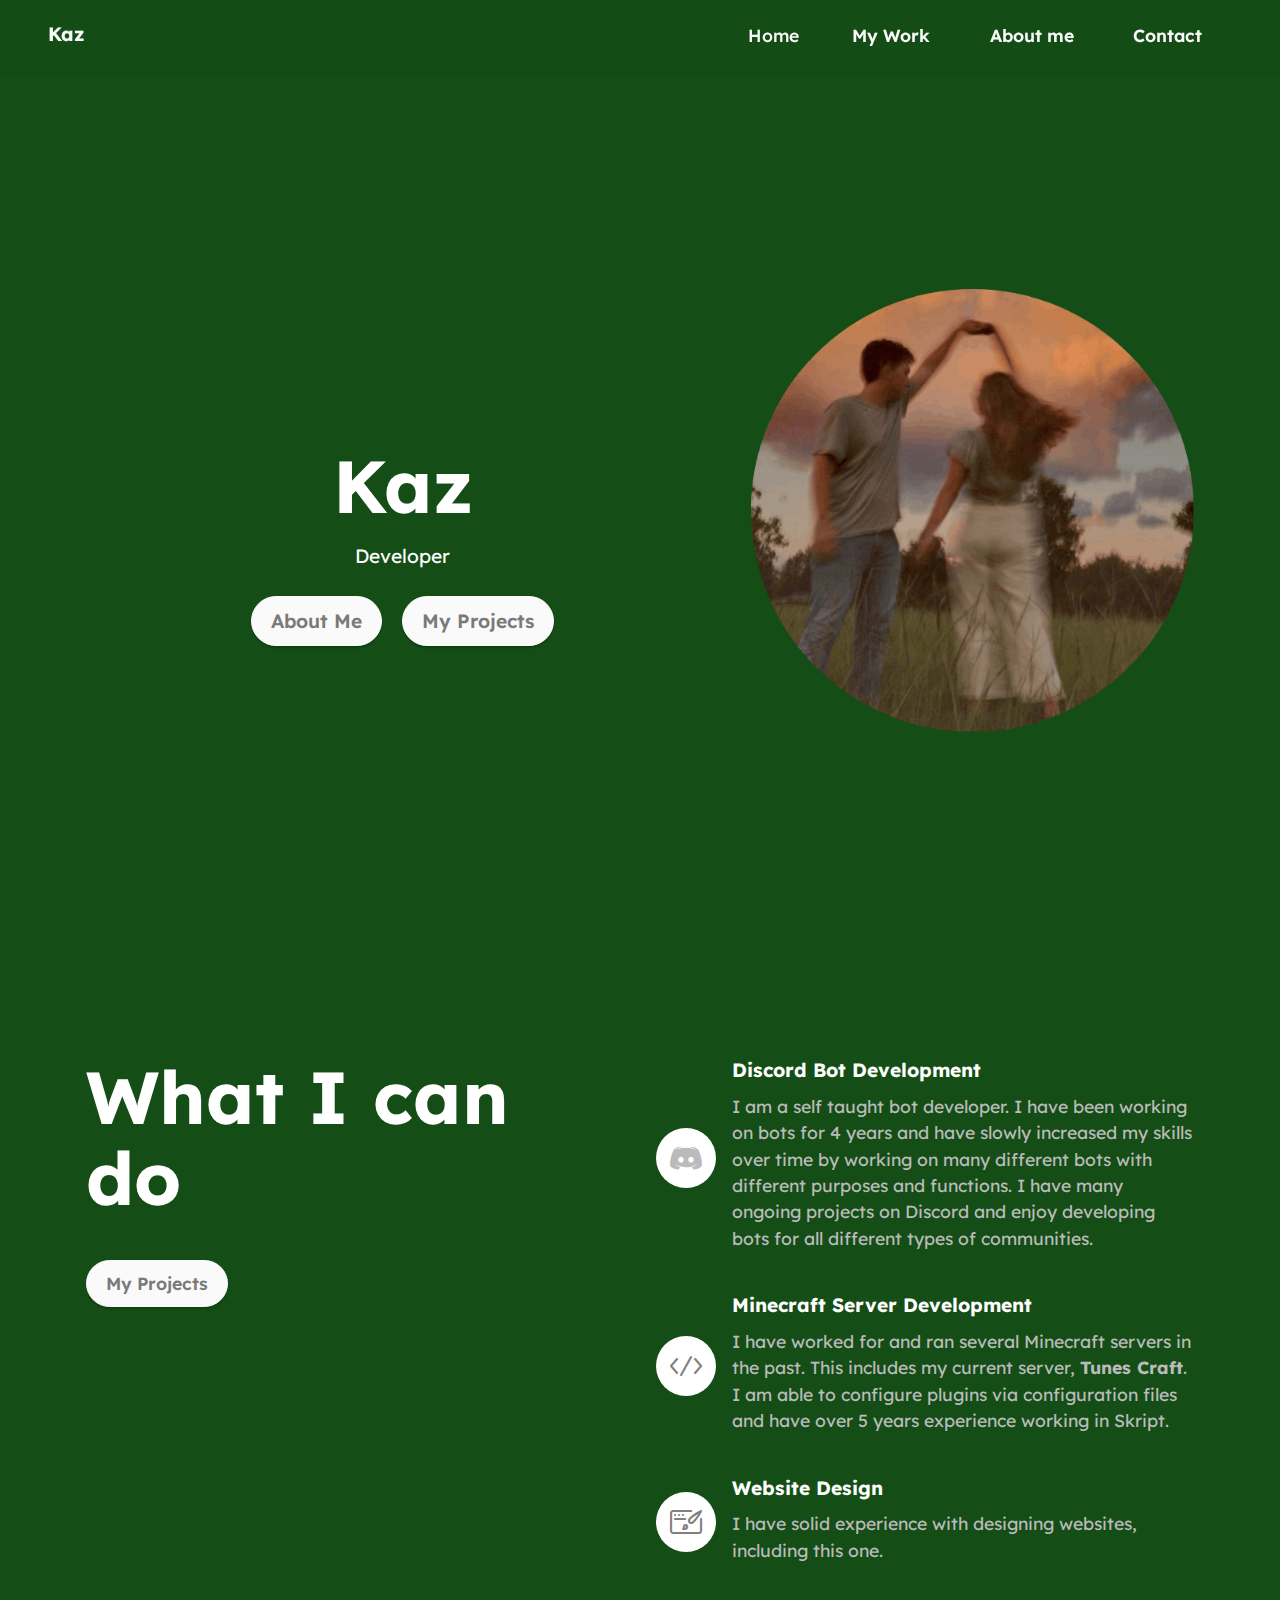
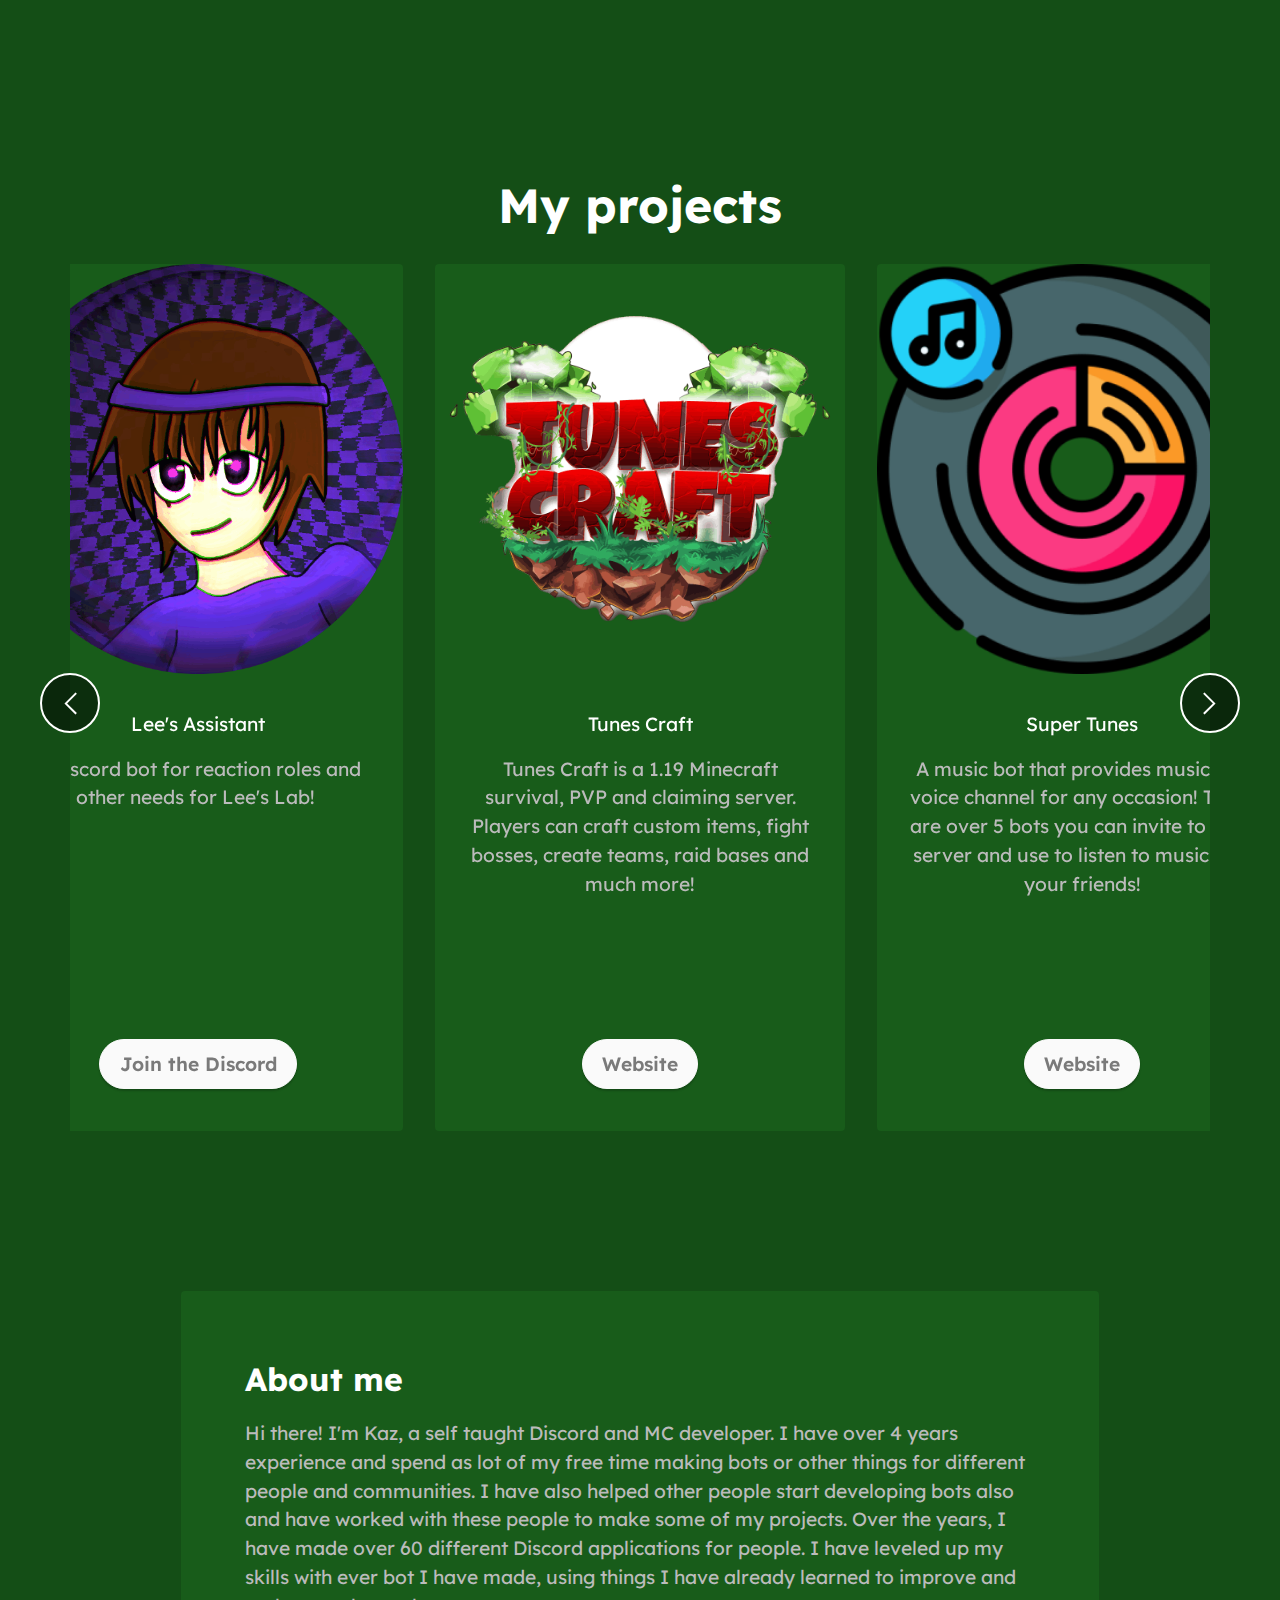
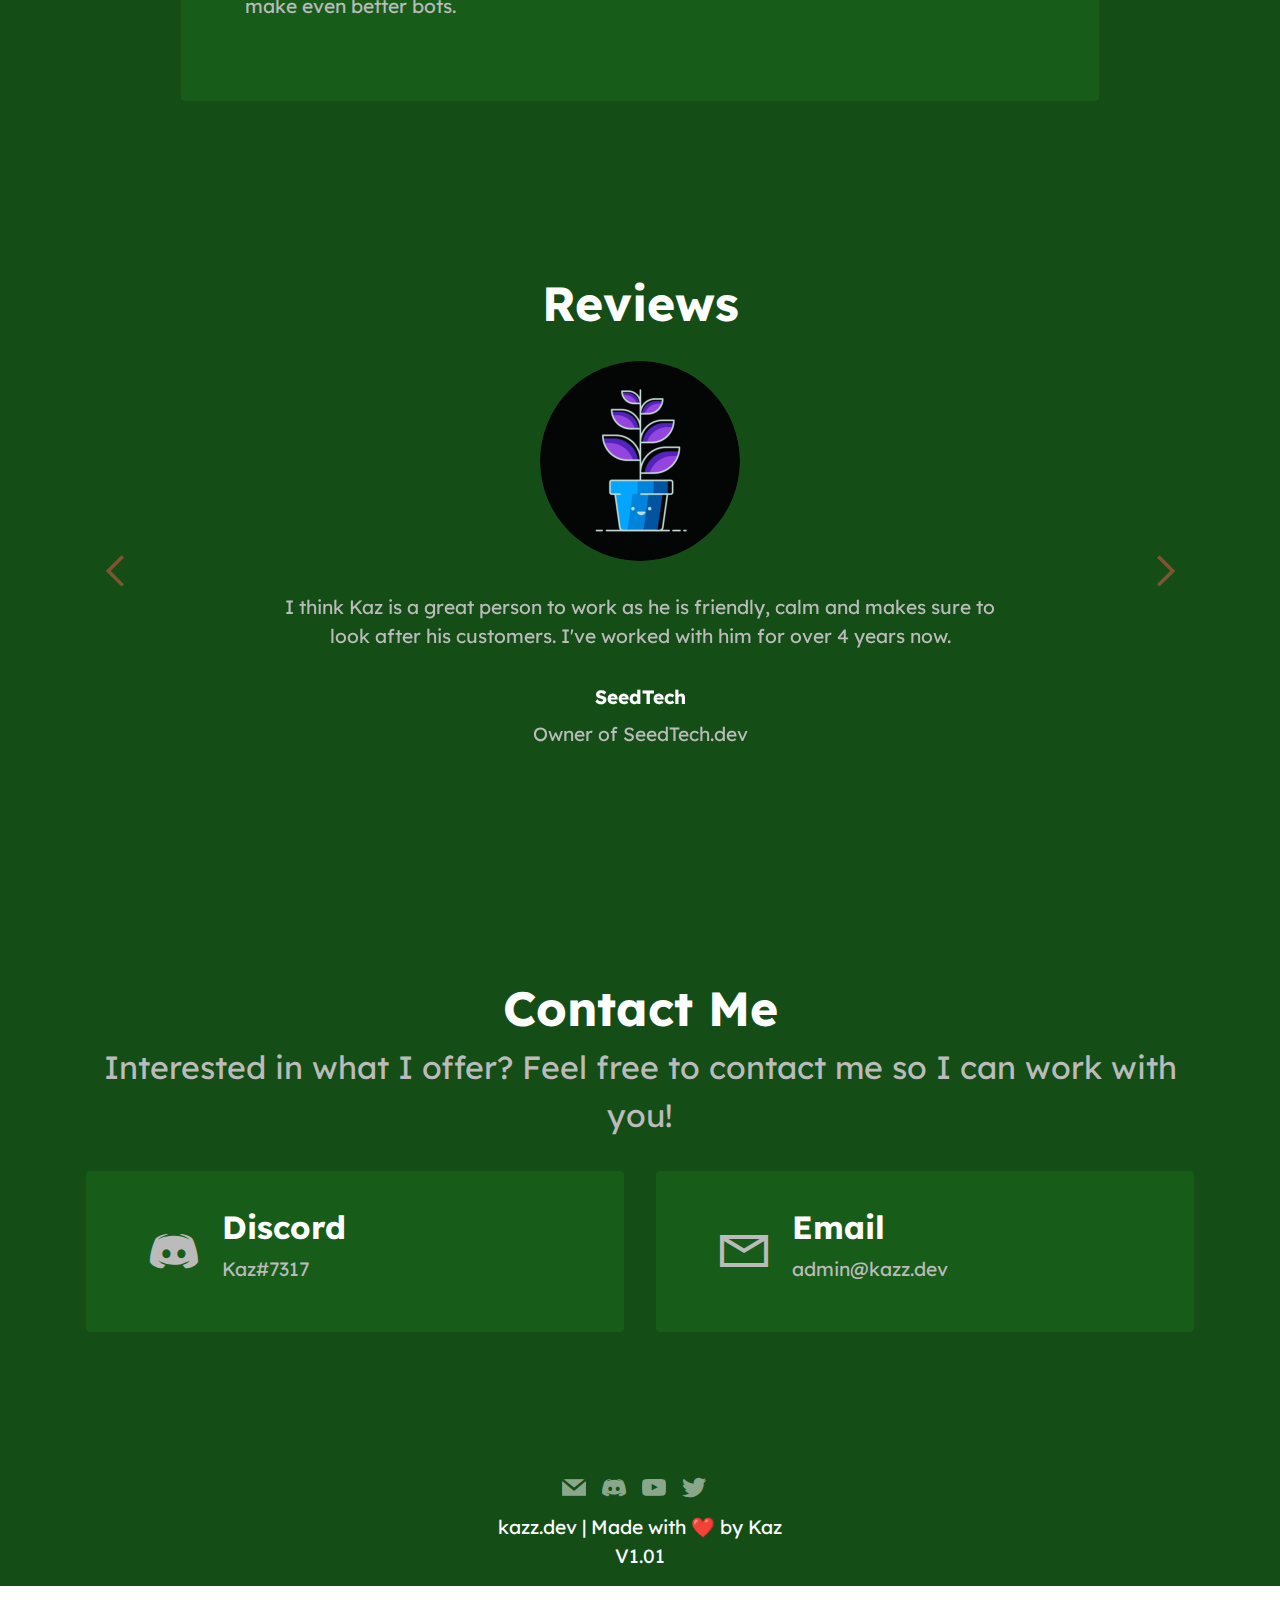
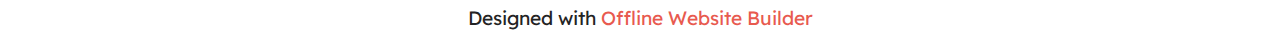
==== index.html @ d963b6e7 "1.01" ====
<!DOCTYPE html>
<html  >
<head>
  <!-- Site made with Mobirise Website Builder v5.6.11, https://mobirise.com -->
  <meta charset="UTF-8">
  <meta http-equiv="X-UA-Compatible" content="IE=edge">
  <meta name="generator" content="Mobirise v5.6.11, mobirise.com">
  <meta name="twitter:card" content="summary_large_image"/>
  <meta name="twitter:image:src" content="">
  <meta property="og:image" content="">
  <meta name="twitter:title" content="Home">
  <meta name="viewport" content="width=device-width, initial-scale=1, minimum-scale=1">
  <link rel="shortcut icon" href="assets/images/kazlogo.png" type="image/x-icon">
  <meta name="description" content="">
  
  
  <title>Home</title>
  <link rel="stylesheet" href="assets/web/assets/mobirise-icons2/mobirise2.css">
  <link rel="stylesheet" href="assets/web/assets/mobirise-icons-bold/mobirise-icons-bold.css">
  <link rel="stylesheet" href="assets/bootstrap/css/bootstrap.min.css">
  <link rel="stylesheet" href="assets/bootstrap/css/bootstrap-grid.min.css">
  <link rel="stylesheet" href="assets/bootstrap/css/bootstrap-reboot.min.css">
  <link rel="stylesheet" href="assets/dropdown/css/style.css">
  <link rel="stylesheet" href="assets/socicon/css/styles.css">
  <link rel="stylesheet" href="assets/theme/css/style.css">
  <link rel="preload" href="https://fonts.googleapis.com/css?family=Lexend:100,200,300,400,500,600,700,800,900&display=swap" as="style" onload="this.onload=null;this.rel='stylesheet'">
  <noscript><link rel="stylesheet" href="https://fonts.googleapis.com/css?family=Lexend:100,200,300,400,500,600,700,800,900&display=swap"></noscript>
  <link rel="preload" as="style" href="assets/mobirise/css/mbr-additional.css"><link rel="stylesheet" href="assets/mobirise/css/mbr-additional.css" type="text/css">
  
  
  
  
</head>
<body>
  
  <section data-bs-version="5.1" class="menu menu2 cid-sFF0ciwnEL" once="menu" id="menu2-0">
    
    <nav class="navbar navbar-dropdown navbar-fixed-top navbar-expand-lg">
        <div class="container-fluid">
            <div class="navbar-brand">
                
                <span class="navbar-caption-wrap"><a class="navbar-caption text-white display-7" href="https://mobiri.se">Kaz</a></span>
            </div>
            <button class="navbar-toggler" type="button" data-toggle="collapse" data-bs-toggle="collapse" data-target="#navbarSupportedContent" data-bs-target="#navbarSupportedContent" aria-controls="navbarNavAltMarkup" aria-expanded="false" aria-label="Toggle navigation">
                <div class="hamburger">
                    <span></span>
                    <span></span>
                    <span></span>
                    <span></span>
                </div>
            </button>
            <div class="collapse navbar-collapse" id="navbarSupportedContent">
                <ul class="navbar-nav nav-dropdown" data-app-modern-menu="true"><li class="nav-item"><a class="nav-link link text-white text-primary display-4" href="index.html">Home</a></li></ul>
                
                <div class="navbar-buttons mbr-section-btn"><a class="btn btn-white-outline display-4" href="index.html#slider6-2">My Work</a> <a class="btn btn-white-outline display-4" href="index.html#content15-3">About me</a>  <a class="btn btn-white-outline display-4" href="index.html#contacts2-8">Contact</a></div>
            </div>
        </div>
    </nav>
</section>

<section data-bs-version="5.1" class="header11 cid-sFF0SGinka mbr-fullscreen" id="header11-1">

    

    

    <div class="container">
        <div class="row justify-content-center">
            <div class="col-12 col-md-5 image-wrapper">
                <img class="w-100" src="assets/images/24976f64c201584b911d17c377abae16-modified-563x563.png" alt="">
            </div>
            <div class="col-12 col-md">
                <div class="text-wrapper text-center">
                    <h1 class="mbr-section-title mbr-fonts-style mb-3 display-1">
                        <strong>
</strong><div><strong><br></strong></div><div><strong>Kaz</strong></div></h1>
                    <p class="mbr-text mbr-fonts-style display-7">Developer</p>
                    <div class="mbr-section-btn mt-3"><a class="btn btn-white display-7" href="index.html#content15-3">About Me</a>  <a class="btn btn-white display-7" href="index.html#slider6-2">My Projects<br></a></div>
                </div>
            </div>
        </div>
    </div>
</section>

<section data-bs-version="5.1" class="features12 cid-sFF3eJNZDT" id="features13-2">

    
    
    <div class="container">
        <div class="row justify-content-center">
            <div class="col-12 col-lg-6">
                <div class="card-wrapper">
                    <div class="card-box align-left">
                        <h4 class="card-title mbr-fonts-style mb-4 display-1"><strong>What I can do</strong></h4>
                        
                        <div class="mbr-section-btn"><a class="btn btn-white display-4" href="index.html#slider6-2">My Projects</a></div>
                    </div>
                </div>
            </div>
            <div class="col-12 col-lg-6">
                <div class="item mbr-flex">
                    <div class="icon-box">
                        <span class="mbr-iconfont socicon-discord socicon" style="color: rgb(187, 187, 187); fill: rgb(187, 187, 187);"></span>
                    </div>
                    <div class="text-box">
                        <h4 class="icon-title mbr-black mbr-fonts-style display-7"><strong>Discord B</strong><strong>ot Development</strong></h4>
                        <h5 class="icon-text mbr-black mbr-fonts-style display-4">I am a self taught bot developer. I have been working on bots for 4 years and have slowly increased my skills over time by working on many different bots with different purposes and functions. I have many ongoing projects on Discord and enjoy developing bots for all different types of communities.</h5>
                    </div>
                </div>
                <div class="item mbr-flex">
                    <div class="icon-box">
                        <span class="mbr-iconfont mbrib-code"></span>
                    </div>
                    <div class="text-box">
                        <h4 class="icon-title mbr-black mbr-fonts-style display-7">
                            <strong>Minecraft Server Development</strong></h4>
                        <h5 class="icon-text mbr-black mbr-fonts-style display-4">I have worked for and ran several Minecraft servers in the past. This includes my current server, <a href="https://tunescraft.net" class="text-secondary" target="_blank"><strong>Tunes Craft</strong></a>. I am able to configure plugins via configuration files and have over 5 years experience working in Skript.&nbsp;&nbsp;</h5>
                    </div>
                </div>
                <div class="item mbr-flex">
                    <div class="icon-box">
                        <span class="mbr-iconfont mbrib-website-theme"></span>
                    </div>
                    <div class="text-box">
                        <h4 class="icon-title mbr-black mbr-fonts-style display-7"><strong>Website Design</strong></h4>
                        <h5 class="icon-text mbr-black mbr-fonts-style display-4">I have solid experience with designing websites, including this one.&nbsp;</h5>
                    </div>
                </div>
            </div>
        </div>
    </div>
</section>

<section data-bs-version="5.1" class="slider6 mbr-embla cid-tnAmPPpRMD" id="slider6-2">
    
    
    <div class="position-relative">
        <div class="mbr-section-head">
            <h4 class="mbr-section-title mbr-fonts-style align-center mb-0 display-2"><strong>My projects</strong></h4>
            
        </div>
        <div class="embla mt-4" data-skip-snaps="true" data-align="center" data-contain-scroll="trimSnaps" data-loop="true" data-auto-play="true" data-auto-play-interval="7" data-draggable="true">
            <div class="embla__viewport container">
                <div class="embla__container">
                    
                    
                    
                    <div class="embla__slide slider-image item active" style="margin-left: 1rem; margin-right: 1rem;">
                        <div class="slide-content">
                            <div class="item-wrapper">
                                <div class="item-img">
                                    <img src="assets/images/tcl4096x4096-512x512.png" alt="Mobirise Website Builder" title="" data-slide-to="0" data-bs-slide-to="0">
                                </div>
                            </div>
                            <div class="item-content">
                                
                                <h6 class="item-subtitle mbr-fonts-style mt-1 display-7">Tunes Craft</h6>
                                <p class="mbr-text mbr-fonts-style mt-3 display-7">Tunes Craft is a 1.19 Minecraft survival, PVP and claiming server. Players can craft custom items, fight bosses, create teams, raid bases and much more!</p>
                            </div>
                            <div class="mbr-section-btn item-footer mt-2"><a href="https://tunescraft.net" class="btn item-btn btn-white display-7" target="_blank">Website</a></div>
                        </div>
                    </div><div class="embla__slide slider-image item active" style="margin-left: 1rem; margin-right: 1rem;">
                        <div class="slide-content">
                            <div class="item-wrapper">
                                <div class="item-img">
                                    <img src="assets/images/turntable2-355x355.png" alt="Mobirise Website Builder" title="" data-slide-to="1" data-bs-slide-to="1">
                                </div>
                            </div>
                            <div class="item-content">
                                
                                <h6 class="item-subtitle mbr-fonts-style mt-1 display-7">Super Tunes</h6>
                                <p class="mbr-text mbr-fonts-style mt-3 display-7">A music bot that provides music in a voice channel for any occasion! There are over 5 bots you can invite to your server and use to listen to music with your friends!</p>
                            </div>
                            <div class="mbr-section-btn item-footer mt-2"><a href="https://supertunes.xyz" class="btn item-btn btn-white display-7" target="_blank">Website</a></div>
                        </div>
                    </div><div class="embla__slide slider-image item active" style="margin-left: 1rem; margin-right: 1rem;">
                        <div class="slide-content">
                            <div class="item-wrapper">
                                <div class="item-img">
                                    <img src="assets/images/54e5d07b756a2cbf090af861aadeef30-256x256.png" alt="Mobirise Website Builder" title="" data-slide-to="2" data-bs-slide-to="2">
                                </div>
                            </div>
                            <div class="item-content">
                                
                                <h6 class="item-subtitle mbr-fonts-style mt-1 display-7">Westside bot</h6>
                                <p class="mbr-text mbr-fonts-style mt-3 display-7">The Westside Bot is a utility bot for the Westside Discord server. Westside is a Roschool community with over 400 members.</p>
                            </div>
                            <div class="mbr-section-btn item-footer mt-2"><a href="http://discord.gg/westsideacademy" class="btn item-btn btn-white display-7" target="_blank">Join the Discord</a></div>
                        </div>
                    </div><div class="embla__slide slider-image item active" style="margin-left: 1rem; margin-right: 1rem;">
                        <div class="slide-content">
                            <div class="item-wrapper">
                                <div class="item-img">
                                    <img src="assets/images/royalmc-logo-256x256.png" alt="Mobirise Website Builder" title="" data-slide-to="3" data-bs-slide-to="3">
                                </div>
                            </div>
                            <div class="item-content">
                                
                                <h6 class="item-subtitle mbr-fonts-style mt-1 display-7">RoyalMC</h6>
                                <p class="mbr-text mbr-fonts-style mt-3 display-7">RoyalMC is a 1.19.2 Minecraft: Java Edition Server with a medieval theme. RoyalMC currently have one game, a custom mode focused on resource collection and exploration. Our overall goal is to have a fun game for anyone to understand &amp; enjoy while keeping it a safe environment.</p>
                            </div>
                            <div class="mbr-section-btn item-footer mt-2"><a href="https://info.royalmc.net/" class="btn item-btn btn-white display-7" target="_blank">Website</a></div>
                        </div>
                    </div><div class="embla__slide slider-image item active" style="margin-left: 1rem; margin-right: 1rem;">
                        <div class="slide-content">
                            <div class="item-wrapper">
                                <div class="item-img">
                                    <img src="assets/images/512-x-512-lgfm-256x256.png" alt="Mobirise Website Builder" title="" data-slide-to="4" data-bs-slide-to="4">
                                </div>
                            </div>
                            <div class="item-content">
                                
                                <h6 class="item-subtitle mbr-fonts-style mt-1 display-7">LeagueFM Bot</h6>
                                <p class="mbr-text mbr-fonts-style mt-3 display-7">The League FM Discord Bot allows users to listen to the online radio station, League FM.</p>
                            </div>
                            <div class="mbr-section-btn item-footer mt-2"><a href="https://discord.com/oauth2/authorize?client_id=953721203690991667&permissions=431748382016&scope=bot%20applications.commands" class="btn item-btn btn-white display-7" target="_blank">Invite the bot</a></div>
                        </div>
                    </div><div class="embla__slide slider-image item active" style="margin-left: 1rem; margin-right: 1rem;">
                        <div class="slide-content">
                            <div class="item-wrapper">
                                <div class="item-img">
                                    <img src="assets/images/a-206c1e11bd961a861ef6fbb73e7b5c5f.gif" alt="Mobirise Website Builder" title="" data-slide-to="5" data-bs-slide-to="5">
                                </div>
                            </div>
                            <div class="item-content">
                                
                                <h6 class="item-subtitle mbr-fonts-style mt-1 display-7">Lee's Assistant</h6>
                                <p class="mbr-text mbr-fonts-style mt-3 display-7">A discord bot for reaction roles and other needs for Lee's Lab!&nbsp;</p>
                            </div>
                            <div class="mbr-section-btn item-footer mt-2"><a href="https://discord.gg/NUkB9dqFEC" class="btn item-btn btn-white display-7" target="_blank">Join the Discord</a></div>
                        </div>
                    </div>
                </div>
            </div>
            <button class="embla__button embla__button--prev">
                <span class="mobi-mbri mobi-mbri-arrow-prev mbr-iconfont" aria-hidden="true"></span>
                <span class="sr-only visually-hidden visually-hidden">Previous</span>
            </button>
            <button class="embla__button embla__button--next">
                <span class="mobi-mbri mobi-mbri-arrow-next mbr-iconfont" aria-hidden="true"></span>
                <span class="sr-only visually-hidden visually-hidden">Next</span>
            </button>
        </div>
    </div>
</section>

<section data-bs-version="5.1" class="content15 cid-tnAoRcAMou" id="content15-3">

    

    
    
    <div class="container">
        <div class="row justify-content-center">
            <div class="card col-md-12 col-lg-10">
                <div class="card-wrapper">
                    <div class="card-box align-left">
                        <h4 class="card-title mbr-fonts-style mbr-white mb-3 display-5">
                            <strong>About me</strong></h4>
                        <p class="mbr-text mbr-fonts-style display-7">Hi there! I'm Kaz, a self taught Discord and MC developer. I have over 4 years experience and spend as lot of my free time making bots or other things for different people and communities. I have also helped other people start developing bots also and have worked with these people to make some of my projects. Over the years, I have made over 60 different Discord applications for people. I have leveled up my skills with ever bot I have made, using things I have already learned to improve and make even better bots.&nbsp;</p>
                        
                    </div>
                </div>
            </div>
        </div>
    </div>
</section>

<section data-bs-version="5.1" class="testimonails3 carousel slide testimonials-slider cid-sFF3oey64R" data-interval="false" data-bs-interval="false" id="testimonials3-5">

    

    

    <div class="text-center container">
        <h3 class="mb-4 mbr-fonts-style display-2">
            <strong>Reviews</strong></h3>

        <div class="carousel slide" role="listbox" data-pause="true" data-keyboard="false" data-ride="carousel" data-bs-ride="carousel" data-interval="7000" data-bs-interval="7000">
            <div class="carousel-inner">
                
                
            <div class="carousel-item">
                    <div class="user col-md-8">
                        <div class="user_image">
                            <img src="assets/images/a-feca75bfb55ede3cfc1e152e5dac5b9e-modified-400x400.png" alt="">
                        </div>
                        <div class="user_text mb-4">
                            <p class="mbr-fonts-style display-7">I think Kaz is a great person to work as he is friendly, calm and makes sure to look after his customers. I've worked with him for over 4 years now.<br></p>
                        </div>
                        <div class="user_name mbr-fonts-style mb-2 display-7">
                            <strong>SeedTech</strong></div>
                        <div class="user_desk mbr-fonts-style display-7">Owner of SeedTech.dev<br><br><br></div>
                    </div>
                </div><div class="carousel-item">
                    <div class="user col-md-8">
                        <div class="user_image">
                            <img src="assets/images/fbf78d191c6771d2ff1249b5a29c1334-modified-400x400.png" alt="">
                        </div>
                        <div class="user_text mb-4">
                            <p class="mbr-fonts-style display-7">
                                I think the bot is good in some aspects, like for applications and webhooks, etc. It helps Senior Leaders with moderation and it does help a great lot. Amazing bot all round.<br>
                            </p>
                        </div>
                        <div class="user_name mbr-fonts-style mb-2 display-7"><strong>j-</strong></div>
                        <div class="user_desk mbr-fonts-style display-7">Senior Leadership of Westside<br><br><br></div>
                    </div>
                </div><div class="carousel-item">
                    <div class="user col-md-8">
                        <div class="user_image">
                            <img src="assets/images/a-206c1e11bd961a861ef6fbb73e7b5c5f.gif" alt="">
                        </div>
                        <div class="user_text mb-4">
                            <p class="mbr-fonts-style display-7">
                                I've known Kaz for over 2 years and even from the day we met he's always been great at what he does. Kaz is not only hard working and passionate, but is extremely friendly and personable. I have had a few bots made, with my most recent one be for my services Discord and it works flawlessly. I'd recommend any of Kaz's services wholeheartedly.
                            </p>
                        </div>
                        <div class="user_name mbr-fonts-style mb-2 display-7">
                            <strong>Obviouslee</strong>
                        </div>
                        <div class="user_desk mbr-fonts-style display-7">Founder of RoyalMC</div>
                    </div>
                </div><div class="carousel-item">
                    <div class="user col-md-8">
                        <div class="user_image">
                            <img src="assets/images/1f071e28f90c83ce192761e9b1231cbacd00dd0e-modified-400x400.png" alt="">
                        </div>
                        <div class="user_text mb-4">
                            <p class="mbr-fonts-style display-7">
                                I have been a customer of Kaz's for a long time in which he has helped my own discord server for my own community thrive thanks to a bot made for me, which I'll be be forever grateful for.<br><br>
                            </p>
                        </div>
                        <div class="user_name mbr-fonts-style mb-2 display-7">
                            <strong>Loge</strong></div>
                        <div class="user_desk mbr-fonts-style display-7">CD of Tunes Craft</div>
                    </div>
                </div></div>

            <div class="carousel-controls">
                <a class="carousel-control-prev" role="button" data-slide="prev" data-bs-slide="prev">
                    <span aria-hidden="true" class="mobi-mbri mobi-mbri-arrow-prev mbr-iconfont"></span>
                    <span class="sr-only visually-hidden">Previous</span>
                </a>

                <a class="carousel-control-next" role="button" data-slide="next" data-bs-slide="next">
                    <span aria-hidden="true" class="mobi-mbri mobi-mbri-arrow-next mbr-iconfont"></span>
                    <span class="sr-only visually-hidden">Next</span>
                </a>
            </div>
        </div>
    </div>
</section>

<section data-bs-version="5.1" class="contacts2 cid-sFF3B84VW8" id="contacts2-8">
    <!---->
    
    
    <div class="container">
        <div class="mbr-section-head">
            <h3 class="mbr-section-title mbr-fonts-style align-center mb-0 display-2"><strong>Contact Me</strong></h3>
            <h4 class="mbr-section-subtitle mbr-fonts-style align-center mb-0 mt-2 display-5">
                Interested in what I offer? Feel free to contact me so I can work with you!</h4>
        </div>
        <div class="row justify-content-center mt-4">
            <div class="card col-12 col-md-6">
                <div class="card-wrapper">
                    <div class="image-wrapper">
                        <span class="mbr-iconfont socicon-discord socicon" style="color: rgb(187, 187, 187); fill: rgb(187, 187, 187);"></span>
                    </div>
                    <div class="text-wrapper">
                        <h6 class="card-title mbr-fonts-style mb-1 display-5"><strong>Discord</strong></h6>
                        <p class="mbr-text mbr-fonts-style display-7">Kaz#7317</p>
                    </div>
                </div>
            </div>
            <div class="card col-12 col-md-6">
                <div class="card-wrapper">
                    <div class="image-wrapper">
                        <span class="mbr-iconfont mobi-mbri-letter mobi-mbri" style="color: rgb(187, 187, 187); fill: rgb(187, 187, 187);"></span>
                    </div>
                    <div class="text-wrapper">
                        <h6 class="card-title mbr-fonts-style mb-1 display-5">
                            <strong>Email</strong>
                        </h6>
                        <p class="mbr-text mbr-fonts-style display-7"><a href="mailto:admin@kazz.dev" class="text-secondary">admin@kazz.dev</a></p>
                    </div>
                </div>
            </div>
            
            
        </div>
    </div>
</section>

<section data-bs-version="5.1" class="footer3 cid-tnADMperQ9" once="footers" id="footer3-4">

    

    

    <div class="container-fluid">
        <div class="media-container-row align-center mbr-white">
            
            <div class="row social-row">
                <div class="social-list align-right pb-2">
                    
                    
                    
                    
                    
                    
                <div class="soc-item">
                        <a href="mailto:admin@kazz.dev">
                            <span class="mbr-iconfont mbr-iconfont-social socicon-mail socicon"></span>
                        </a>
                    </div><div class="soc-item">
                        <a href="https://discord.com/users/605517099967971348" target="_blank">
                            <span class="mbr-iconfont mbr-iconfont-social socicon-discord socicon"></span>
                        </a>
                    </div><div class="soc-item">
                        <a href="https://youtube.com/kaz" target="_blank">
                            <span class="mbr-iconfont mbr-iconfont-social socicon-youtube socicon"></span>
                        </a>
                    </div><div class="soc-item">
                        <a href="https://twitter.com/eazoof" target="_blank">
                            <span class="mbr-iconfont mbr-iconfont-social socicon-twitter socicon"></span>
                        </a>
                    </div></div>
            </div>
            <div class="row row-copirayt">
                <p class="mbr-text mb-0 mbr-fonts-style mbr-white align-center display-7">kazz.dev | Made with&nbsp;❤️ by Kaz<br>V1.01</p>
            </div>
        </div>
    </div>
</section><section class="display-7" style="padding: 0;align-items: center;justify-content: center;flex-wrap: wrap;    align-content: center;display: flex;position: relative;height: 4rem;"><a href="https://mobiri.se/2313194" style="flex: 1 1;height: 4rem;position: absolute;width: 100%;z-index: 1;"><img alt="" style="height: 4rem;" src="[data-uri]"></a><p style="margin: 0;text-align: center;" class="display-7">Designed with &#8204;</p><a style="z-index:1" href="https://mobirise.com/offline-website-builder.html">Offline Website Builder</a></section><script src="assets/bootstrap/js/bootstrap.bundle.min.js"></script>  <script src="assets/smoothscroll/smooth-scroll.js"></script>  <script src="assets/ytplayer/index.js"></script>  <script src="assets/dropdown/js/navbar-dropdown.js"></script>  <script src="assets/embla/embla.min.js"></script>  <script src="assets/embla/script.js"></script>  <script src="assets/theme/js/script.js"></script>  
  
  
</body>
</html>
---- assets/web/assets/mobirise-icons2/mobirise2.css ----
@font-face {
  font-family: 'Moririse2';
  font-display: swap;
  src:  url('mobirise2.eot?f2bix4');
  src:  url('mobirise2.eot?f2bix4#iefix') format('embedded-opentype'),
    url('mobirise2.ttf?f2bix4') format('truetype'),
    url('mobirise2.woff?f2bix4') format('woff'),
    url('mobirise2.svg?f2bix4#mobirise2') format('svg');
  font-weight: normal;
  font-style: normal;
}

[class^="mobi-"], [class*=" mobi-"] {
  /* use !important to prevent issues with browser extensions that change fonts */
  font-family: 'Moririse2' !important;
  speak: none;
  font-style: normal;
  font-weight: normal;
  font-variant: normal;
  text-transform: none;
  line-height: 1;

  /* Better Font Rendering =========== */
  -webkit-font-smoothing: antialiased;
  -moz-osx-font-smoothing: grayscale;
}

.mobi-mbri-add-submenu:before {
  content: "\e900";
}
.mobi-mbri-alert:before {
  content: "\e901";
}
.mobi-mbri-align-center:before {
  content: "\e902";
}
.mobi-mbri-align-justify:before {
  content: "\e903";
}
.mobi-mbri-align-left:before {
  content: "\e904";
}
.mobi-mbri-align-right:before {
  content: "\e905";
}
.mobi-mbri-android:before {
  content: "\e906";
}
.mobi-mbri-apple:before {
  content: "\e907";
}
.mobi-mbri-arrow-down:before {
  content: "\e908";
}
.mobi-mbri-arrow-next:before {
  content: "\e909";
}
.mobi-mbri-arrow-prev:before {
  content: "\e90a";
}
.mobi-mbri-arrow-up:before {
  content: "\e90b";
}
.mobi-mbri-bold:before {
  content: "\e90c";
}
.mobi-mbri-bookmark:before {
  content: "\e90d";
}
.mobi-mbri-bootstrap:before {
  content: "\e90e";
}
.mobi-mbri-briefcase:before {
  content: "\e90f";
}
.mobi-mbri-browse:before {
  content: "\e910";
}
.mobi-mbri-bulleted-list:before {
  content: "\e911";
}
.mobi-mbri-calendar:before {
  content: "\e912";
}
.mobi-mbri-camera:before {
  content: "\e913";
}
.mobi-mbri-cart-add:before {
  content: "\e914";
}
.mobi-mbri-cart-full:before {
  content: "\e915";
}
.mobi-mbri-cash:before {
  content: "\e916";
}
.mobi-mbri-change-style:before {
  content: "\e917";
}
.mobi-mbri-chat:before {
  content: "\e918";
}
.mobi-mbri-clock:before {
  content: "\e919";
}
.mobi-mbri-close:before {
  content: "\e91a";
}
.mobi-mbri-cloud:before {
  content: "\e91b";
}
.mobi-mbri-code:before {
  content: "\e91c";
}
.mobi-mbri-contact-form:before {
  content: "\e91d";
}
.mobi-mbri-credit-card:before {
  content: "\e91e";
}
.mobi-mbri-cursor-click:before {
  content: "\e91f";
}
.mobi-mbri-cust-feedback:before {
  content: "\e920";
}
.mobi-mbri-database:before {
  content: "\e921";
}
.mobi-mbri-delivery:before {
  content: "\e922";
}
.mobi-mbri-desktop:before {
  content: "\e923";
}
.mobi-mbri-devices:before {
  content: "\e924";
}
.mobi-mbri-down:before {
  content: "\e925";
}
.mobi-mbri-download-2:before {
  content: "\e926";
}
.mobi-mbri-download:before {
  content: "\e927";
}
.mobi-mbri-drag-n-drop-2:before {
  content: "\e928";
}
.mobi-mbri-drag-n-drop:before {
  content: "\e929";
}
.mobi-mbri-edit-2:before {
  content: "\e92a";
}
.mobi-mbri-edit:before {
  content: "\e92b";
}
.mobi-mbri-error:before {
  content: "\e92c";
}
.mobi-mbri-extension:before {
  content: "\e92d";
}
.mobi-mbri-features:before {
  content: "\e92e";
}
.mobi-mbri-file:before {
  content: "\e92f";
}
.mobi-mbri-flag:before {
  content: "\e930";
}
.mobi-mbri-folder:before {
  content: "\e931";
}
.mobi-mbri-gift:before {
  content: "\e932";
}
.mobi-mbri-github:before {
  content: "\e933";
}
.mobi-mbri-globe-2:before {
  content: "\e934";
}
.mobi-mbri-globe:before {
  content: "\e935";
}
.mobi-mbri-growing-chart:before {
  content: "\e936";
}
.mobi-mbri-hearth:before {
  content: "\e937";
}
.mobi-mbri-help:before {
  content: "\e938";
}
.mobi-mbri-home:before {
  content: "\e939";
}
.mobi-mbri-hot-cup:before {
  content: "\e93a";
}
.mobi-mbri-idea:before {
  content: "\e93b";
}
.mobi-mbri-image-gallery:before {
  content: "\e93c";
}
.mobi-mbri-image-slider:before {
  content: "\e93d";
}
.mobi-mbri-info:before {
  content: "\e93e";
}
.mobi-mbri-italic:before {
  content: "\e93f";
}
.mobi-mbri-key:before {
  content: "\e940";
}
.mobi-mbri-laptop:before {
  content: "\e941";
}
.mobi-mbri-layers:before {
  content: "\e942";
}
.mobi-mbri-left-right:before {
  content: "\e943";
}
.mobi-mbri-left:before {
  content: "\e944";
}
.mobi-mbri-letter:before {
  content: "\e945";
}
.mobi-mbri-like:before {
  content: "\e946";
}
.mobi-mbri-link:before {
  content: "\e947";
}
.mobi-mbri-lock:before {
  content: "\e948";
}
.mobi-mbri-login:before {
  content: "\e949";
}
.mobi-mbri-logout:before {
  content: "\e94a";
}
.mobi-mbri-magic-stick:before {
  content: "\e94b";
}
.mobi-mbri-map-pin:before {
  content: "\e94c";
}
.mobi-mbri-menu:before {
  content: "\e94d";
}
.mobi-mbri-mobile-2:before {
  content: "\e94e";
}
.mobi-mbri-mobile-horizontal:before {
  content: "\e94f";
}
.mobi-mbri-mobile:before {
  content: "\e950";
}
.mobi-mbri-mobirise:before {
  content: "\e951";
}
.mobi-mbri-more-horizontal:before {
  content: "\e952";
}
.mobi-mbri-more-vertical:before {
  content: "\e953";
}
.mobi-mbri-music:before {
  content: "\e954";
}
.mobi-mbri-new-file:before {
  content: "\e955";
}
.mobi-mbri-numbered-list:before {
  content: "\e956";
}
.mobi-mbri-opened-folder:before {
  content: "\e957";
}
.mobi-mbri-pages:before {
  content: "\e958";
}
.mobi-mbri-paper-plane:before {
  content: "\e959";
}
.mobi-mbri-paperclip:before {
  content: "\e95a";
}
.mobi-mbri-phone:before {
  content: "\e95b";
}
.mobi-mbri-photo:before {
  content: "\e95c";
}
.mobi-mbri-photos:before {
  content: "\e95d";
}
.mobi-mbri-pin:before {
  content: "\e95e";
}
.mobi-mbri-play:before {
  content: "\e95f";
}
.mobi-mbri-plus:before {
  content: "\e960";
}
.mobi-mbri-preview:before {
  content: "\e961";
}
.mobi-mbri-print:before {
  content: "\e962";
}
.mobi-mbri-protect:before {
  content: "\e963";
}
.mobi-mbri-question:before {
  content: "\e964";
}
.mobi-mbri-quote-left:before {
  content: "\e965";
}
.mobi-mbri-quote-right:before {
  content: "\e966";
}
.mobi-mbri-redo:before {
  content: "\e967";
}
.mobi-mbri-refresh:before {
  content: "\e968";
}
.mobi-mbri-responsive-2:before {
  content: "\e969";
}
.mobi-mbri-responsive:before {
  content: "\e96a";
}
.mobi-mbri-right:before {
  content: "\e96b";
}
.mobi-mbri-rocket:before {
  content: "\e96c";
}
.mobi-mbri-sad-face:before {
  content: "\e96d";
}
.mobi-mbri-sale:before {
  content: "\e96e";
}
.mobi-mbri-save:before {
  content: "\e96f";
}
.mobi-mbri-search:before {
  content: "\e970";
}
.mobi-mbri-setting-2:before {
  content: "\e971";
}
.mobi-mbri-setting-3:before {
  content: "\e972";
}
.mobi-mbri-setting:before {
  content: "\e973";
}
.mobi-mbri-share:before {
  content: "\e974";
}
.mobi-mbri-shopping-bag:before {
  content: "\e975";
}
.mobi-mbri-shopping-basket:before {
  content: "\e976";
}
.mobi-mbri-shopping-cart:before {
  content: "\e977";
}
.mobi-mbri-sites:before {
  content: "\e978";
}
.mobi-mbri-smile-face:before {
  content: "\e979";
}
.mobi-mbri-speed:before {
  content: "\e97a";
}
.mobi-mbri-star:before {
  content: "\e97b";
}
.mobi-mbri-success:before {
  content: "\e97c";
}
.mobi-mbri-sun:before {
  content: "\e97d";
}
.mobi-mbri-sun2:before {
  content: "\e97e";
}
.mobi-mbri-tablet-vertical:before {
  content: "\e97f";
}
.mobi-mbri-tablet:before {
  content: "\e980";
}
.mobi-mbri-target:before {
  content: "\e981";
}
.mobi-mbri-timer:before {
  content: "\e982";
}
.mobi-mbri-to-ftp:before {
  content: "\e983";
}
.mobi-mbri-to-local-drive:before {
  content: "\e984";
}
.mobi-mbri-touch-swipe:before {
  content: "\e985";
}
.mobi-mbri-touch:before {
  content: "\e986";
}
.mobi-mbri-trash:before {
  content: "\e987";
}
.mobi-mbri-underline:before {
  content: "\e988";
}
.mobi-mbri-undo:before {
  content: "\e989";
}
.mobi-mbri-unlink:before {
  content: "\e98a";
}
.mobi-mbri-unlock:before {
  content: "\e98b";
}
.mobi-mbri-up-down:before {
  content: "\e98c";
}
.mobi-mbri-up:before {
  content: "\e98d";
}
.mobi-mbri-update:before {
  content: "\e98e";
}
.mobi-mbri-upload-2:before {
  content: "\e98f";
}
.mobi-mbri-upload:before {
  content: "\e990";
}
.mobi-mbri-user-2:before {
  content: "\e991";
}
.mobi-mbri-user:before {
  content: "\e992";
}
.mobi-mbri-users:before {
  content: "\e993";
}
.mobi-mbri-video-play:before {
  content: "\e994";
}
.mobi-mbri-video:before {
  content: "\e995";
}
.mobi-mbri-watch:before {
  content: "\e996";
}
.mobi-mbri-website-theme-2:before {
  content: "\e997";
}
.mobi-mbri-website-theme:before {
  content: "\e998";
}
.mobi-mbri-wifi:before {
  content: "\e999";
}
.mobi-mbri-windows:before {
  content: "\e99a";
}
.mobi-mbri-zoom-in:before {
  content: "\e99b";
}
.mobi-mbri-zoom-out:before {
  content: "\e99c";
}
---- assets/web/assets/mobirise-icons-bold/mobirise-icons-bold.css ----
@font-face {
  font-family: 'mobirise-icons-bold';
  font-display: swap;
  src:  url('mobirise-icons-bold.eot?m1l4yr');
  src:  url('mobirise-icons-bold.eot?m1l4yr#iefix') format('embedded-opentype'),
    url('mobirise-icons-bold.ttf?m1l4yr') format('truetype'),
    url('mobirise-icons-bold.woff?m1l4yr') format('woff'),
    url('mobirise-icons-bold.svg?m1l4yr#mobirise-icons-bold') format('svg');
  font-weight: normal;
  font-style: normal;
}

[class^="mbrib-"], [class*="mbrib-"] {
  /* use !important to prevent issues with browser extensions that change fonts */
  font-family: 'mobirise-icons-bold' !important;
  speak: none;
  font-style: normal;
  font-weight: normal;
  font-variant: normal;
  text-transform: none;
  line-height: 1;

  /* Better Font Rendering =========== */
  -webkit-font-smoothing: antialiased;
  -moz-osx-font-smoothing: grayscale;
}

.mbrib-add-submenu:before {
  content: "\e900";
}
.mbrib-alert:before {
  content: "\e901";
}
.mbrib-align-center:before {
  content: "\e902";
}
.mbrib-align-justify:before {
  content: "\e903";
}
.mbrib-align-left:before {
  content: "\e904";
}
.mbrib-align-right:before {
  content: "\e905";
}
.mbrib-android:before {
  content: "\e906";
}
.mbrib-apple:before {
  content: "\e907";
}
.mbrib-arrow-down:before {
  content: "\e908";
}
.mbrib-arrow-next:before {
  content: "\e909";
}
.mbrib-arrow-prev:before {
  content: "\e90a";
}
.mbrib-arrow-up:before {
  content: "\e90b";
}
.mbrib-bold:before {
  content: "\e90c";
}
.mbrib-bookmark:before {
  content: "\e90d";
}
.mbrib-bootstrap:before {
  content: "\e90e";
}
.mbrib-briefcase:before {
  content: "\e90f";
}
.mbrib-browse:before {
  content: "\e910";
}
.mbrib-bulleted-list:before {
  content: "\e911";
}
.mbrib-calendar:before {
  content: "\e912";
}
.mbrib-camera:before {
  content: "\e913";
}
.mbrib-cart-add:before {
  content: "\e914";
}
.mbrib-cart-full:before {
  content: "\e915";
}
.mbrib-cash:before {
  content: "\e916";
}
.mbrib-change-style:before {
  content: "\e917";
}
.mbrib-chat:before {
  content: "\e918";
}
.mbrib-clock:before {
  content: "\e919";
}
.mbrib-close:before {
  content: "\e91a";
}
.mbrib-cloud:before {
  content: "\e91b";
}
.mbrib-code:before {
  content: "\e91c";
}
.mbrib-contact-form:before {
  content: "\e91d";
}
.mbrib-credit-card:before {
  content: "\e91e";
}
.mbrib-cursor-click:before {
  content: "\e91f";
}
.mbrib-cust-feedback:before {
  content: "\e920";
}
.mbrib-database:before {
  content: "\e921";
}
.mbrib-delivery:before {
  content: "\e922";
}
.mbrib-desktop:before {
  content: "\e923";
}
.mbrib-devices:before {
  content: "\e924";
}
.mbrib-down:before {
  content: "\e925";
}
.mbrib-download:before {
  content: "\e926";
}
.mbrib-drag-n-drop:before {
  content: "\e927";
}
.mbrib-drag-n-drop2:before {
  content: "\e928";
}
.mbrib-edit:before {
  content: "\e929";
}
.mbrib-edit2:before {
  content: "\e92a";
}
.mbrib-error:before {
  content: "\e92b";
}
.mbrib-extension:before {
  content: "\e92c";
}
.mbrib-features:before {
  content: "\e92d";
}
.mbrib-file:before {
  content: "\e92e";
}
.mbrib-flag:before {
  content: "\e92f";
}
.mbrib-folder:before {
  content: "\e930";
}
.mbrib-gift:before {
  content: "\e931";
}
.mbrib-github:before {
  content: "\e932";
}
.mbrib-globe-2:before {
  content: "\e933";
}
.mbrib-globe:before {
  content: "\e934";
}
.mbrib-growing-chart:before {
  content: "\e935";
}
.mbrib-hearth:before {
  content: "\e936";
}
.mbrib-help:before {
  content: "\e937";
}
.mbrib-home:before {
  content: "\e938";
}
.mbrib-hot-cup:before {
  content: "\e939";
}
.mbrib-idea:before {
  content: "\e93a";
}
.mbrib-image-gallery:before {
  content: "\e93b";
}
.mbrib-image-slider:before {
  content: "\e93c";
}
.mbrib-info:before {
  content: "\e93d";
}
.mbrib-italic:before {
  content: "\e93e";
}
.mbrib-key:before {
  content: "\e93f";
}
.mbrib-laptop:before {
  content: "\e940";
}
.mbrib-layers:before {
  content: "\e941";
}
.mbrib-left-right:before {
  content: "\e942";
}
.mbrib-left:before {
  content: "\e943";
}
.mbrib-letter:before {
  content: "\e944";
}
.mbrib-like:before {
  content: "\e945";
}
.mbrib-link:before {
  content: "\e946";
}
.mbrib-lock:before {
  content: "\e947";
}
.mbrib-login:before {
  content: "\e948";
}
.mbrib-logout:before {
  content: "\e949";
}
.mbrib-magic-stick:before {
  content: "\e94a";
}
.mbrib-map-pin:before {
  content: "\e94b";
}
.mbrib-menu:before {
  content: "\e94c";
}
.mbrib-mobile:before {
  content: "\e94d";
}
.mbrib-mobile2:before {
  content: "\e94e";
}
.mbrib-mobirise:before {
  content: "\e94f";
}
.mbrib-more-horizontal:before {
  content: "\e950";
}
.mbrib-more-vertical:before {
  content: "\e951";
}
.mbrib-music:before {
  content: "\e952";
}
.mbrib-new-file:before {
  content: "\e953";
}
.mbrib-numbered-list:before {
  content: "\e954";
}
.mbrib-opened-folder:before {
  content: "\e955";
}
.mbrib-pages:before {
  content: "\e956";
}
.mbrib-paper-plane:before {
  content: "\e957";
}
.mbrib-paperclip:before {
  content: "\e958";
}
.mbrib-photo:before {
  content: "\e959";
}
.mbrib-photos:before {
  content: "\e95a";
}
.mbrib-pin:before {
  content: "\e95b";
}
.mbrib-play:before {
  content: "\e95c";
}
.mbrib-plus:before {
  content: "\e95d";
}
.mbrib-preview:before {
  content: "\e95e";
}
.mbrib-print:before {
  content: "\e95f";
}
.mbrib-protect:before {
  content: "\e960";
}
.mbrib-question:before {
  content: "\e961";
}
.mbrib-quote-left:before {
  content: "\e962";
}
.mbrib-quote-right:before {
  content: "\e963";
}
.mbrib-redo:before {
  content: "\e964";
}
.mbrib-refresh:before {
  content: "\e965";
}
.mbrib-responsive:before {
  content: "\e966";
}
.mbrib-right:before {
  content: "\e967";
}
.mbrib-rocket:before {
  content: "\e968";
}
.mbrib-sad-face:before {
  content: "\e969";
}
.mbrib-sale:before {
  content: "\e96a";
}
.mbrib-save:before {
  content: "\e96b";
}
.mbrib-search:before {
  content: "\e96c";
}
.mbrib-setting:before {
  content: "\e96d";
}
.mbrib-setting2:before {
  content: "\e96e";
}
.mbrib-setting3:before {
  content: "\e96f";
}
.mbrib-share:before {
  content: "\e970";
}
.mbrib-shopping-bag:before {
  content: "\e971";
}
.mbrib-shopping-basket:before {
  content: "\e972";
}
.mbrib-shopping-cart:before {
  content: "\e973";
}
.mbrib-sites:before {
  content: "\e974";
}
.mbrib-smile-face:before {
  content: "\e975";
}
.mbrib-speed:before {
  content: "\e976";
}
.mbrib-star:before {
  content: "\e977";
}
.mbrib-success:before {
  content: "\e978";
}
.mbrib-sun:before {
  content: "\e979";
}
.mbrib-sun2:before {
  content: "\e97a";
}
.mbrib-tablet-vertical:before {
  content: "\e97b";
}
.mbrib-tablet:before {
  content: "\e97c";
}
.mbrib-target:before {
  content: "\e97d";
}
.mbrib-timer:before {
  content: "\e97e";
}
.mbrib-to-ftp:before {
  content: "\e97f";
}
.mbrib-to-local-drive:before {
  content: "\e980";
}
.mbrib-touch-swipe:before {
  content: "\e981";
}
.mbrib-touch:before {
  content: "\e982";
}
.mbrib-trash:before {
  content: "\e983";
}
.mbrib-underline:before {
  content: "\e984";
}
.mbrib-undo:before {
  content: "\e985";
}
.mbrib-unlink:before {
  content: "\e986";
}
.mbrib-unlock:before {
  content: "\e987";
}
.mbrib-up-down:before {
  content: "\e988";
}
.mbrib-up:before {
  content: "\e989";
}
.mbrib-update:before {
  content: "\e98a";
}
.mbrib-upload:before {
  content: "\e98b";
}
.mbrib-user:before {
  content: "\e98c";
}
.mbrib-user2:before {
  content: "\e98d";
}
.mbrib-users:before {
  content: "\e98e";
}
.mbrib-video-play:before {
  content: "\e98f";
}
.mbrib-video:before {
  content: "\e990";
}
.mbrib-watch:before {
  content: "\e991";
}
.mbrib-website-theme:before {
  content: "\e992";
}
.mbrib-wifi:before {
  content: "\e993";
}
.mbrib-windows:before {
  content: "\e994";
}
.mbrib-zoom-out:before {
  content: "\e995";
}
---- assets/dropdown/css/style.css ----
.navbar-dropdown {
  left: 0;
  padding: 0;
  position: absolute;
  right: 0;
  top: 0;
  transition: all 0.45s ease;
  z-index: 1030;
  background: #282828; }
  .navbar-dropdown .navbar-logo {
    margin-right: 0.8rem;
    transition: margin 0.3s ease-in-out;
    vertical-align: middle; }
    .navbar-dropdown .navbar-logo img {
      height: 3.125rem;
      transition: all 0.3s ease-in-out; }
    .navbar-dropdown .navbar-logo.mbr-iconfont {
      font-size: 3.125rem;
      line-height: 3.125rem; }
  .navbar-dropdown .navbar-caption {
    font-weight: 700;
    white-space: normal;
    vertical-align: -4px;
    line-height: 3.125rem !important; }
    .navbar-dropdown .navbar-caption, .navbar-dropdown .navbar-caption:hover {
      color: inherit;
      text-decoration: none; }
  .navbar-dropdown .mbr-iconfont + .navbar-caption {
    vertical-align: -1px; }
  .navbar-dropdown.navbar-fixed-top {
    position: fixed; }
  .navbar-dropdown .navbar-brand span {
    vertical-align: -4px; }
  .navbar-dropdown.bg-color.transparent {
    background: none; }
  .navbar-dropdown.navbar-short .navbar-brand {
    padding: 0.625rem 0; }
    .navbar-dropdown.navbar-short .navbar-brand span {
      vertical-align: -1px; }
  .navbar-dropdown.navbar-short .navbar-caption {
    line-height: 2.375rem !important;
    vertical-align: -2px; }
  .navbar-dropdown.navbar-short .navbar-logo {
    margin-right: 0.5rem; }
    .navbar-dropdown.navbar-short .navbar-logo img {
      height: 2.375rem; }
    .navbar-dropdown.navbar-short .navbar-logo.mbr-iconfont {
      font-size: 2.375rem;
      line-height: 2.375rem; }
  .navbar-dropdown.navbar-short .mbr-table-cell {
    height: 3.625rem; }
  .navbar-dropdown .navbar-close {
    left: 0.6875rem;
    position: fixed;
    top: 0.75rem;
    z-index: 1000; }
  .navbar-dropdown .hamburger-icon {
    content: "";
    display: inline-block;
    vertical-align: middle;
    width: 16px;
    -webkit-box-shadow: 0 -6px 0 1px #282828,0 0 0 1px #282828,0 6px 0 1px #282828;
    -moz-box-shadow: 0 -6px 0 1px #282828,0 0 0 1px #282828,0 6px 0 1px #282828;
    box-shadow: 0 -6px 0 1px #282828,0 0 0 1px #282828,0 6px 0 1px #282828; }

.dropdown-menu .dropdown-toggle[data-toggle="dropdown-submenu"]::after {
  border-bottom: 0.35em solid transparent;
  border-left: 0.35em solid;
  border-right: 0;
  border-top: 0.35em solid transparent;
  margin-left: 0.3rem; }

.dropdown-menu .dropdown-item:focus {
  outline: 0; }

.nav-dropdown {
  font-size: 0.75rem;
  font-weight: 500;
  height: auto !important; }
  .nav-dropdown .nav-btn {
    padding-left: 1rem; }
  .nav-dropdown .link {
    margin: .667em 1.667em;
    font-weight: 500;
    padding: 0;
    transition: color .2s ease-in-out; }
    .nav-dropdown .link.dropdown-toggle {
      margin-right: 2.583em; }
      .nav-dropdown .link.dropdown-toggle::after {
        margin-left: .25rem;
        border-top: 0.35em solid;
        border-right: 0.35em solid transparent;
        border-left: 0.35em solid transparent;
        border-bottom: 0; }
      .nav-dropdown .link.dropdown-toggle[aria-expanded="true"] {
        margin: 0;
        padding: 0.667em 3.263em  0.667em 1.667em; }
  .nav-dropdown .link::after,
  .nav-dropdown .dropdown-item::after {
    color: inherit; }
  .nav-dropdown .btn {
    font-size: 0.75rem;
    font-weight: 700;
    letter-spacing: 0;
    margin-bottom: 0;
    padding-left: 1.25rem;
    padding-right: 1.25rem; }
  .nav-dropdown .dropdown-menu {
    border-radius: 0;
    border: 0;
    left: 0;
    margin: 0;
    padding-bottom: 1.25rem;
    padding-top: 1.25rem;
    position: relative; }
  .nav-dropdown .dropdown-submenu {
    margin-left: 0.125rem;
    top: 0; }
  .nav-dropdown .dropdown-item {
    font-weight: 500;
    line-height: 2;
    padding: 0.3846em 4.615em 0.3846em 1.5385em;
    position: relative;
    transition: color .2s ease-in-out, background-color .2s ease-in-out; }
    .nav-dropdown .dropdown-item::after {
      margin-top: -0.3077em;
      position: absolute;
      right: 1.1538em;
      top: 50%; }
    .nav-dropdown .dropdown-item:focus, .nav-dropdown .dropdown-item:hover {
      background: none; }

@media (max-width: 767px) {
  .nav-dropdown.navbar-toggleable-sm {
    bottom: 0;
    display: none;
    left: 0;
    overflow-x: hidden;
    position: fixed;
    top: 0;
    transform: translateX(-100%);
    -ms-transform: translateX(-100%);
    -webkit-transform: translateX(-100%);
    width: 18.75rem;
    z-index: 999; } }
.nav-dropdown.navbar-toggleable-xl {
  bottom: 0;
  display: none;
  left: 0;
  overflow-x: hidden;
  position: fixed;
  top: 0;
  transform: translateX(-100%);
  -ms-transform: translateX(-100%);
  -webkit-transform: translateX(-100%);
  width: 18.75rem;
  z-index: 999; }

.nav-dropdown-sm {
  display: block !important;
  overflow-x: hidden;
  overflow: auto;
  padding-top: 3.875rem; }
  .nav-dropdown-sm::after {
    content: "";
    display: block;
    height: 3rem;
    width: 100%; }
  .nav-dropdown-sm.collapse.in ~ .navbar-close {
    display: block !important; }
  .nav-dropdown-sm.collapsing, .nav-dropdown-sm.collapse.in {
    transform: translateX(0);
    -ms-transform: translateX(0);
    -webkit-transform: translateX(0);
    transition: all 0.25s ease-out;
    -webkit-transition: all 0.25s ease-out;
    background: #282828; }
  .nav-dropdown-sm.collapsing[aria-expanded="false"] {
    transform: translateX(-100%);
    -ms-transform: translateX(-100%);
    -webkit-transform: translateX(-100%); }
  .nav-dropdown-sm .nav-item {
    display: block;
    margin-left: 0 !important;
    padding-left: 0; }
  .nav-dropdown-sm .link,
  .nav-dropdown-sm .dropdown-item {
    border-top: 1px dotted rgba(255, 255, 255, 0.1);
    font-size: 0.8125rem;
    line-height: 1.6;
    margin: 0 !important;
    padding: 0.875rem 2.4rem 0.875rem 1.5625rem !important;
    position: relative;
    white-space: normal; }
    .nav-dropdown-sm .link:focus, .nav-dropdown-sm .link:hover,
    .nav-dropdown-sm .dropdown-item:focus,
    .nav-dropdown-sm .dropdown-item:hover {
      background: rgba(0, 0, 0, 0.2) !important;
      color: #c0a375; }
  .nav-dropdown-sm .nav-btn {
    position: relative;
    padding: 1.5625rem 1.5625rem 0 1.5625rem; }
    .nav-dropdown-sm .nav-btn::before {
      border-top: 1px dotted rgba(255, 255, 255, 0.1);
      content: "";
      left: 0;
      position: absolute;
      top: 0;
      width: 100%; }
    .nav-dropdown-sm .nav-btn + .nav-btn {
      padding-top: 0.625rem; }
      .nav-dropdown-sm .nav-btn + .nav-btn::before {
        display: none; }
  .nav-dropdown-sm .btn {
    padding: 0.625rem 0; }
  .nav-dropdown-sm .dropdown-toggle[data-toggle="dropdown-submenu"]::after {
    margin-left: .25rem;
    border-top: 0.35em solid;
    border-right: 0.35em solid transparent;
    border-left: 0.35em solid transparent;
    border-bottom: 0; }
  .nav-dropdown-sm .dropdown-toggle[data-toggle="dropdown-submenu"][aria-expanded="true"]::after {
    border-top: 0;
    border-right: 0.35em solid transparent;
    border-left: 0.35em solid transparent;
    border-bottom: 0.35em solid; }
  .nav-dropdown-sm .dropdown-menu {
    margin: 0;
    padding: 0;
    position: relative;
    top: 0;
    left: 0;
    width: 100%;
    border: 0;
    float: none;
    border-radius: 0;
    background: none; }
  .nav-dropdown-sm .dropdown-submenu {
    left: 100%;
    margin-left: 0.125rem;
    margin-top: -1.25rem;
    top: 0; }

.navbar-toggleable-sm .nav-dropdown .dropdown-menu {
  position: absolute; }

.navbar-toggleable-sm .nav-dropdown .dropdown-submenu {
  left: 100%;
  margin-left: 0.125rem;
  margin-top: -1.25rem;
  top: 0; }

.navbar-toggleable-sm.opened .nav-dropdown .dropdown-menu {
  position: relative; }

.navbar-toggleable-sm.opened .nav-dropdown .dropdown-submenu {
  left: 0;
  margin-left: 00rem;
  margin-top: 0rem;
  top: 0; }

.is-builder .nav-dropdown.collapsing {
  transition: none !important; }
---- assets/socicon/css/styles.css ----
@charset "UTF-8";

@font-face {
  font-family: 'Socicon';
  src:  url('../fonts/socicon.eot');
  src:  url('../fonts/socicon.eot?#iefix') format('embedded-opentype'),
    url('../fonts/socicon.woff2') format('woff2'),
    url('../fonts/socicon.ttf') format('truetype'),
    url('../fonts/socicon.woff') format('woff'),
    url('../fonts/socicon.svg#socicon') format('svg');
  font-weight: normal;
  font-style: normal;
  font-display: swap;
}

[data-icon]:before {
  font-family: "socicon" !important;
  content: attr(data-icon);
  font-style: normal !important;
  font-weight: normal !important;
  font-variant: normal !important;
  text-transform: none !important;
  speak: none;
  line-height: 1;
  -webkit-font-smoothing: antialiased;
  -moz-osx-font-smoothing: grayscale;
}

[class^="socicon-"], [class*=" socicon-"] {
  /* use !important to prevent issues with browser extensions that change fonts */
  font-family: 'Socicon' !important;
  speak: none;
  font-style: normal;
  font-weight: normal;
  font-variant: normal;
  text-transform: none;
  line-height: 1;

  /* Better Font Rendering =========== */
  -webkit-font-smoothing: antialiased;
  -moz-osx-font-smoothing: grayscale;
}

.socicon-eitaa:before {
  content: "\e97c";
}
.socicon-soroush:before {
  content: "\e97d";
}
.socicon-bale:before {
  content: "\e97e";
}
.socicon-zazzle:before {
  content: "\e97b";
}
.socicon-society6:before {
  content: "\e97a";
}
.socicon-redbubble:before {
  content: "\e979";
}
.socicon-avvo:before {
  content: "\e978";
}
.socicon-stitcher:before {
  content: "\e977";
}
.socicon-googlehangouts:before {
  content: "\e974";
}
.socicon-dlive:before {
  content: "\e975";
}
.socicon-vsco:before {
  content: "\e976";
}
.socicon-flipboard:before {
  content: "\e973";
}
.socicon-ubuntu:before {
  content: "\e958";
}
.socicon-artstation:before {
  content: "\e959";
}
.socicon-invision:before {
  content: "\e95a";
}
.socicon-torial:before {
  content: "\e95b";
}
.socicon-collectorz:before {
  content: "\e95c";
}
.socicon-seenthis:before {
  content: "\e95d";
}
.socicon-googleplaymusic:before {
  content: "\e95e";
}
.socicon-debian:before {
  content: "\e95f";
}
.socicon-filmfreeway:before {
  content: "\e960";
}
.socicon-gnome:before {
  content: "\e961";
}
.socicon-itchio:before {
  content: "\e962";
}
.socicon-jamendo:before {
  content: "\e963";
}
.socicon-mix:before {
  content: "\e964";
}
.socicon-sharepoint:before {
  content: "\e965";
}
.socicon-tinder:before {
  content: "\e966";
}
.socicon-windguru:before {
  content: "\e967";
}
.socicon-cdbaby:before {
  content: "\e968";
}
.socicon-elementaryos:before {
  content: "\e969";
}
.socicon-stage32:before {
  content: "\e96a";
}
.socicon-tiktok:before {
  content: "\e96b";
}
.socicon-gitter:before {
  content: "\e96c";
}
.socicon-letterboxd:before {
  content: "\e96d";
}
.socicon-threema:before {
  content: "\e96e";
}
.socicon-splice:before {
  content: "\e96f";
}
.socicon-metapop:before {
  content: "\e970";
}
.socicon-naver:before {
  content: "\e971";
}
.socicon-remote:before {
  content: "\e972";
}
.socicon-internet:before {
  content: "\e957";
}
.socicon-moddb:before {
  content: "\e94b";
}
.socicon-indiedb:before {
  content: "\e94c";
}
.socicon-traxsource:before {
  content: "\e94d";
}
.socicon-gamefor:before {
  content: "\e94e";
}
.socicon-pixiv:before {
  content: "\e94f";
}
.socicon-myanimelist:before {
  content: "\e950";
}
.socicon-blackberry:before {
  content: "\e951";
}
.socicon-wickr:before {
  content: "\e952";
}
.socicon-spip:before {
  content: "\e953";
}
.socicon-napster:before {
  content: "\e954";
}
.socicon-beatport:before {
  content: "\e955";
}
.socicon-hackerone:before {
  content: "\e956";
}
.socicon-hackernews:before {
  content: "\e946";
}
.socicon-smashwords:before {
  content: "\e947";
}
.socicon-kobo:before {
  content: "\e948";
}
.socicon-bookbub:before {
  content: "\e949";
}
.socicon-mailru:before {
  content: "\e94a";
}
.socicon-gitlab:before {
  content: "\e945";
}
.socicon-instructables:before {
  content: "\e944";
}
.socicon-portfolio:before {
  content: "\e943";
}
.socicon-codered:before {
  content: "\e940";
}
.socicon-origin:before {
  content: "\e941";
}
.socicon-nextdoor:before {
  content: "\e942";
}
.socicon-udemy:before {
  content: "\e93f";
}
.socicon-livemaster:before {
  content: "\e93e";
}
.socicon-crunchbase:before {
  content: "\e93b";
}
.socicon-homefy:before {
  content: "\e93c";
}
.socicon-calendly:before {
  content: "\e93d";
}
.socicon-realtor:before {
  content: "\e90f";
}
.socicon-tidal:before {
  content: "\e910";
}
.socicon-qobuz:before {
  content: "\e911";
}
.socicon-natgeo:before {
  content: "\e912";
}
.socicon-mastodon:before {
  content: "\e913";
}
.socicon-unsplash:before {
  content: "\e914";
}
.socicon-homeadvisor:before {
  content: "\e915";
}
.socicon-angieslist:before {
  content: "\e916";
}
.socicon-codepen:before {
  content: "\e917";
}
.socicon-slack:before {
  content: "\e918";
}
.socicon-openaigym:before {
  content: "\e919";
}
.socicon-logmein:before {
  content: "\e91a";
}
.socicon-fiverr:before {
  content: "\e91b";
}
.socicon-gotomeeting:before {
  content: "\e91c";
}
.socicon-aliexpress:before {
  content: "\e91d";
}
.socicon-guru:before {
  content: "\e91e";
}
.socicon-appstore:before {
  content: "\e91f";
}
.socicon-homes:before {
  content: "\e920";
}
.socicon-zoom:before {
  content: "\e921";
}
.socicon-alibaba:before {
  content: "\e922";
}
.socicon-craigslist:before {
  content: "\e923";
}
.socicon-wix:before {
  content: "\e924";
}
.socicon-redfin:before {
  content: "\e925";
}
.socicon-googlecalendar:before {
  content: "\e926";
}
.socicon-shopify:before {
  content: "\e927";
}
.socicon-freelancer:before {
  content: "\e928";
}
.socicon-seedrs:before {
  content: "\e929";
}
.socicon-bing:before {
  content: "\e92a";
}
.socicon-doodle:before {
  content: "\e92b";
}
.socicon-bonanza:before {
  content: "\e92c";
}
.socicon-squarespace:before {
  content: "\e92d";
}
.socicon-toptal:before {
  content: "\e92e";
}
.socicon-gust:before {
  content: "\e92f";
}
.socicon-ask:before {
  content: "\e930";
}
.socicon-trulia:before {
  content: "\e931";
}
.socicon-loomly:before {
  content: "\e932";
}
.socicon-ghost:before {
  content: "\e933";
}
.socicon-upwork:before {
  content: "\e934";
}
.socicon-fundable:before {
  content: "\e935";
}
.socicon-booking:before {
  content: "\e936";
}
.socicon-googlemaps:before {
  content: "\e937";
}
.socicon-zillow:before {
  content: "\e938";
}
.socicon-niconico:before {
  content: "\e939";
}
.socicon-toneden:before {
  content: "\e93a";
}
.socicon-augment:before {
  content: "\e908";
}
.socicon-bitbucket:before {
  content: "\e909";
}
.socicon-fyuse:before {
  content: "\e90a";
}
.socicon-yt-gaming:before {
  content: "\e90b";
}
.socicon-sketchfab:before {
  content: "\e90c";
}
.socicon-mobcrush:before {
  content: "\e90d";
}
.socicon-microsoft:before {
  content: "\e90e";
}
.socicon-pandora:before {
  content: "\e907";
}
.socicon-messenger:before {
  content: "\e906";
}
.socicon-gamewisp:before {
  content: "\e905";
}
.socicon-bloglovin:before {
  content: "\e904";
}
.socicon-tunein:before {
  content: "\e903";
}
.socicon-gamejolt:before {
  content: "\e901";
}
.socicon-trello:before {
  content: "\e902";
}
.socicon-spreadshirt:before {
  content: "\e900";
}
.socicon-500px:before {
  content: "\e000";
}
.socicon-8tracks:before {
  content: "\e001";
}
.socicon-airbnb:before {
  content: "\e002";
}
.socicon-alliance:before {
  content: "\e003";
}
.socicon-amazon:before {
  content: "\e004";
}
.socicon-amplement:before {
  content: "\e005";
}
.socicon-android:before {
  content: "\e006";
}
.socicon-angellist:before {
  content: "\e007";
}
.socicon-apple:before {
  content: "\e008";
}
.socicon-appnet:before {
  content: "\e009";
}
.socicon-baidu:before {
  content: "\e00a";
}
.socicon-bandcamp:before {
  content: "\e00b";
}
.socicon-battlenet:before {
  content: "\e00c";
}
.socicon-mixer:before {
  content: "\e00d";
}
.socicon-bebee:before {
  content: "\e00e";
}
.socicon-bebo:before {
  content: "\e00f";
}
.socicon-behance:before {
  content: "\e010";
}
.socicon-blizzard:before {
  content: "\e011";
}
.socicon-blogger:before {
  content: "\e012";
}
.socicon-buffer:before {
  content: "\e013";
}
.socicon-chrome:before {
  content: "\e014";
}
.socicon-coderwall:before {
  content: "\e015";
}
.socicon-curse:before {
  content: "\e016";
}
.socicon-dailymotion:before {
  content: "\e017";
}
.socicon-deezer:before {
  content: "\e018";
}
.socicon-delicious:before {
  content: "\e019";
}
.socicon-deviantart:before {
  content: "\e01a";
}
.socicon-diablo:before {
  content: "\e01b";
}
.socicon-digg:before {
  content: "\e01c";
}
.socicon-discord:before {
  content: "\e01d";
}
.socicon-disqus:before {
  content: "\e01e";
}
.socicon-douban:before {
  content: "\e01f";
}
.socicon-draugiem:before {
  content: "\e020";
}
.socicon-dribbble:before {
  content: "\e021";
}
.socicon-drupal:before {
  content: "\e022";
}
.socicon-ebay:before {
  content: "\e023";
}
.socicon-ello:before {
  content: "\e024";
}
.socicon-endomodo:before {
  content: "\e025";
}
.socicon-envato:before {
  content: "\e026";
}
.socicon-etsy:before {
  content: "\e027";
}
.socicon-facebook:before {
  content: "\e028";
}
.socicon-feedburner:before {
  content: "\e029";
}
.socicon-filmweb:before {
  content: "\e02a";
}
.socicon-firefox:before {
  content: "\e02b";
}
.socicon-flattr:before {
  content: "\e02c";
}
.socicon-flickr:before {
  content: "\e02d";
}
.socicon-formulr:before {
  content: "\e02e";
}
.socicon-forrst:before {
  content: "\e02f";
}
.socicon-foursquare:before {
  content: "\e030";
}
.socicon-friendfeed:before {
  content: "\e031";
}
.socicon-github:before {
  content: "\e032";
}
.socicon-goodreads:before {
  content: "\e033";
}
.socicon-google:before {
  content: "\e034";
}
.socicon-googlescholar:before {
  content: "\e035";
}
.socicon-googlegroups:before {
  content: "\e036";
}
.socicon-googlephotos:before {
  content: "\e037";
}
.socicon-googleplus:before {
  content: "\e038";
}
.socicon-grooveshark:before {
  content: "\e039";
}
.socicon-hackerrank:before {
  content: "\e03a";
}
.socicon-hearthstone:before {
  content: "\e03b";
}
.socicon-hellocoton:before {
  content: "\e03c";
}
.socicon-heroes:before {
  content: "\e03d";
}
.socicon-smashcast:before {
  content: "\e03e";
}
.socicon-horde:before {
  content: "\e03f";
}
.socicon-houzz:before {
  content: "\e040";
}
.socicon-icq:before {
  content: "\e041";
}
.socicon-identica:before {
  content: "\e042";
}
.socicon-imdb:before {
  content: "\e043";
}
.socicon-instagram:before {
  content: "\e044";
}
.socicon-issuu:before {
  content: "\e045";
}
.socicon-istock:before {
  content: "\e046";
}
.socicon-itunes:before {
  content: "\e047";
}
.socicon-keybase:before {
  content: "\e048";
}
.socicon-lanyrd:before {
  content: "\e049";
}
.socicon-lastfm:before {
  content: "\e04a";
}
.socicon-line:before {
  content: "\e04b";
}
.socicon-linkedin:before {
  content: "\e04c";
}
.socicon-livejournal:before {
  content: "\e04d";
}
.socicon-lyft:before {
  content: "\e04e";
}
.socicon-macos:before {
  content: "\e04f";
}
.socicon-mail:before {
  content: "\e050";
}
.socicon-medium:before {
  content: "\e051";
}
.socicon-meetup:before {
  content: "\e052";
}
.socicon-mixcloud:before {
  content: "\e053";
}
.socicon-modelmayhem:before {
  content: "\e054";
}
.socicon-mumble:before {
  content: "\e055";
}
.socicon-myspace:before {
  content: "\e056";
}
.socicon-newsvine:before {
  content: "\e057";
}
.socicon-nintendo:before {
  content: "\e058";
}
.socicon-npm:before {
  content: "\e059";
}
.socicon-odnoklassniki:before {
  content: "\e05a";
}
.socicon-openid:before {
  content: "\e05b";
}
.socicon-opera:before {
  content: "\e05c";
}
.socicon-outlook:before {
  content: "\e05d";
}
.socicon-overwatch:before {
  content: "\e05e";
}
.socicon-patreon:before {
  content: "\e05f";
}
.socicon-paypal:before {
  content: "\e060";
}
.socicon-periscope:before {
  content: "\e061";
}
.socicon-persona:before {
  content: "\e062";
}
.socicon-pinterest:before {
  content: "\e063";
}
.socicon-play:before {
  content: "\e064";
}
.socicon-player:before {
  content: "\e065";
}
.socicon-playstation:before {
  content: "\e066";
}
.socicon-pocket:before {
  content: "\e067";
}
.socicon-qq:before {
  content: "\e068";
}
.socicon-quora:before {
  content: "\e069";
}
.socicon-raidcall:before {
  content: "\e06a";
}
.socicon-ravelry:before {
  content: "\e06b";
}
.socicon-reddit:before {
  content: "\e06c";
}
.socicon-renren:before {
  content: "\e06d";
}
.socicon-researchgate:before {
  content: "\e06e";
}
.socicon-residentadvisor:before {
  content: "\e06f";
}
.socicon-reverbnation:before {
  content: "\e070";
}
.socicon-rss:before {
  content: "\e071";
}
.socicon-sharethis:before {
  content: "\e072";
}
.socicon-skype:before {
  content: "\e073";
}
.socicon-slideshare:before {
  content: "\e074";
}
.socicon-smugmug:before {
  content: "\e075";
}
.socicon-snapchat:before {
  content: "\e076";
}
.socicon-songkick:before {
  content: "\e077";
}
.socicon-soundcloud:before {
  content: "\e078";
}
.socicon-spotify:before {
  content: "\e079";
}
.socicon-stackexchange:before {
  content: "\e07a";
}
.socicon-stackoverflow:before {
  content: "\e07b";
}
.socicon-starcraft:before {
  content: "\e07c";
}
.socicon-stayfriends:before {
  content: "\e07d";
}
.socicon-steam:before {
  content: "\e07e";
}
.socicon-storehouse:before {
  content: "\e07f";
}
.socicon-strava:before {
  content: "\e080";
}
.socicon-streamjar:before {
  content: "\e081";
}
.socicon-stumbleupon:before {
  content: "\e082";
}
.socicon-swarm:before {
  content: "\e083";
}
.socicon-teamspeak:before {
  content: "\e084";
}
.socicon-teamviewer:before {
  content: "\e085";
}
.socicon-technorati:before {
  content: "\e086";
}
.socicon-telegram:before {
  content: "\e087";
}
.socicon-tripadvisor:before {
  content: "\e088";
}
.socicon-tripit:before {
  content: "\e089";
}
.socicon-triplej:before {
  content: "\e08a";
}
.socicon-tumblr:before {
  content: "\e08b";
}
.socicon-twitch:before {
  content: "\e08c";
}
.socicon-twitter:before {
  content: "\e08d";
}
.socicon-uber:before {
  content: "\e08e";
}
.socicon-ventrilo:before {
  content: "\e08f";
}
.socicon-viadeo:before {
  content: "\e090";
}
.socicon-viber:before {
  content: "\e091";
}
.socicon-viewbug:before {
  content: "\e092";
}
.socicon-vimeo:before {
  content: "\e093";
}
.socicon-vine:before {
  content: "\e094";
}
.socicon-vkontakte:before {
  content: "\e095";
}
.socicon-warcraft:before {
  content: "\e096";
}
.socicon-wechat:before {
  content: "\e097";
}
.socicon-weibo:before {
  content: "\e098";
}
.socicon-whatsapp:before {
  content: "\e099";
}
.socicon-wikipedia:before {
  content: "\e09a";
}
.socicon-windows:before {
  content: "\e09b";
}
.socicon-wordpress:before {
  content: "\e09c";
}
.socicon-wykop:before {
  content: "\e09d";
}
.socicon-xbox:before {
  content: "\e09e";
}
.socicon-xing:before {
  content: "\e09f";
}
.socicon-yahoo:before {
  content: "\e0a0";
}
.socicon-yammer:before {
  content: "\e0a1";
}
.socicon-yandex:before {
  content: "\e0a2";
}
.socicon-yelp:before {
  content: "\e0a3";
}
.socicon-younow:before {
  content: "\e0a4";
}
.socicon-youtube:before {
  content: "\e0a5";
}
.socicon-zapier:before {
  content: "\e0a6";
}
.socicon-zerply:before {
  content: "\e0a7";
}
.socicon-zomato:before {
  content: "\e0a8";
}
.socicon-zynga:before {
  content: "\e0a9";
}
---- assets/theme/css/style.css ----
@charset "UTF-8";
section {
  background-color: #ffffff;
}

body {
  font-style: normal;
  line-height: 1.5;
  font-weight: 400;
  color: #232323;
  position: relative;
}

button {
  background-color: transparent;
  border-color: transparent;
}

section,
.container,
.container-fluid {
  position: relative;
  word-wrap: break-word;
}

a.mbr-iconfont:hover {
  text-decoration: none;
}

.article .lead p,
.article .lead ul,
.article .lead ol,
.article .lead pre,
.article .lead blockquote {
  margin-bottom: 0;
}

a {
  font-style: normal;
  font-weight: 400;
  cursor: pointer;
}
a, a:hover {
  text-decoration: none;
}

.mbr-section-title {
  font-style: normal;
  line-height: 1.3;
}

.mbr-section-subtitle {
  line-height: 1.3;
}

.mbr-text {
  font-style: normal;
  line-height: 1.7;
}

h1,
h2,
h3,
h4,
h5,
h6,
.display-1,
.display-2,
.display-4,
.display-5,
.display-7,
span,
p,
a {
  line-height: 1;
  word-break: break-word;
  word-wrap: break-word;
  font-weight: 400;
}

b,
strong {
  font-weight: bold;
}

input:-webkit-autofill, input:-webkit-autofill:hover, input:-webkit-autofill:focus, input:-webkit-autofill:active {
  transition-delay: 9999s;
  -webkit-transition-property: background-color, color;
  transition-property: background-color, color;
}

textarea[type=hidden] {
  display: none;
}

section {
  background-position: 50% 50%;
  background-repeat: no-repeat;
  background-size: cover;
}
section .mbr-background-video,
section .mbr-background-video-preview {
  position: absolute;
  bottom: 0;
  left: 0;
  right: 0;
  top: 0;
}

.hidden {
  visibility: hidden;
}

.mbr-z-index20 {
  z-index: 20;
}

/*! Base colors */
.mbr-white {
  color: #ffffff;
}

.mbr-black {
  color: #111111;
}

.mbr-bg-white {
  background-color: #ffffff;
}

.mbr-bg-black {
  background-color: #000000;
}

/*! Text-aligns */
.align-left {
  text-align: left;
}

.align-center {
  text-align: center;
}

.align-right {
  text-align: right;
}

/*! Font-weight  */
.mbr-light {
  font-weight: 300;
}

.mbr-regular {
  font-weight: 400;
}

.mbr-semibold {
  font-weight: 500;
}

.mbr-bold {
  font-weight: 700;
}

/*! Media  */
.media-content {
  flex-basis: 100%;
}

.media-container-row {
  display: flex;
  flex-direction: row;
  flex-wrap: wrap;
  justify-content: center;
  align-content: center;
  align-items: start;
}
.media-container-row .media-size-item {
  width: 400px;
}

.media-container-column {
  display: flex;
  flex-direction: column;
  flex-wrap: wrap;
  justify-content: center;
  align-content: center;
  align-items: stretch;
}
.media-container-column > * {
  width: 100%;
}

@media (min-width: 992px) {
  .media-container-row {
    flex-wrap: nowrap;
  }
}
figure {
  margin-bottom: 0;
  overflow: hidden;
}

figure[mbr-media-size] {
  transition: width 0.1s;
}

img,
iframe {
  display: block;
  width: 100%;
}

.card {
  background-color: transparent;
  border: none;
}

.card-box {
  width: 100%;
}

.card-img {
  text-align: center;
  flex-shrink: 0;
  -webkit-flex-shrink: 0;
}

.media {
  max-width: 100%;
  margin: 0 auto;
}

.mbr-figure {
  align-self: center;
}

.media-container > div {
  max-width: 100%;
}

.mbr-figure img,
.card-img img {
  width: 100%;
}

@media (max-width: 991px) {
  .media-size-item {
    width: auto !important;
  }

  .media {
    width: auto;
  }

  .mbr-figure {
    width: 100% !important;
  }
}
/*! Buttons */
.mbr-section-btn {
  margin-left: -0.6rem;
  margin-right: -0.6rem;
  font-size: 0;
}

.btn {
  font-weight: 600;
  border-width: 1px;
  font-style: normal;
  margin: 0.6rem 0.6rem;
  white-space: normal;
  transition: all 0.2s ease-in-out;
  display: inline-flex;
  align-items: center;
  justify-content: center;
  word-break: break-word;
}

.btn-sm {
  font-weight: 600;
  letter-spacing: 0px;
  transition: all 0.3s ease-in-out;
}

.btn-md {
  font-weight: 600;
  letter-spacing: 0px;
  transition: all 0.3s ease-in-out;
}

.btn-lg {
  font-weight: 600;
  letter-spacing: 0px;
  transition: all 0.3s ease-in-out;
}

.btn-form {
  margin: 0;
}
.btn-form:hover {
  cursor: pointer;
}

nav .mbr-section-btn {
  margin-left: 0rem;
  margin-right: 0rem;
}

/*! Btn icon margin */
.btn .mbr-iconfont,
.btn.btn-sm .mbr-iconfont {
  order: 1;
  cursor: pointer;
  margin-left: 0.5rem;
  vertical-align: sub;
}

.btn.btn-md .mbr-iconfont,
.btn.btn-md .mbr-iconfont {
  margin-left: 0.8rem;
}

.mbr-regular {
  font-weight: 400;
}

.mbr-semibold {
  font-weight: 500;
}

.mbr-bold {
  font-weight: 700;
}

[type=submit] {
  -webkit-appearance: none;
}

/*! Full-screen */
.mbr-fullscreen .mbr-overlay {
  min-height: 100vh;
}

.mbr-fullscreen {
  display: flex;
  display: -moz-flex;
  display: -ms-flex;
  display: -o-flex;
  align-items: center;
  min-height: 100vh;
  padding-top: 3rem;
  padding-bottom: 3rem;
}

/*! Map */
.map {
  height: 25rem;
  position: relative;
}
.map iframe {
  width: 100%;
  height: 100%;
}

/*! Scroll to top arrow */
.mbr-arrow-up {
  bottom: 25px;
  right: 90px;
  position: fixed;
  text-align: right;
  z-index: 5000;
  color: #ffffff;
  font-size: 22px;
}

.mbr-arrow-up a {
  background: rgba(0, 0, 0, 0.2);
  border-radius: 50%;
  color: #fff;
  display: inline-block;
  height: 60px;
  width: 60px;
  border: 2px solid #fff;
  outline-style: none !important;
  position: relative;
  text-decoration: none;
  transition: all 0.3s ease-in-out;
  cursor: pointer;
  text-align: center;
}
.mbr-arrow-up a:hover {
  background-color: rgba(0, 0, 0, 0.4);
}
.mbr-arrow-up a i {
  line-height: 60px;
}

.mbr-arrow-up-icon {
  display: block;
  color: #fff;
}

.mbr-arrow-up-icon::before {
  content: "›";
  display: inline-block;
  font-family: serif;
  font-size: 22px;
  line-height: 1;
  font-style: normal;
  position: relative;
  top: 6px;
  left: -4px;
  transform: rotate(-90deg);
}

/*! Arrow Down */
.mbr-arrow {
  position: absolute;
  bottom: 45px;
  left: 50%;
  width: 60px;
  height: 60px;
  cursor: pointer;
  background-color: rgba(80, 80, 80, 0.5);
  border-radius: 50%;
  transform: translateX(-50%);
}
@media (max-width: 767px) {
  .mbr-arrow {
    display: none;
  }
}
.mbr-arrow > a {
  display: inline-block;
  text-decoration: none;
  outline-style: none;
  -webkit-animation: arrowdown 1.7s ease-in-out infinite;
          animation: arrowdown 1.7s ease-in-out infinite;
  color: #ffffff;
}
.mbr-arrow > a > i {
  position: absolute;
  top: -2px;
  left: 15px;
  font-size: 2rem;
}

#scrollToTop a i::before {
  content: "";
  position: absolute;
  display: block;
  border-bottom: 2.5px solid #fff;
  border-left: 2.5px solid #fff;
  width: 27.8%;
  height: 27.8%;
  left: 50%;
  top: 51%;
  transform: translateY(-30%) translateX(-50%) rotate(135deg);
}

@keyframes arrowdown {
  0% {
    transform: translateY(0px);
  }
  50% {
    transform: translateY(-5px);
  }
  100% {
    transform: translateY(0px);
  }
}
@-webkit-keyframes arrowdown {
  0% {
    transform: translateY(0px);
  }
  50% {
    transform: translateY(-5px);
  }
  100% {
    transform: translateY(0px);
  }
}
@media (max-width: 500px) {
  .mbr-arrow-up {
    left: 0;
    right: 0;
    text-align: center;
  }
}
/*Gradients animation*/
@keyframes gradient-animation {
  from {
    background-position: 0% 100%;
    -webkit-animation-timing-function: ease-in-out;
            animation-timing-function: ease-in-out;
  }
  to {
    background-position: 100% 0%;
    -webkit-animation-timing-function: ease-in-out;
            animation-timing-function: ease-in-out;
  }
}
@-webkit-keyframes gradient-animation {
  from {
    background-position: 0% 100%;
    -webkit-animation-timing-function: ease-in-out;
            animation-timing-function: ease-in-out;
  }
  to {
    background-position: 100% 0%;
    -webkit-animation-timing-function: ease-in-out;
            animation-timing-function: ease-in-out;
  }
}
.bg-gradient {
  background-size: 200% 200%;
  animation: gradient-animation 5s infinite alternate;
  -webkit-animation: gradient-animation 5s infinite alternate;
}

.menu .navbar-brand {
  display: -webkit-flex;
}
.menu .navbar-brand span {
  display: flex;
  display: -webkit-flex;
}
.menu .navbar-brand .navbar-caption-wrap {
  display: -webkit-flex;
}
.menu .navbar-brand .navbar-logo img {
  display: -webkit-flex;
  width: auto;
}
@media (min-width: 768px) and (max-width: 991px) {
  .menu .navbar-toggleable-sm .navbar-nav {
    display: -ms-flexbox;
  }
}
@media (max-width: 991px) {
  .menu .navbar-collapse {
    max-height: 93.5vh;
  }
  .menu .navbar-collapse.show {
    overflow: auto;
  }
}
@media (min-width: 992px) {
  .menu .navbar-nav.nav-dropdown {
    display: -webkit-flex;
  }
  .menu .navbar-toggleable-sm .navbar-collapse {
    display: -webkit-flex !important;
  }
  .menu .collapsed .navbar-collapse {
    max-height: 93.5vh;
  }
  .menu .collapsed .navbar-collapse.show {
    overflow: auto;
  }
}
@media (max-width: 767px) {
  .menu .navbar-collapse {
    max-height: 80vh;
  }
}

.nav-link .mbr-iconfont {
  margin-right: 0.5rem;
}

.navbar {
  display: -webkit-flex;
  -webkit-flex-wrap: wrap;
  -webkit-align-items: center;
  -webkit-justify-content: space-between;
}

.navbar-collapse {
  -webkit-flex-basis: 100%;
  -webkit-flex-grow: 1;
  -webkit-align-items: center;
}

.nav-dropdown .link {
  padding: 0.667em 1.667em !important;
  margin: 0 !important;
}

.nav {
  display: -webkit-flex;
  -webkit-flex-wrap: wrap;
}

.row {
  display: -webkit-flex;
  -webkit-flex-wrap: wrap;
}

.justify-content-center {
  -webkit-justify-content: center;
}

.form-inline {
  display: -webkit-flex;
}

.card-wrapper {
  -webkit-flex: 1;
}

.carousel-control {
  z-index: 10;
  display: -webkit-flex;
}

.carousel-controls {
  display: -webkit-flex;
}

.media {
  display: -webkit-flex;
}

.form-group:focus {
  outline: none;
}

.jq-selectbox__select {
  padding: 7px 0;
  position: relative;
}

.jq-selectbox__dropdown {
  overflow: hidden;
  border-radius: 10px;
  position: absolute;
  top: 100%;
  left: 0 !important;
  width: 100% !important;
}

.jq-selectbox__trigger-arrow {
  right: 0;
  transform: translateY(-50%);
}

.jq-selectbox li {
  padding: 1.07em 0.5em;
}

input[type=range] {
  padding-left: 0 !important;
  padding-right: 0 !important;
}

.modal-dialog,
.modal-content {
  height: 100%;
}

.modal-dialog .carousel-inner {
  height: calc(100vh - 1.75rem);
}
@media (max-width: 575px) {
  .modal-dialog .carousel-inner {
    height: calc(100vh - 1rem);
  }
}

.carousel-item {
  text-align: center;
}

.carousel-item img {
  margin: auto;
}

.navbar-toggler {
  align-self: flex-start;
  padding: 0.25rem 0.75rem;
  font-size: 1.25rem;
  line-height: 1;
  background: transparent;
  border: 1px solid transparent;
  border-radius: 0.25rem;
}

.navbar-toggler:focus,
.navbar-toggler:hover {
  text-decoration: none;
  box-shadow: none;
}

.navbar-toggler-icon {
  display: inline-block;
  width: 1.5em;
  height: 1.5em;
  vertical-align: middle;
  content: "";
  background: no-repeat center center;
  background-size: 100% 100%;
}

.navbar-toggler-left {
  position: absolute;
  left: 1rem;
}

.navbar-toggler-right {
  position: absolute;
  right: 1rem;
}

.card-img {
  width: auto;
}

.menu .navbar.collapsed:not(.beta-menu) {
  flex-direction: column;
}

.carousel-item.active,
.carousel-item-next,
.carousel-item-prev {
  display: flex;
}

.note-air-layout .dropup .dropdown-menu,
.note-air-layout .navbar-fixed-bottom .dropdown .dropdown-menu {
  bottom: initial !important;
}

html,
body {
  height: auto;
  min-height: 100vh;
}

.dropup .dropdown-toggle::after {
  display: none;
}

.form-asterisk {
  font-family: initial;
  position: absolute;
  top: -2px;
  font-weight: normal;
}

.form-control-label {
  position: relative;
  cursor: pointer;
  margin-bottom: 0.357em;
  padding: 0;
}

.alert {
  color: #ffffff;
  border-radius: 0;
  border: 0;
  font-size: 1.1rem;
  line-height: 1.5;
  margin-bottom: 1.875rem;
  padding: 1.25rem;
  position: relative;
  text-align: center;
}
.alert.alert-form::after {
  background-color: inherit;
  bottom: -7px;
  content: "";
  display: block;
  height: 14px;
  left: 50%;
  margin-left: -7px;
  position: absolute;
  transform: rotate(45deg);
  width: 14px;
}

.form-control {
  background-color: #ffffff;
  background-clip: border-box;
  color: #232323;
  line-height: 1rem !important;
  height: auto;
  padding: 0.6rem 1.2rem;
  transition: border-color 0.25s ease 0s;
  border: 1px solid transparent !important;
  border-radius: 4px;
  box-shadow: rgba(0, 0, 0, 0.07) 0px 1px 1px 0px, rgba(0, 0, 0, 0.07) 0px 1px 3px 0px, rgba(0, 0, 0, 0.03) 0px 0px 0px 1px;
}
.form-active .form-control:invalid {
  border-color: red;
}

form .row {
  margin-left: -0.6rem;
  margin-right: -0.6rem;
}
form .row [class*=col] {
  padding-left: 0.6rem;
  padding-right: 0.6rem;
}

form .mbr-section-btn {
  margin: 0;
  padding-left: 0.6rem;
  padding-right: 0.6rem;
}

form .btn {
  display: flex;
  padding: 0.6rem 1.2rem;
  margin: 0;
}

form .form-check-input {
  margin-top: 0.5;
}

textarea.form-control {
  line-height: 1.5rem !important;
}

.form-group {
  margin-bottom: 1.2rem;
}

.form-control,
form .btn {
  min-height: 48px;
}

.gdpr-block label span.textGDPR input[name=gdpr] {
  top: 7px;
}

.form-control:focus {
  box-shadow: none;
}

:focus {
  outline: none;
}

.mbr-overlay {
  background-color: #000;
  bottom: 0;
  left: 0;
  opacity: 0.5;
  position: absolute;
  right: 0;
  top: 0;
  z-index: 0;
  pointer-events: none;
}

blockquote {
  font-style: italic;
  padding: 3rem;
  font-size: 1.09rem;
  position: relative;
  border-left: 3px solid;
}

ul,
ol,
pre,
blockquote {
  margin-bottom: 2.3125rem;
}

.mt-4 {
  margin-top: 2rem !important;
}

.mb-4 {
  margin-bottom: 2rem !important;
}

@media (min-width: 992px) {
  .container {
    padding-left: 16px;
    padding-right: 16px;
  }

  .row {
    margin-left: -16px;
    margin-right: -16px;
  }
  .row > [class*=col] {
    padding-left: 16px;
    padding-right: 16px;
  }
}
@media (min-width: 768px) {
  .container-fluid {
    padding-left: 32px;
    padding-right: 32px;
  }
}
@media (min-width: 768px) and (max-width: 991px) {
  .mbr-container {
    padding-left: 32px;
    padding-right: 32px;
  }
}
@media (max-width: 767px) {
  .mbr-container {
    padding-left: 16px;
    padding-right: 16px;
  }
}
.card-wrapper,
.item-wrapper {
  overflow: hidden;
}

.app-video-wrapper > img {
  opacity: 1;
}

.item {
  position: relative;
}

.dropdown-menu .dropdown-menu {
  left: 100%;
}

.dropdown-item + .dropdown-menu {
  display: none;
}

.dropdown-item:hover + .dropdown-menu,
.dropdown-menu:hover {
  display: block;
}

@media (min-aspect-ratio: 16/9) {
  .mbr-video-foreground {
    height: 300% !important;
    top: -100% !important;
  }
}
@media (max-aspect-ratio: 16/9) {
  .mbr-video-foreground {
    width: 300% !important;
    left: -100% !important;
  }
}.engine {
	position: absolute;
	text-indent: -2400px;
	text-align: center;
	padding: 0;
	top: 0;
	left: -2400px;
}
---- assets/mobirise/css/mbr-additional.css ----
body {
  font-family: Jost;
}
.display-1 {
  font-family: 'Lexend', sans-serif;
  font-size: 4.6rem;
  line-height: 1.1;
}
.display-1 > .mbr-iconfont {
  font-size: 5.75rem;
}
.display-2 {
  font-family: 'Lexend', sans-serif;
  font-size: 3rem;
  line-height: 1.1;
}
.display-2 > .mbr-iconfont {
  font-size: 3.75rem;
}
.display-4 {
  font-family: 'Lexend', sans-serif;
  font-size: 1.1rem;
  line-height: 1.5;
}
.display-4 > .mbr-iconfont {
  font-size: 1.375rem;
}
.display-5 {
  font-family: 'Lexend', sans-serif;
  font-size: 2rem;
  line-height: 1.5;
}
.display-5 > .mbr-iconfont {
  font-size: 2.5rem;
}
.display-7 {
  font-family: 'Lexend', sans-serif;
  font-size: 1.2rem;
  line-height: 1.5;
}
.display-7 > .mbr-iconfont {
  font-size: 1.5rem;
}
/* ---- Fluid typography for mobile devices ---- */
/* 1.4 - font scale ratio ( bootstrap == 1.42857 ) */
/* 100vw - current viewport width */
/* (48 - 20)  48 == 48rem == 768px, 20 == 20rem == 320px(minimal supported viewport) */
/* 0.65 - min scale variable, may vary */
@media (max-width: 992px) {
  .display-1 {
    font-size: 3.68rem;
  }
}
@media (max-width: 768px) {
  .display-1 {
    font-size: 3.22rem;
    font-size: calc( 2.26rem + (4.6 - 2.26) * ((100vw - 20rem) / (48 - 20)));
    line-height: calc( 1.1 * (2.26rem + (4.6 - 2.26) * ((100vw - 20rem) / (48 - 20))));
  }
  .display-2 {
    font-size: 2.4rem;
    font-size: calc( 1.7rem + (3 - 1.7) * ((100vw - 20rem) / (48 - 20)));
    line-height: calc( 1.3 * (1.7rem + (3 - 1.7) * ((100vw - 20rem) / (48 - 20))));
  }
  .display-4 {
    font-size: 0.88rem;
    font-size: calc( 1.0350000000000001rem + (1.1 - 1.0350000000000001) * ((100vw - 20rem) / (48 - 20)));
    line-height: calc( 1.4 * (1.0350000000000001rem + (1.1 - 1.0350000000000001) * ((100vw - 20rem) / (48 - 20))));
  }
  .display-5 {
    font-size: 1.6rem;
    font-size: calc( 1.35rem + (2 - 1.35) * ((100vw - 20rem) / (48 - 20)));
    line-height: calc( 1.4 * (1.35rem + (2 - 1.35) * ((100vw - 20rem) / (48 - 20))));
  }
  .display-7 {
    font-size: 0.96rem;
    font-size: calc( 1.07rem + (1.2 - 1.07) * ((100vw - 20rem) / (48 - 20)));
    line-height: calc( 1.4 * (1.07rem + (1.2 - 1.07) * ((100vw - 20rem) / (48 - 20))));
  }
}
/* Buttons */
.btn {
  padding: 0.6rem 1.2rem;
  border-radius: 4px;
}
.btn-sm {
  padding: 0.6rem 1.2rem;
  border-radius: 4px;
}
.btn-md {
  padding: 0.6rem 1.2rem;
  border-radius: 4px;
}
.btn-lg {
  padding: 1rem 2.6rem;
  border-radius: 4px;
}
.bg-primary {
  background-color: #e85a4f !important;
}
.bg-success {
  background-color: #40b0bf !important;
}
.bg-info {
  background-color: #4479d9 !important;
}
.bg-warning {
  background-color: #ffe161 !important;
}
.bg-danger {
  background-color: #ff9966 !important;
}
.btn-primary,
.btn-primary:active {
  background-color: #e85a4f !important;
  border-color: #e85a4f !important;
  color: #ffffff !important;
  box-shadow: 0 2px 2px 0 rgba(0, 0, 0, 0.2);
}
.btn-primary:hover,
.btn-primary:focus,
.btn-primary.focus,
.btn-primary.active {
  color: #ffffff !important;
  background-color: #c6261a !important;
  border-color: #c6261a !important;
  box-shadow: 0 2px 5px 0 rgba(0, 0, 0, 0.2);
}
.btn-primary.disabled,
.btn-primary:disabled {
  color: #ffffff !important;
  background-color: #c6261a !important;
  border-color: #c6261a !important;
}
.btn-secondary,
.btn-secondary:active {
  background-color: #bbbbbb !important;
  border-color: #bbbbbb !important;
  color: #ffffff !important;
  box-shadow: 0 2px 2px 0 rgba(0, 0, 0, 0.2);
}
.btn-secondary:hover,
.btn-secondary:focus,
.btn-secondary.focus,
.btn-secondary.active {
  color: #ffffff !important;
  background-color: #909090 !important;
  border-color: #909090 !important;
  box-shadow: 0 2px 5px 0 rgba(0, 0, 0, 0.2);
}
.btn-secondary.disabled,
.btn-secondary:disabled {
  color: #ffffff !important;
  background-color: #909090 !important;
  border-color: #909090 !important;
}
.btn-info,
.btn-info:active {
  background-color: #4479d9 !important;
  border-color: #4479d9 !important;
  color: #ffffff !important;
  box-shadow: 0 2px 2px 0 rgba(0, 0, 0, 0.2);
}
.btn-info:hover,
.btn-info:focus,
.btn-info.focus,
.btn-info.active {
  color: #ffffff !important;
  background-color: #2150a5 !important;
  border-color: #2150a5 !important;
  box-shadow: 0 2px 5px 0 rgba(0, 0, 0, 0.2);
}
.btn-info.disabled,
.btn-info:disabled {
  color: #ffffff !important;
  background-color: #2150a5 !important;
  border-color: #2150a5 !important;
}
.btn-success,
.btn-success:active {
  background-color: #40b0bf !important;
  border-color: #40b0bf !important;
  color: #ffffff !important;
  box-shadow: 0 2px 2px 0 rgba(0, 0, 0, 0.2);
}
.btn-success:hover,
.btn-success:focus,
.btn-success.focus,
.btn-success.active {
  color: #ffffff !important;
  background-color: #2a747e !important;
  border-color: #2a747e !important;
  box-shadow: 0 2px 5px 0 rgba(0, 0, 0, 0.2);
}
.btn-success.disabled,
.btn-success:disabled {
  color: #ffffff !important;
  background-color: #2a747e !important;
  border-color: #2a747e !important;
}
.btn-warning,
.btn-warning:active {
  background-color: #ffe161 !important;
  border-color: #ffe161 !important;
  color: #614f00 !important;
  box-shadow: 0 2px 2px 0 rgba(0, 0, 0, 0.2);
}
.btn-warning:hover,
.btn-warning:focus,
.btn-warning.focus,
.btn-warning.active {
  color: #0a0800 !important;
  background-color: #ffd10a !important;
  border-color: #ffd10a !important;
  box-shadow: 0 2px 5px 0 rgba(0, 0, 0, 0.2);
}
.btn-warning.disabled,
.btn-warning:disabled {
  color: #614f00 !important;
  background-color: #ffd10a !important;
  border-color: #ffd10a !important;
}
.btn-danger,
.btn-danger:active {
  background-color: #ff9966 !important;
  border-color: #ff9966 !important;
  color: #ffffff !important;
  box-shadow: 0 2px 2px 0 rgba(0, 0, 0, 0.2);
}
.btn-danger:hover,
.btn-danger:focus,
.btn-danger.focus,
.btn-danger.active {
  color: #ffffff !important;
  background-color: #ff5f0f !important;
  border-color: #ff5f0f !important;
  box-shadow: 0 2px 5px 0 rgba(0, 0, 0, 0.2);
}
.btn-danger.disabled,
.btn-danger:disabled {
  color: #ffffff !important;
  background-color: #ff5f0f !important;
  border-color: #ff5f0f !important;
}
.btn-white,
.btn-white:active {
  background-color: #fafafa !important;
  border-color: #fafafa !important;
  color: #7a7a7a !important;
  box-shadow: 0 2px 2px 0 rgba(0, 0, 0, 0.2);
}
.btn-white:hover,
.btn-white:focus,
.btn-white.focus,
.btn-white.active {
  color: #4f4f4f !important;
  background-color: #cfcfcf !important;
  border-color: #cfcfcf !important;
  box-shadow: 0 2px 5px 0 rgba(0, 0, 0, 0.2);
}
.btn-white.disabled,
.btn-white:disabled {
  color: #7a7a7a !important;
  background-color: #cfcfcf !important;
  border-color: #cfcfcf !important;
}
.btn-black,
.btn-black:active {
  background-color: #232323 !important;
  border-color: #232323 !important;
  color: #ffffff !important;
  box-shadow: 0 2px 2px 0 rgba(0, 0, 0, 0.2);
}
.btn-black:hover,
.btn-black:focus,
.btn-black.focus,
.btn-black.active {
  color: #ffffff !important;
  background-color: #000000 !important;
  border-color: #000000 !important;
  box-shadow: 0 2px 5px 0 rgba(0, 0, 0, 0.2);
}
.btn-black.disabled,
.btn-black:disabled {
  color: #ffffff !important;
  background-color: #000000 !important;
  border-color: #000000 !important;
}
.btn-primary-outline,
.btn-primary-outline:active {
  background-color: transparent !important;
  border-color: transparent;
  color: #e85a4f;
}
.btn-primary-outline:hover,
.btn-primary-outline:focus,
.btn-primary-outline.focus,
.btn-primary-outline.active {
  color: #c6261a !important;
  background-color: transparent!important;
  border-color: transparent!important;
  box-shadow: none!important;
}
.btn-primary-outline.disabled,
.btn-primary-outline:disabled {
  color: #ffffff !important;
  background-color: #e85a4f !important;
  border-color: #e85a4f !important;
}
.btn-secondary-outline,
.btn-secondary-outline:active {
  background-color: transparent !important;
  border-color: transparent;
  color: #bbbbbb;
}
.btn-secondary-outline:hover,
.btn-secondary-outline:focus,
.btn-secondary-outline.focus,
.btn-secondary-outline.active {
  color: #909090 !important;
  background-color: transparent!important;
  border-color: transparent!important;
  box-shadow: none!important;
}
.btn-secondary-outline.disabled,
.btn-secondary-outline:disabled {
  color: #ffffff !important;
  background-color: #bbbbbb !important;
  border-color: #bbbbbb !important;
}
.btn-info-outline,
.btn-info-outline:active {
  background-color: transparent !important;
  border-color: transparent;
  color: #4479d9;
}
.btn-info-outline:hover,
.btn-info-outline:focus,
.btn-info-outline.focus,
.btn-info-outline.active {
  color: #2150a5 !important;
  background-color: transparent!important;
  border-color: transparent!important;
  box-shadow: none!important;
}
.btn-info-outline.disabled,
.btn-info-outline:disabled {
  color: #ffffff !important;
  background-color: #4479d9 !important;
  border-color: #4479d9 !important;
}
.btn-success-outline,
.btn-success-outline:active {
  background-color: transparent !important;
  border-color: transparent;
  color: #40b0bf;
}
.btn-success-outline:hover,
.btn-success-outline:focus,
.btn-success-outline.focus,
.btn-success-outline.active {
  color: #2a747e !important;
  background-color: transparent!important;
  border-color: transparent!important;
  box-shadow: none!important;
}
.btn-success-outline.disabled,
.btn-success-outline:disabled {
  color: #ffffff !important;
  background-color: #40b0bf !important;
  border-color: #40b0bf !important;
}
.btn-warning-outline,
.btn-warning-outline:active {
  background-color: transparent !important;
  border-color: transparent;
  color: #ffe161;
}
.btn-warning-outline:hover,
.btn-warning-outline:focus,
.btn-warning-outline.focus,
.btn-warning-outline.active {
  color: #ffd10a !important;
  background-color: transparent!important;
  border-color: transparent!important;
  box-shadow: none!important;
}
.btn-warning-outline.disabled,
.btn-warning-outline:disabled {
  color: #614f00 !important;
  background-color: #ffe161 !important;
  border-color: #ffe161 !important;
}
.btn-danger-outline,
.btn-danger-outline:active {
  background-color: transparent !important;
  border-color: transparent;
  color: #ff9966;
}
.btn-danger-outline:hover,
.btn-danger-outline:focus,
.btn-danger-outline.focus,
.btn-danger-outline.active {
  color: #ff5f0f !important;
  background-color: transparent!important;
  border-color: transparent!important;
  box-shadow: none!important;
}
.btn-danger-outline.disabled,
.btn-danger-outline:disabled {
  color: #ffffff !important;
  background-color: #ff9966 !important;
  border-color: #ff9966 !important;
}
.btn-black-outline,
.btn-black-outline:active {
  background-color: transparent !important;
  border-color: transparent;
  color: #232323;
}
.btn-black-outline:hover,
.btn-black-outline:focus,
.btn-black-outline.focus,
.btn-black-outline.active {
  color: #000000 !important;
  background-color: transparent!important;
  border-color: transparent!important;
  box-shadow: none!important;
}
.btn-black-outline.disabled,
.btn-black-outline:disabled {
  color: #ffffff !important;
  background-color: #232323 !important;
  border-color: #232323 !important;
}
.btn-white-outline,
.btn-white-outline:active {
  background-color: transparent !important;
  border-color: transparent;
  color: #fafafa;
}
.btn-white-outline:hover,
.btn-white-outline:focus,
.btn-white-outline.focus,
.btn-white-outline.active {
  color: #cfcfcf !important;
  background-color: transparent!important;
  border-color: transparent!important;
  box-shadow: none!important;
}
.btn-white-outline.disabled,
.btn-white-outline:disabled {
  color: #7a7a7a !important;
  background-color: #fafafa !important;
  border-color: #fafafa !important;
}
.text-primary {
  color: #e85a4f !important;
}
.text-secondary {
  color: #bbbbbb !important;
}
.text-success {
  color: #40b0bf !important;
}
.text-info {
  color: #4479d9 !important;
}
.text-warning {
  color: #ffe161 !important;
}
.text-danger {
  color: #ff9966 !important;
}
.text-white {
  color: #fafafa !important;
}
.text-black {
  color: #232323 !important;
}
a.text-primary:hover,
a.text-primary:focus,
a.text-primary.active {
  color: #b92418 !important;
}
a.text-secondary:hover,
a.text-secondary:focus,
a.text-secondary.active {
  color: #888888 !important;
}
a.text-success:hover,
a.text-success:focus,
a.text-success.active {
  color: #266a73 !important;
}
a.text-info:hover,
a.text-info:focus,
a.text-info.active {
  color: #1f4a98 !important;
}
a.text-warning:hover,
a.text-warning:focus,
a.text-warning.active {
  color: #facb00 !important;
}
a.text-danger:hover,
a.text-danger:focus,
a.text-danger.active {
  color: #ff5500 !important;
}
a.text-white:hover,
a.text-white:focus,
a.text-white.active {
  color: #c7c7c7 !important;
}
a.text-black:hover,
a.text-black:focus,
a.text-black.active {
  color: #000000 !important;
}
a[class*="text-"]:not(.nav-link):not(.dropdown-item):not([role]):not(.navbar-caption) {
  position: relative;
  background-image: transparent;
  background-size: 10000px 2px;
  background-repeat: no-repeat;
  background-position: 0px 1.2em;
  background-position: -10000px 1.2em;
}
a[class*="text-"]:not(.nav-link):not(.dropdown-item):not([role]):not(.navbar-caption):hover {
  transition: background-position 2s ease-in-out;
  background-image: linear-gradient(currentColor 50%, currentColor 50%);
  background-position: 0px 1.2em;
}
.nav-tabs .nav-link.active {
  color: #e85a4f;
}
.nav-tabs .nav-link:not(.active) {
  color: #232323;
}
.alert-success {
  background-color: #70c770;
}
.alert-info {
  background-color: #4479d9;
}
.alert-warning {
  background-color: #ffe161;
}
.alert-danger {
  background-color: #ff9966;
}
.mbr-section-btn a.btn:not(.btn-form) {
  border-radius: 100px;
}
.mbr-gallery-filter li a {
  border-radius: 100px !important;
}
.mbr-gallery-filter li.active .btn {
  background-color: #e85a4f;
  border-color: #e85a4f;
  color: #ffffff;
}
.mbr-gallery-filter li.active .btn:focus {
  box-shadow: none;
}
.nav-tabs .nav-link {
  border-radius: 100px !important;
}
a,
a:hover {
  color: #e85a4f;
}
.mbr-plan-header.bg-primary .mbr-plan-subtitle,
.mbr-plan-header.bg-primary .mbr-plan-price-desc {
  color: #ffffff;
}
.mbr-plan-header.bg-success .mbr-plan-subtitle,
.mbr-plan-header.bg-success .mbr-plan-price-desc {
  color: #a0d8df;
}
.mbr-plan-header.bg-info .mbr-plan-subtitle,
.mbr-plan-header.bg-info .mbr-plan-price-desc {
  color: #eef2fb;
}
.mbr-plan-header.bg-warning .mbr-plan-subtitle,
.mbr-plan-header.bg-warning .mbr-plan-price-desc {
  color: #ffffff;
}
.mbr-plan-header.bg-danger .mbr-plan-subtitle,
.mbr-plan-header.bg-danger .mbr-plan-price-desc {
  color: #ffffff;
}
/* Scroll to top button*/
.scrollToTop_wraper {
  display: none;
}
.form-control {
  font-family: 'Lexend', sans-serif;
  font-size: 1.1rem;
  line-height: 1.5;
  font-weight: 400;
}
.form-control > .mbr-iconfont {
  font-size: 1.375rem;
}
.form-control:hover,
.form-control:focus {
  box-shadow: rgba(0, 0, 0, 0.07) 0px 1px 1px 0px, rgba(0, 0, 0, 0.07) 0px 1px 3px 0px, rgba(0, 0, 0, 0.03) 0px 0px 0px 1px;
  border-color: #e85a4f !important;
}
.form-control:-webkit-input-placeholder {
  font-family: 'Lexend', sans-serif;
  font-size: 1.1rem;
  line-height: 1.5;
  font-weight: 400;
}
.form-control:-webkit-input-placeholder > .mbr-iconfont {
  font-size: 1.375rem;
}
blockquote {
  border-color: #e85a4f;
}
/* Forms */
.mbr-form .input-group-btn a.btn {
  border-radius: 100px !important;
}
.mbr-form .input-group-btn a.btn:hover {
  box-shadow: 0 10px 40px 0 rgba(0, 0, 0, 0.2);
}
.mbr-form .input-group-btn button[type="submit"] {
  border-radius: 100px !important;
  padding: 1rem 3rem;
}
.mbr-form .input-group-btn button[type="submit"]:hover {
  box-shadow: 0 10px 40px 0 rgba(0, 0, 0, 0.2);
}
.jq-selectbox li:hover,
.jq-selectbox li.selected {
  background-color: #e85a4f;
  color: #ffffff;
}
.jq-number__spin {
  transition: 0.25s ease;
}
.jq-number__spin:hover {
  border-color: #e85a4f;
}
.jq-selectbox .jq-selectbox__trigger-arrow,
.jq-number__spin.minus:after,
.jq-number__spin.plus:after {
  transition: 0.4s;
  border-top-color: #353535;
  border-bottom-color: #353535;
}
.jq-selectbox:hover .jq-selectbox__trigger-arrow,
.jq-number__spin.minus:hover:after,
.jq-number__spin.plus:hover:after {
  border-top-color: #e85a4f;
  border-bottom-color: #e85a4f;
}
.xdsoft_datetimepicker .xdsoft_calendar td.xdsoft_default,
.xdsoft_datetimepicker .xdsoft_calendar td.xdsoft_current,
.xdsoft_datetimepicker .xdsoft_timepicker .xdsoft_time_box > div > div.xdsoft_current {
  color: #ffffff !important;
  background-color: #e85a4f !important;
  box-shadow: none !important;
}
.xdsoft_datetimepicker .xdsoft_calendar td:hover,
.xdsoft_datetimepicker .xdsoft_timepicker .xdsoft_time_box > div > div:hover {
  color: #000000 !important;
  background: #bbbbbb !important;
  box-shadow: none !important;
}
.lazy-bg {
  background-image: none !important;
}
.lazy-placeholder:not(section),
.lazy-none {
  display: block;
  position: relative;
  padding-bottom: 56.25%;
  width: 100%;
  height: auto;
}
iframe.lazy-placeholder,
.lazy-placeholder:after {
  content: '';
  position: absolute;
  width: 200px;
  height: 200px;
  background: transparent no-repeat center;
  background-size: contain;
  top: 50%;
  left: 50%;
  transform: translateX(-50%) translateY(-50%);
  background-image: url("data:image/svg+xml;charset=UTF-8,%3csvg width='32' height='32' viewBox='0 0 64 64' xmlns='http://www.w3.org/2000/svg' stroke='%23e85a4f' %3e%3cg fill='none' fill-rule='evenodd'%3e%3cg transform='translate(16 16)' stroke-width='2'%3e%3ccircle stroke-opacity='.5' cx='16' cy='16' r='16'/%3e%3cpath d='M32 16c0-9.94-8.06-16-16-16'%3e%3canimateTransform attributeName='transform' type='rotate' from='0 16 16' to='360 16 16' dur='1s' repeatCount='indefinite'/%3e%3c/path%3e%3c/g%3e%3c/g%3e%3c/svg%3e");
}
section.lazy-placeholder:after {
  opacity: 0.5;
}
body {
  overflow-x: hidden;
}
a {
  transition: color 0.6s;
}
.cid-sFF0ciwnEL {
  z-index: 1000;
  width: 100%;
  position: relative;
  min-height: 60px;
}
.cid-sFF0ciwnEL nav.navbar {
  position: fixed;
}
.cid-sFF0ciwnEL .dropdown-item:before {
  font-family: Moririse2 !important;
  content: "\e966";
  display: inline-block;
  width: 0;
  position: absolute;
  left: 1rem;
  top: 0.5rem;
  margin-right: 0.5rem;
  line-height: 1;
  font-size: inherit;
  vertical-align: middle;
  text-align: center;
  overflow: hidden;
  transform: scale(0, 1);
  transition: all 0.25s ease-in-out;
}
.cid-sFF0ciwnEL .dropdown-menu {
  padding: 0;
  border-radius: 4px;
  box-shadow: 0 1px 3px 0 rgba(0, 0, 0, 0.1);
}
.cid-sFF0ciwnEL .dropdown-item {
  border-bottom: 1px solid #e6e6e6;
}
.cid-sFF0ciwnEL .dropdown-item:hover,
.cid-sFF0ciwnEL .dropdown-item:focus {
  background: #e85a4f !important;
  color: white !important;
}
.cid-sFF0ciwnEL .dropdown-item:first-child {
  border-top-left-radius: 4px;
  border-top-right-radius: 4px;
}
.cid-sFF0ciwnEL .dropdown-item:last-child {
  border-bottom: none;
  border-bottom-left-radius: 4px;
  border-bottom-right-radius: 4px;
}
.cid-sFF0ciwnEL .nav-dropdown .link {
  padding: 0 0.3em !important;
  margin: 0.667em 1em !important;
}
.cid-sFF0ciwnEL .nav-dropdown .link.dropdown-toggle::after {
  margin-left: 0.5rem;
  margin-top: 0.2rem;
}
.cid-sFF0ciwnEL .nav-link {
  position: relative;
}
.cid-sFF0ciwnEL .container {
  display: flex;
  margin: auto;
}
.cid-sFF0ciwnEL .iconfont-wrapper {
  color: #000000 !important;
  font-size: 1.5rem;
  padding-right: 0.5rem;
}
.cid-sFF0ciwnEL .dropdown-menu,
.cid-sFF0ciwnEL .navbar.opened {
  background: #144c16 !important;
}
.cid-sFF0ciwnEL .nav-item:focus,
.cid-sFF0ciwnEL .nav-link:focus {
  outline: none;
}
.cid-sFF0ciwnEL .dropdown .dropdown-menu .dropdown-item {
  width: auto;
  transition: all 0.25s ease-in-out;
}
.cid-sFF0ciwnEL .dropdown .dropdown-menu .dropdown-item::after {
  right: 0.5rem;
}
.cid-sFF0ciwnEL .dropdown .dropdown-menu .dropdown-item .mbr-iconfont {
  margin-right: 0.5rem;
  vertical-align: sub;
}
.cid-sFF0ciwnEL .dropdown .dropdown-menu .dropdown-item .mbr-iconfont:before {
  display: inline-block;
  transform: scale(1, 1);
  transition: all 0.25s ease-in-out;
}
.cid-sFF0ciwnEL .collapsed .dropdown-menu .dropdown-item:before {
  display: none;
}
.cid-sFF0ciwnEL .collapsed .dropdown .dropdown-menu .dropdown-item {
  padding: 0.235em 1.5em 0.235em 1.5em !important;
  transition: none;
  margin: 0 !important;
}
.cid-sFF0ciwnEL .navbar {
  min-height: 70px;
  transition: all 0.3s;
  border-bottom: 1px solid transparent;
  box-shadow: 0 1px 3px 0 rgba(0, 0, 0, 0.1);
  background: #144c16;
}
.cid-sFF0ciwnEL .navbar.opened {
  transition: all 0.3s;
}
.cid-sFF0ciwnEL .navbar .dropdown-item {
  padding: 0.5rem 1.8rem;
}
.cid-sFF0ciwnEL .navbar .navbar-logo img {
  width: auto;
}
.cid-sFF0ciwnEL .navbar .navbar-collapse {
  justify-content: flex-end;
  z-index: 1;
}
.cid-sFF0ciwnEL .navbar.collapsed {
  justify-content: center;
}
.cid-sFF0ciwnEL .navbar.collapsed .nav-item .nav-link::before {
  display: none;
}
.cid-sFF0ciwnEL .navbar.collapsed.opened .dropdown-menu {
  top: 0;
}
.cid-sFF0ciwnEL .navbar.collapsed .dropdown-menu .dropdown-submenu {
  left: 0 !important;
}
.cid-sFF0ciwnEL .navbar.collapsed .dropdown-menu .dropdown-item:after {
  right: auto;
}
.cid-sFF0ciwnEL .navbar.collapsed .dropdown-menu .dropdown-toggle[data-toggle="dropdown-submenu"]:after {
  margin-left: 0.5rem;
  margin-top: 0.2rem;
  border-top: 0.35em solid;
  border-right: 0.35em solid transparent;
  border-left: 0.35em solid transparent;
  border-bottom: 0;
  top: 41%;
}
.cid-sFF0ciwnEL .navbar.collapsed ul.navbar-nav li {
  margin: auto;
}
.cid-sFF0ciwnEL .navbar.collapsed .dropdown-menu .dropdown-item {
  padding: 0.25rem 1.5rem;
  text-align: center;
}
.cid-sFF0ciwnEL .navbar.collapsed .icons-menu {
  padding-left: 0;
  padding-right: 0;
  padding-top: 0.5rem;
  padding-bottom: 0.5rem;
}
@media (max-width: 991px) {
  .cid-sFF0ciwnEL .navbar .nav-item .nav-link::before {
    display: none;
  }
  .cid-sFF0ciwnEL .navbar.opened .dropdown-menu {
    top: 0;
  }
  .cid-sFF0ciwnEL .navbar .dropdown-menu .dropdown-submenu {
    left: 0 !important;
  }
  .cid-sFF0ciwnEL .navbar .dropdown-menu .dropdown-item:after {
    right: auto;
  }
  .cid-sFF0ciwnEL .navbar .dropdown-menu .dropdown-toggle[data-toggle="dropdown-submenu"]:after {
    margin-left: 0.5rem;
    margin-top: 0.2rem;
    border-top: 0.35em solid;
    border-right: 0.35em solid transparent;
    border-left: 0.35em solid transparent;
    border-bottom: 0;
    top: 40%;
  }
  .cid-sFF0ciwnEL .navbar .navbar-logo img {
    height: 3rem !important;
  }
  .cid-sFF0ciwnEL .navbar ul.navbar-nav li {
    margin: auto;
  }
  .cid-sFF0ciwnEL .navbar .dropdown-menu .dropdown-item {
    padding: 0.25rem 1.5rem !important;
    text-align: center;
  }
  .cid-sFF0ciwnEL .navbar .navbar-brand {
    flex-shrink: initial;
    flex-basis: auto;
    word-break: break-word;
    padding-right: 2rem;
  }
  .cid-sFF0ciwnEL .navbar .navbar-toggler {
    flex-basis: auto;
  }
  .cid-sFF0ciwnEL .navbar .icons-menu {
    padding-left: 0;
    padding-top: 0.5rem;
    padding-bottom: 0.5rem;
  }
}
.cid-sFF0ciwnEL .navbar.navbar-short {
  min-height: 60px;
}
.cid-sFF0ciwnEL .navbar.navbar-short .navbar-logo img {
  height: 2.5rem !important;
}
.cid-sFF0ciwnEL .navbar.navbar-short .navbar-brand {
  min-height: 60px;
  padding: 0;
}
.cid-sFF0ciwnEL .navbar-brand {
  min-height: 70px;
  flex-shrink: 0;
  align-items: center;
  margin-right: 0;
  padding: 10px 0;
  transition: all 0.3s;
  word-break: break-word;
  z-index: 1;
}
.cid-sFF0ciwnEL .navbar-brand .navbar-caption {
  line-height: inherit !important;
}
.cid-sFF0ciwnEL .navbar-brand .navbar-logo a {
  outline: none;
}
.cid-sFF0ciwnEL .dropdown-item.active,
.cid-sFF0ciwnEL .dropdown-item:active {
  background-color: transparent;
}
.cid-sFF0ciwnEL .navbar-expand-lg .navbar-nav .nav-link {
  padding: 0;
}
.cid-sFF0ciwnEL .nav-dropdown .link.dropdown-toggle {
  margin-right: 1.667em;
}
.cid-sFF0ciwnEL .nav-dropdown .link.dropdown-toggle[aria-expanded="true"] {
  margin-right: 0;
  padding: 0.667em 1.667em;
}
.cid-sFF0ciwnEL .navbar.navbar-expand-lg .dropdown .dropdown-menu {
  background: #144c16;
}
.cid-sFF0ciwnEL .navbar.navbar-expand-lg .dropdown .dropdown-menu .dropdown-submenu {
  margin: 0;
  left: 100%;
}
.cid-sFF0ciwnEL .navbar .dropdown.open > .dropdown-menu {
  display: block;
}
.cid-sFF0ciwnEL ul.navbar-nav {
  flex-wrap: wrap;
}
.cid-sFF0ciwnEL .navbar-buttons {
  text-align: center;
  min-width: 170px;
}
.cid-sFF0ciwnEL button.navbar-toggler {
  outline: none;
  width: 31px;
  height: 20px;
  cursor: pointer;
  transition: all 0.2s;
  position: relative;
  align-self: center;
}
.cid-sFF0ciwnEL button.navbar-toggler .hamburger span {
  position: absolute;
  right: 0;
  width: 30px;
  height: 2px;
  border-right: 5px;
  background-color: #000000;
}
.cid-sFF0ciwnEL button.navbar-toggler .hamburger span:nth-child(1) {
  top: 0;
  transition: all 0.2s;
}
.cid-sFF0ciwnEL button.navbar-toggler .hamburger span:nth-child(2) {
  top: 8px;
  transition: all 0.15s;
}
.cid-sFF0ciwnEL button.navbar-toggler .hamburger span:nth-child(3) {
  top: 8px;
  transition: all 0.15s;
}
.cid-sFF0ciwnEL button.navbar-toggler .hamburger span:nth-child(4) {
  top: 16px;
  transition: all 0.2s;
}
.cid-sFF0ciwnEL nav.opened .hamburger span:nth-child(1) {
  top: 8px;
  width: 0;
  opacity: 0;
  right: 50%;
  transition: all 0.2s;
}
.cid-sFF0ciwnEL nav.opened .hamburger span:nth-child(2) {
  transform: rotate(45deg);
  transition: all 0.25s;
}
.cid-sFF0ciwnEL nav.opened .hamburger span:nth-child(3) {
  transform: rotate(-45deg);
  transition: all 0.25s;
}
.cid-sFF0ciwnEL nav.opened .hamburger span:nth-child(4) {
  top: 8px;
  width: 0;
  opacity: 0;
  right: 50%;
  transition: all 0.2s;
}
.cid-sFF0ciwnEL .navbar-dropdown {
  padding: 0 1rem;
  position: fixed;
}
.cid-sFF0ciwnEL a.nav-link {
  display: flex;
  align-items: center;
  justify-content: center;
}
.cid-sFF0ciwnEL .icons-menu {
  flex-wrap: nowrap;
  display: flex;
  justify-content: center;
  padding-left: 1rem;
  padding-right: 1rem;
  padding-top: 0.3rem;
  text-align: center;
}
@media screen and (-ms-high-contrast: active), (-ms-high-contrast: none) {
  .cid-sFF0ciwnEL .navbar {
    height: 70px;
  }
  .cid-sFF0ciwnEL .navbar.opened {
    height: auto;
  }
  .cid-sFF0ciwnEL .nav-item .nav-link:hover::before {
    width: 175%;
    max-width: calc(100% + 2rem);
    left: -1rem;
  }
}
.cid-sFF0SGinka {
  background-image: url("../../../assets/images/rgjp5hyp.png");
}
.cid-sFF0SGinka .row {
  flex-direction: row-reverse;
}
.cid-sFF0SGinka .row {
  align-items: center;
}
@media (max-width: 991px) {
  .cid-sFF0SGinka .image-wrapper {
    padding: 1rem;
  }
}
@media (min-width: 992px) {
  .cid-sFF0SGinka .text-wrapper {
    padding: 0 2rem;
  }
}
.cid-sFF0SGinka .mbr-section-title {
  color: #ffffff;
}
.cid-sFF0SGinka .mbr-text,
.cid-sFF0SGinka .mbr-section-btn {
  color: #ffffff;
}
.cid-sFF3eJNZDT {
  padding-top: 6rem;
  padding-bottom: 6rem;
  background-image: url("../../../assets/images/rgjp5hyp.png");
}
.cid-sFF3eJNZDT .item {
  display: flex;
  align-items: center;
  margin-bottom: 2rem;
}
.cid-sFF3eJNZDT .icon-box {
  background: #ffffff;
  width: 60px;
  min-width: 60px;
  height: 60px;
  border-radius: 50%;
  margin-right: 1rem;
  display: flex;
  justify-content: center;
  align-items: center;
}
.cid-sFF3eJNZDT .mbr-iconfont {
  font-size: 2rem;
  color: #808080;
}
@media (max-width: 991px) {
  .cid-sFF3eJNZDT .card {
    margin-bottom: 2rem;
  }
  .cid-sFF3eJNZDT .card-wrapper {
    margin-bottom: 2rem;
  }
}
.cid-sFF3eJNZDT .card-title,
.cid-sFF3eJNZDT .card-box {
  color: #ffffff;
}
.cid-sFF3eJNZDT .icon-text {
  color: #bbbbbb;
}
.cid-sFF3eJNZDT .icon-title {
  color: #ffffff;
}
.cid-tnAmPPpRMD {
  padding-top: 5rem;
  padding-bottom: 5rem;
  background-image: url("../../../assets/images/rgjp5hyp-7x612.png");
}
.cid-tnAmPPpRMD .item:focus,
.cid-tnAmPPpRMD span:focus {
  outline: none;
}
.cid-tnAmPPpRMD .item-wrapper {
  position: relative;
}
.cid-tnAmPPpRMD .slide-content {
  position: relative;
  border-radius: 4px;
  background: #185c1a;
  height: 100%;
  display: flex;
  overflow: hidden;
  flex-flow: column nowrap;
}
@media (min-width: 992px) {
  .cid-tnAmPPpRMD .slide-content .item-content {
    padding: 2rem 2rem 0;
  }
  .cid-tnAmPPpRMD .slide-content .item-footer {
    padding: 0 2rem 2rem;
  }
}
@media (max-width: 991px) {
  .cid-tnAmPPpRMD .slide-content .item-content {
    padding: 1rem 1rem 0;
  }
  .cid-tnAmPPpRMD .slide-content .item-footer {
    padding: 0 1rem 1rem;
  }
}
.cid-tnAmPPpRMD .mbr-section-btn {
  margin-top: auto !important;
}
.cid-tnAmPPpRMD .mbr-section-title {
  color: #ffffff;
}
.cid-tnAmPPpRMD .mbr-text,
.cid-tnAmPPpRMD .mbr-section-btn {
  text-align: center;
  color: #bbbbbb;
}
.cid-tnAmPPpRMD .item-title {
  text-align: center;
}
.cid-tnAmPPpRMD .item-subtitle {
  text-align: center;
  color: #ffffff;
}
.cid-tnAmPPpRMD .embla__slide {
  display: flex;
  justify-content: center;
  position: relative;
  min-width: 410px;
  max-width: 410px;
}
@media (max-width: 768px) {
  .cid-tnAmPPpRMD .embla__slide {
    min-width: 70%;
    max-width: initial;
    margin-left: 1rem !important;
    margin-right: 1rem !important;
  }
}
.cid-tnAmPPpRMD .embla__button--next,
.cid-tnAmPPpRMD .embla__button--prev {
  display: flex;
}
.cid-tnAmPPpRMD .embla__button {
  top: 50%;
  width: 60px;
  height: 60px;
  margin-top: -1.5rem;
  font-size: 22px;
  background-color: rgba(0, 0, 0, 0.5);
  color: #fff;
  border: 2px solid #fff;
  border-radius: 50%;
  transition: all 0.3s;
  position: absolute;
  display: flex;
  justify-content: center;
  align-items: center;
}
.cid-tnAmPPpRMD .embla__button:disabled {
  cursor: default;
  display: none;
}
.cid-tnAmPPpRMD .embla__button:hover {
  background: #000;
  color: rgba(255, 255, 255, 0.5);
}
.cid-tnAmPPpRMD .embla__button.embla__button--prev {
  left: 0;
  margin-left: 2.5rem;
}
.cid-tnAmPPpRMD .embla__button.embla__button--next {
  right: 0;
  margin-right: 2.5rem;
}
@media (max-width: 767px) {
  .cid-tnAmPPpRMD .embla__button {
    top: auto;
  }
}
.cid-tnAmPPpRMD .embla {
  position: relative;
  width: 100%;
}
.cid-tnAmPPpRMD .embla__viewport {
  overflow: hidden;
  width: 100%;
}
.cid-tnAmPPpRMD .embla__viewport.is-draggable {
  cursor: grab;
}
.cid-tnAmPPpRMD .embla__viewport.is-dragging {
  cursor: grabbing;
}
.cid-tnAmPPpRMD .embla__container {
  display: flex;
  user-select: none;
  -webkit-touch-callout: none;
  -khtml-user-select: none;
  -webkit-tap-highlight-color: transparent;
}
.cid-tnAoRcAMou {
  padding-top: 5rem;
  padding-bottom: 5rem;
  background-image: url("../../../assets/images/rgjp5hyp-7x612.png");
}
.cid-tnAoRcAMou .mbr-fallback-image.disabled {
  display: none;
}
.cid-tnAoRcAMou .mbr-fallback-image {
  display: block;
  background-size: cover;
  background-position: center center;
  width: 100%;
  height: 100%;
  position: absolute;
  top: 0;
}
.cid-tnAoRcAMou .card-wrapper {
  background: #185c1a;
  border-radius: 4px;
}
@media (max-width: 767px) {
  .cid-tnAoRcAMou .card-wrapper {
    padding: 1rem;
  }
}
@media (min-width: 768px) and (max-width: 991px) {
  .cid-tnAoRcAMou .card-wrapper {
    padding: 2rem;
  }
}
@media (min-width: 992px) {
  .cid-tnAoRcAMou .card-wrapper {
    padding: 4rem;
  }
}
.cid-tnAoRcAMou .mbr-text,
.cid-tnAoRcAMou .mbr-section-btn {
  color: #bbbbbb;
}
.cid-tnAoRcAMou .card-title,
.cid-tnAoRcAMou .card-box {
  text-align: left;
}
.cid-sFF3oey64R {
  padding-top: 6rem;
  padding-bottom: 6rem;
  background-image: url("../../../assets/images/rgjp5hyp-7x612.png");
}
.cid-sFF3oey64R .carousel-item {
  justify-content: center;
}
.cid-sFF3oey64R .carousel-item.active,
.cid-sFF3oey64R .carousel-item-next,
.cid-sFF3oey64R .carousel-item-prev {
  display: flex;
}
.cid-sFF3oey64R .carousel-controls a {
  transition: opacity .5s;
  font-size: 30px;
  position: absolute;
  top: 180px;
  bottom: auto;
  height: 60px;
  width: 60px;
  padding: 10px;
  color: #e85a4f;
}
.cid-sFF3oey64R .carousel-controls a .mbr-iconfont {
  font-weight: 800;
}
.cid-sFF3oey64R .carousel-control-next span {
  padding-left: 5px;
}
.cid-sFF3oey64R .carousel-control-prev span {
  padding-right: 5px;
}
.cid-sFF3oey64R .user_image {
  width: 200px;
  height: 200px;
  margin-bottom: 1.6rem;
  overflow: hidden;
  border-radius: 50%;
  margin: 0 auto 2rem auto;
}
.cid-sFF3oey64R .user_image img {
  width: 100%;
  min-width: 100%;
  min-height: 100%;
}
@media (max-width: 230px) {
  .cid-sFF3oey64R .user_image {
    width: 100%;
    height: auto;
  }
}
.cid-sFF3oey64R H3 {
  color: #ffffff;
}
.cid-sFF3oey64R .user_name {
  color: #ffffff;
}
.cid-sFF3oey64R .user_desk {
  color: #bbbbbb;
}
.cid-sFF3oey64R .user_text {
  color: #bbbbbb;
}
.cid-sFF3B84VW8 {
  padding-top: 5rem;
  padding-bottom: 5rem;
  background-image: url("../../../assets/images/rgjp5hyp-7x612.png");
}
.cid-sFF3B84VW8 .image-wrapper {
  display: flex;
  align-items: center;
}
.cid-sFF3B84VW8 .card-wrapper {
  margin-bottom: 2rem;
  display: flex;
  border-radius: 4px;
  background: #185c1a;
}
@media (max-width: 991px) {
  .cid-sFF3B84VW8 .card-wrapper {
    padding: 1rem 2rem;
  }
}
@media (min-width: 992px) {
  .cid-sFF3B84VW8 .card-wrapper {
    padding: 2rem 4rem;
  }
}
.cid-sFF3B84VW8 .mbr-iconfont {
  font-size: 3rem;
  padding-right: 1.5rem;
  color: #e85a4f;
}
.cid-sFF3B84VW8 .mbr-section-title {
  color: #ffffff;
}
.cid-sFF3B84VW8 .card-title {
  color: #ffffff;
}
.cid-sFF3B84VW8 P {
  color: #bbbbbb;
}
.cid-sFF3B84VW8 .mbr-section-subtitle {
  color: #bbbbbb;
}
.cid-tnADMperQ9 {
  padding-top: 2rem;
  padding-bottom: 1rem;
  background-image: url("../../../assets/images/rgjp5hyp-7x612.png");
}
.cid-tnADMperQ9 .row-links {
  width: 100%;
  justify-content: center;
}
.cid-tnADMperQ9 .social-row {
  width: 100%;
  justify-content: center;
}
.cid-tnADMperQ9 .media-container-row {
  flex-direction: column;
  justify-content: center;
  align-items: center;
}
.cid-tnADMperQ9 .media-container-row .foot-menu {
  list-style: none;
  display: flex;
  justify-content: center;
  flex-wrap: wrap;
  padding: 0;
  margin-bottom: 0;
}
.cid-tnADMperQ9 .media-container-row .foot-menu li {
  padding: 0 1rem 1rem 1rem;
}
.cid-tnADMperQ9 .media-container-row .foot-menu li p {
  margin: 0;
}
.cid-tnADMperQ9 .media-container-row .social-list {
  width: auto;
  padding-left: 0;
  margin-bottom: 0;
  list-style: none;
  display: flex;
  flex-wrap: wrap;
  justify-content: flex-end;
}
.cid-tnADMperQ9 .media-container-row .social-list .mbr-iconfont-social {
  font-size: 1.5rem;
  color: #ffffff;
}
.cid-tnADMperQ9 .media-container-row .social-list .soc-item {
  margin: 0 .5rem;
}
.cid-tnADMperQ9 .media-container-row .social-list a {
  margin: 0;
  opacity: .5;
  transition: .2s linear;
}
.cid-tnADMperQ9 .media-container-row .social-list a:hover {
  opacity: 1;
}
@media (max-width: 767px) {
  .cid-tnADMperQ9 .media-container-row .social-list {
    -webkit-justify-content: center;
    justify-content: center;
  }
}
.cid-tnADMperQ9 .media-container-row .row-copirayt {
  word-break: break-word;
  width: 100%;
}
.cid-tnADMperQ9 .media-container-row .row-copirayt p {
  width: 100%;
}
.cid-tnADMperQ9 .media-container-row .mbr-text {
  text-align: center;
}
.cid-tnJve4mbyW {
  background-image: url("../../../assets/images/rgjp5hyp-7x612.png");
}
.cid-tnJve4mbyW .mbr-fallback-image.disabled {
  display: none;
}
.cid-tnJve4mbyW .mbr-fallback-image {
  display: block;
  background-size: cover;
  background-position: center center;
  width: 100%;
  height: 100%;
  position: absolute;
  top: 0;
}
.cid-tnJve4mbyW .mbr-section-title {
  color: #ffffff;
}
.cid-tnJve4mbyW .mbr-text,
.cid-tnJve4mbyW .mbr-section-btn {
  color: #bbbbbb;
}
.cid-tnJuNuzmjf {
  z-index: 1000;
  width: 100%;
  position: relative;
  min-height: 60px;
}
.cid-tnJuNuzmjf nav.navbar {
  position: fixed;
}
.cid-tnJuNuzmjf .dropdown-item:before {
  font-family: Moririse2 !important;
  content: "\e966";
  display: inline-block;
  width: 0;
  position: absolute;
  left: 1rem;
  top: 0.5rem;
  margin-right: 0.5rem;
  line-height: 1;
  font-size: inherit;
  vertical-align: middle;
  text-align: center;
  overflow: hidden;
  transform: scale(0, 1);
  transition: all 0.25s ease-in-out;
}
.cid-tnJuNuzmjf .dropdown-menu {
  padding: 0;
  border-radius: 4px;
  box-shadow: 0 1px 3px 0 rgba(0, 0, 0, 0.1);
}
.cid-tnJuNuzmjf .dropdown-item {
  border-bottom: 1px solid #e6e6e6;
}
.cid-tnJuNuzmjf .dropdown-item:hover,
.cid-tnJuNuzmjf .dropdown-item:focus {
  background: #e85a4f !important;
  color: white !important;
}
.cid-tnJuNuzmjf .dropdown-item:first-child {
  border-top-left-radius: 4px;
  border-top-right-radius: 4px;
}
.cid-tnJuNuzmjf .dropdown-item:last-child {
  border-bottom: none;
  border-bottom-left-radius: 4px;
  border-bottom-right-radius: 4px;
}
.cid-tnJuNuzmjf .nav-dropdown .link {
  padding: 0 0.3em !important;
  margin: 0.667em 1em !important;
}
.cid-tnJuNuzmjf .nav-dropdown .link.dropdown-toggle::after {
  margin-left: 0.5rem;
  margin-top: 0.2rem;
}
.cid-tnJuNuzmjf .nav-link {
  position: relative;
}
.cid-tnJuNuzmjf .container {
  display: flex;
  margin: auto;
}
.cid-tnJuNuzmjf .iconfont-wrapper {
  color: #000000 !important;
  font-size: 1.5rem;
  padding-right: 0.5rem;
}
.cid-tnJuNuzmjf .dropdown-menu,
.cid-tnJuNuzmjf .navbar.opened {
  background: #144c16 !important;
}
.cid-tnJuNuzmjf .nav-item:focus,
.cid-tnJuNuzmjf .nav-link:focus {
  outline: none;
}
.cid-tnJuNuzmjf .dropdown .dropdown-menu .dropdown-item {
  width: auto;
  transition: all 0.25s ease-in-out;
}
.cid-tnJuNuzmjf .dropdown .dropdown-menu .dropdown-item::after {
  right: 0.5rem;
}
.cid-tnJuNuzmjf .dropdown .dropdown-menu .dropdown-item .mbr-iconfont {
  margin-right: 0.5rem;
  vertical-align: sub;
}
.cid-tnJuNuzmjf .dropdown .dropdown-menu .dropdown-item .mbr-iconfont:before {
  display: inline-block;
  transform: scale(1, 1);
  transition: all 0.25s ease-in-out;
}
.cid-tnJuNuzmjf .collapsed .dropdown-menu .dropdown-item:before {
  display: none;
}
.cid-tnJuNuzmjf .collapsed .dropdown .dropdown-menu .dropdown-item {
  padding: 0.235em 1.5em 0.235em 1.5em !important;
  transition: none;
  margin: 0 !important;
}
.cid-tnJuNuzmjf .navbar {
  min-height: 70px;
  transition: all 0.3s;
  border-bottom: 1px solid transparent;
  box-shadow: 0 1px 3px 0 rgba(0, 0, 0, 0.1);
  background: #144c16;
}
.cid-tnJuNuzmjf .navbar.opened {
  transition: all 0.3s;
}
.cid-tnJuNuzmjf .navbar .dropdown-item {
  padding: 0.5rem 1.8rem;
}
.cid-tnJuNuzmjf .navbar .navbar-logo img {
  width: auto;
}
.cid-tnJuNuzmjf .navbar .navbar-collapse {
  justify-content: flex-end;
  z-index: 1;
}
.cid-tnJuNuzmjf .navbar.collapsed {
  justify-content: center;
}
.cid-tnJuNuzmjf .navbar.collapsed .nav-item .nav-link::before {
  display: none;
}
.cid-tnJuNuzmjf .navbar.collapsed.opened .dropdown-menu {
  top: 0;
}
.cid-tnJuNuzmjf .navbar.collapsed .dropdown-menu .dropdown-submenu {
  left: 0 !important;
}
.cid-tnJuNuzmjf .navbar.collapsed .dropdown-menu .dropdown-item:after {
  right: auto;
}
.cid-tnJuNuzmjf .navbar.collapsed .dropdown-menu .dropdown-toggle[data-toggle="dropdown-submenu"]:after {
  margin-left: 0.5rem;
  margin-top: 0.2rem;
  border-top: 0.35em solid;
  border-right: 0.35em solid transparent;
  border-left: 0.35em solid transparent;
  border-bottom: 0;
  top: 41%;
}
.cid-tnJuNuzmjf .navbar.collapsed ul.navbar-nav li {
  margin: auto;
}
.cid-tnJuNuzmjf .navbar.collapsed .dropdown-menu .dropdown-item {
  padding: 0.25rem 1.5rem;
  text-align: center;
}
.cid-tnJuNuzmjf .navbar.collapsed .icons-menu {
  padding-left: 0;
  padding-right: 0;
  padding-top: 0.5rem;
  padding-bottom: 0.5rem;
}
@media (max-width: 991px) {
  .cid-tnJuNuzmjf .navbar .nav-item .nav-link::before {
    display: none;
  }
  .cid-tnJuNuzmjf .navbar.opened .dropdown-menu {
    top: 0;
  }
  .cid-tnJuNuzmjf .navbar .dropdown-menu .dropdown-submenu {
    left: 0 !important;
  }
  .cid-tnJuNuzmjf .navbar .dropdown-menu .dropdown-item:after {
    right: auto;
  }
  .cid-tnJuNuzmjf .navbar .dropdown-menu .dropdown-toggle[data-toggle="dropdown-submenu"]:after {
    margin-left: 0.5rem;
    margin-top: 0.2rem;
    border-top: 0.35em solid;
    border-right: 0.35em solid transparent;
    border-left: 0.35em solid transparent;
    border-bottom: 0;
    top: 40%;
  }
  .cid-tnJuNuzmjf .navbar .navbar-logo img {
    height: 3rem !important;
  }
  .cid-tnJuNuzmjf .navbar ul.navbar-nav li {
    margin: auto;
  }
  .cid-tnJuNuzmjf .navbar .dropdown-menu .dropdown-item {
    padding: 0.25rem 1.5rem !important;
    text-align: center;
  }
  .cid-tnJuNuzmjf .navbar .navbar-brand {
    flex-shrink: initial;
    flex-basis: auto;
    word-break: break-word;
    padding-right: 2rem;
  }
  .cid-tnJuNuzmjf .navbar .navbar-toggler {
    flex-basis: auto;
  }
  .cid-tnJuNuzmjf .navbar .icons-menu {
    padding-left: 0;
    padding-top: 0.5rem;
    padding-bottom: 0.5rem;
  }
}
.cid-tnJuNuzmjf .navbar.navbar-short {
  min-height: 60px;
}
.cid-tnJuNuzmjf .navbar.navbar-short .navbar-logo img {
  height: 2.5rem !important;
}
.cid-tnJuNuzmjf .navbar.navbar-short .navbar-brand {
  min-height: 60px;
  padding: 0;
}
.cid-tnJuNuzmjf .navbar-brand {
  min-height: 70px;
  flex-shrink: 0;
  align-items: center;
  margin-right: 0;
  padding: 10px 0;
  transition: all 0.3s;
  word-break: break-word;
  z-index: 1;
}
.cid-tnJuNuzmjf .navbar-brand .navbar-caption {
  line-height: inherit !important;
}
.cid-tnJuNuzmjf .navbar-brand .navbar-logo a {
  outline: none;
}
.cid-tnJuNuzmjf .dropdown-item.active,
.cid-tnJuNuzmjf .dropdown-item:active {
  background-color: transparent;
}
.cid-tnJuNuzmjf .navbar-expand-lg .navbar-nav .nav-link {
  padding: 0;
}
.cid-tnJuNuzmjf .nav-dropdown .link.dropdown-toggle {
  margin-right: 1.667em;
}
.cid-tnJuNuzmjf .nav-dropdown .link.dropdown-toggle[aria-expanded="true"] {
  margin-right: 0;
  padding: 0.667em 1.667em;
}
.cid-tnJuNuzmjf .navbar.navbar-expand-lg .dropdown .dropdown-menu {
  background: #144c16;
}
.cid-tnJuNuzmjf .navbar.navbar-expand-lg .dropdown .dropdown-menu .dropdown-submenu {
  margin: 0;
  left: 100%;
}
.cid-tnJuNuzmjf .navbar .dropdown.open > .dropdown-menu {
  display: block;
}
.cid-tnJuNuzmjf ul.navbar-nav {
  flex-wrap: wrap;
}
.cid-tnJuNuzmjf .navbar-buttons {
  text-align: center;
  min-width: 170px;
}
.cid-tnJuNuzmjf button.navbar-toggler {
  outline: none;
  width: 31px;
  height: 20px;
  cursor: pointer;
  transition: all 0.2s;
  position: relative;
  align-self: center;
}
.cid-tnJuNuzmjf button.navbar-toggler .hamburger span {
  position: absolute;
  right: 0;
  width: 30px;
  height: 2px;
  border-right: 5px;
  background-color: #000000;
}
.cid-tnJuNuzmjf button.navbar-toggler .hamburger span:nth-child(1) {
  top: 0;
  transition: all 0.2s;
}
.cid-tnJuNuzmjf button.navbar-toggler .hamburger span:nth-child(2) {
  top: 8px;
  transition: all 0.15s;
}
.cid-tnJuNuzmjf button.navbar-toggler .hamburger span:nth-child(3) {
  top: 8px;
  transition: all 0.15s;
}
.cid-tnJuNuzmjf button.navbar-toggler .hamburger span:nth-child(4) {
  top: 16px;
  transition: all 0.2s;
}
.cid-tnJuNuzmjf nav.opened .hamburger span:nth-child(1) {
  top: 8px;
  width: 0;
  opacity: 0;
  right: 50%;
  transition: all 0.2s;
}
.cid-tnJuNuzmjf nav.opened .hamburger span:nth-child(2) {
  transform: rotate(45deg);
  transition: all 0.25s;
}
.cid-tnJuNuzmjf nav.opened .hamburger span:nth-child(3) {
  transform: rotate(-45deg);
  transition: all 0.25s;
}
.cid-tnJuNuzmjf nav.opened .hamburger span:nth-child(4) {
  top: 8px;
  width: 0;
  opacity: 0;
  right: 50%;
  transition: all 0.2s;
}
.cid-tnJuNuzmjf .navbar-dropdown {
  padding: 0 1rem;
  position: fixed;
}
.cid-tnJuNuzmjf a.nav-link {
  display: flex;
  align-items: center;
  justify-content: center;
}
.cid-tnJuNuzmjf .icons-menu {
  flex-wrap: nowrap;
  display: flex;
  justify-content: center;
  padding-left: 1rem;
  padding-right: 1rem;
  padding-top: 0.3rem;
  text-align: center;
}
@media screen and (-ms-high-contrast: active), (-ms-high-contrast: none) {
  .cid-tnJuNuzmjf .navbar {
    height: 70px;
  }
  .cid-tnJuNuzmjf .navbar.opened {
    height: auto;
  }
  .cid-tnJuNuzmjf .nav-item .nav-link:hover::before {
    width: 175%;
    max-width: calc(100% + 2rem);
    left: -1rem;
  }
}
---- assets/mobirise/css/mbr-additional.css ----
body {
  font-family: Jost;
}
.display-1 {
  font-family: 'Lexend', sans-serif;
  font-size: 4.6rem;
  line-height: 1.1;
}
.display-1 > .mbr-iconfont {
  font-size: 5.75rem;
}
.display-2 {
  font-family: 'Lexend', sans-serif;
  font-size: 3rem;
  line-height: 1.1;
}
.display-2 > .mbr-iconfont {
  font-size: 3.75rem;
}
.display-4 {
  font-family: 'Lexend', sans-serif;
  font-size: 1.1rem;
  line-height: 1.5;
}
.display-4 > .mbr-iconfont {
  font-size: 1.375rem;
}
.display-5 {
  font-family: 'Lexend', sans-serif;
  font-size: 2rem;
  line-height: 1.5;
}
.display-5 > .mbr-iconfont {
  font-size: 2.5rem;
}
.display-7 {
  font-family: 'Lexend', sans-serif;
  font-size: 1.2rem;
  line-height: 1.5;
}
.display-7 > .mbr-iconfont {
  font-size: 1.5rem;
}
/* ---- Fluid typography for mobile devices ---- */
/* 1.4 - font scale ratio ( bootstrap == 1.42857 ) */
/* 100vw - current viewport width */
/* (48 - 20)  48 == 48rem == 768px, 20 == 20rem == 320px(minimal supported viewport) */
/* 0.65 - min scale variable, may vary */
@media (max-width: 992px) {
  .display-1 {
    font-size: 3.68rem;
  }
}
@media (max-width: 768px) {
  .display-1 {
    font-size: 3.22rem;
    font-size: calc( 2.26rem + (4.6 - 2.26) * ((100vw - 20rem) / (48 - 20)));
    line-height: calc( 1.1 * (2.26rem + (4.6 - 2.26) * ((100vw - 20rem) / (48 - 20))));
  }
  .display-2 {
    font-size: 2.4rem;
    font-size: calc( 1.7rem + (3 - 1.7) * ((100vw - 20rem) / (48 - 20)));
    line-height: calc( 1.3 * (1.7rem + (3 - 1.7) * ((100vw - 20rem) / (48 - 20))));
  }
  .display-4 {
    font-size: 0.88rem;
    font-size: calc( 1.0350000000000001rem + (1.1 - 1.0350000000000001) * ((100vw - 20rem) / (48 - 20)));
    line-height: calc( 1.4 * (1.0350000000000001rem + (1.1 - 1.0350000000000001) * ((100vw - 20rem) / (48 - 20))));
  }
  .display-5 {
    font-size: 1.6rem;
    font-size: calc( 1.35rem + (2 - 1.35) * ((100vw - 20rem) / (48 - 20)));
    line-height: calc( 1.4 * (1.35rem + (2 - 1.35) * ((100vw - 20rem) / (48 - 20))));
  }
  .display-7 {
    font-size: 0.96rem;
    font-size: calc( 1.07rem + (1.2 - 1.07) * ((100vw - 20rem) / (48 - 20)));
    line-height: calc( 1.4 * (1.07rem + (1.2 - 1.07) * ((100vw - 20rem) / (48 - 20))));
  }
}
/* Buttons */
.btn {
  padding: 0.6rem 1.2rem;
  border-radius: 4px;
}
.btn-sm {
  padding: 0.6rem 1.2rem;
  border-radius: 4px;
}
.btn-md {
  padding: 0.6rem 1.2rem;
  border-radius: 4px;
}
.btn-lg {
  padding: 1rem 2.6rem;
  border-radius: 4px;
}
.bg-primary {
  background-color: #e85a4f !important;
}
.bg-success {
  background-color: #40b0bf !important;
}
.bg-info {
  background-color: #4479d9 !important;
}
.bg-warning {
  background-color: #ffe161 !important;
}
.bg-danger {
  background-color: #ff9966 !important;
}
.btn-primary,
.btn-primary:active {
  background-color: #e85a4f !important;
  border-color: #e85a4f !important;
  color: #ffffff !important;
  box-shadow: 0 2px 2px 0 rgba(0, 0, 0, 0.2);
}
.btn-primary:hover,
.btn-primary:focus,
.btn-primary.focus,
.btn-primary.active {
  color: #ffffff !important;
  background-color: #c6261a !important;
  border-color: #c6261a !important;
  box-shadow: 0 2px 5px 0 rgba(0, 0, 0, 0.2);
}
.btn-primary.disabled,
.btn-primary:disabled {
  color: #ffffff !important;
  background-color: #c6261a !important;
  border-color: #c6261a !important;
}
.btn-secondary,
.btn-secondary:active {
  background-color: #bbbbbb !important;
  border-color: #bbbbbb !important;
  color: #ffffff !important;
  box-shadow: 0 2px 2px 0 rgba(0, 0, 0, 0.2);
}
.btn-secondary:hover,
.btn-secondary:focus,
.btn-secondary.focus,
.btn-secondary.active {
  color: #ffffff !important;
  background-color: #909090 !important;
  border-color: #909090 !important;
  box-shadow: 0 2px 5px 0 rgba(0, 0, 0, 0.2);
}
.btn-secondary.disabled,
.btn-secondary:disabled {
  color: #ffffff !important;
  background-color: #909090 !important;
  border-color: #909090 !important;
}
.btn-info,
.btn-info:active {
  background-color: #4479d9 !important;
  border-color: #4479d9 !important;
  color: #ffffff !important;
  box-shadow: 0 2px 2px 0 rgba(0, 0, 0, 0.2);
}
.btn-info:hover,
.btn-info:focus,
.btn-info.focus,
.btn-info.active {
  color: #ffffff !important;
  background-color: #2150a5 !important;
  border-color: #2150a5 !important;
  box-shadow: 0 2px 5px 0 rgba(0, 0, 0, 0.2);
}
.btn-info.disabled,
.btn-info:disabled {
  color: #ffffff !important;
  background-color: #2150a5 !important;
  border-color: #2150a5 !important;
}
.btn-success,
.btn-success:active {
  background-color: #40b0bf !important;
  border-color: #40b0bf !important;
  color: #ffffff !important;
  box-shadow: 0 2px 2px 0 rgba(0, 0, 0, 0.2);
}
.btn-success:hover,
.btn-success:focus,
.btn-success.focus,
.btn-success.active {
  color: #ffffff !important;
  background-color: #2a747e !important;
  border-color: #2a747e !important;
  box-shadow: 0 2px 5px 0 rgba(0, 0, 0, 0.2);
}
.btn-success.disabled,
.btn-success:disabled {
  color: #ffffff !important;
  background-color: #2a747e !important;
  border-color: #2a747e !important;
}
.btn-warning,
.btn-warning:active {
  background-color: #ffe161 !important;
  border-color: #ffe161 !important;
  color: #614f00 !important;
  box-shadow: 0 2px 2px 0 rgba(0, 0, 0, 0.2);
}
.btn-warning:hover,
.btn-warning:focus,
.btn-warning.focus,
.btn-warning.active {
  color: #0a0800 !important;
  background-color: #ffd10a !important;
  border-color: #ffd10a !important;
  box-shadow: 0 2px 5px 0 rgba(0, 0, 0, 0.2);
}
.btn-warning.disabled,
.btn-warning:disabled {
  color: #614f00 !important;
  background-color: #ffd10a !important;
  border-color: #ffd10a !important;
}
.btn-danger,
.btn-danger:active {
  background-color: #ff9966 !important;
  border-color: #ff9966 !important;
  color: #ffffff !important;
  box-shadow: 0 2px 2px 0 rgba(0, 0, 0, 0.2);
}
.btn-danger:hover,
.btn-danger:focus,
.btn-danger.focus,
.btn-danger.active {
  color: #ffffff !important;
  background-color: #ff5f0f !important;
  border-color: #ff5f0f !important;
  box-shadow: 0 2px 5px 0 rgba(0, 0, 0, 0.2);
}
.btn-danger.disabled,
.btn-danger:disabled {
  color: #ffffff !important;
  background-color: #ff5f0f !important;
  border-color: #ff5f0f !important;
}
.btn-white,
.btn-white:active {
  background-color: #fafafa !important;
  border-color: #fafafa !important;
  color: #7a7a7a !important;
  box-shadow: 0 2px 2px 0 rgba(0, 0, 0, 0.2);
}
.btn-white:hover,
.btn-white:focus,
.btn-white.focus,
.btn-white.active {
  color: #4f4f4f !important;
  background-color: #cfcfcf !important;
  border-color: #cfcfcf !important;
  box-shadow: 0 2px 5px 0 rgba(0, 0, 0, 0.2);
}
.btn-white.disabled,
.btn-white:disabled {
  color: #7a7a7a !important;
  background-color: #cfcfcf !important;
  border-color: #cfcfcf !important;
}
.btn-black,
.btn-black:active {
  background-color: #232323 !important;
  border-color: #232323 !important;
  color: #ffffff !important;
  box-shadow: 0 2px 2px 0 rgba(0, 0, 0, 0.2);
}
.btn-black:hover,
.btn-black:focus,
.btn-black.focus,
.btn-black.active {
  color: #ffffff !important;
  background-color: #000000 !important;
  border-color: #000000 !important;
  box-shadow: 0 2px 5px 0 rgba(0, 0, 0, 0.2);
}
.btn-black.disabled,
.btn-black:disabled {
  color: #ffffff !important;
  background-color: #000000 !important;
  border-color: #000000 !important;
}
.btn-primary-outline,
.btn-primary-outline:active {
  background-color: transparent !important;
  border-color: transparent;
  color: #e85a4f;
}
.btn-primary-outline:hover,
.btn-primary-outline:focus,
.btn-primary-outline.focus,
.btn-primary-outline.active {
  color: #c6261a !important;
  background-color: transparent!important;
  border-color: transparent!important;
  box-shadow: none!important;
}
.btn-primary-outline.disabled,
.btn-primary-outline:disabled {
  color: #ffffff !important;
  background-color: #e85a4f !important;
  border-color: #e85a4f !important;
}
.btn-secondary-outline,
.btn-secondary-outline:active {
  background-color: transparent !important;
  border-color: transparent;
  color: #bbbbbb;
}
.btn-secondary-outline:hover,
.btn-secondary-outline:focus,
.btn-secondary-outline.focus,
.btn-secondary-outline.active {
  color: #909090 !important;
  background-color: transparent!important;
  border-color: transparent!important;
  box-shadow: none!important;
}
.btn-secondary-outline.disabled,
.btn-secondary-outline:disabled {
  color: #ffffff !important;
  background-color: #bbbbbb !important;
  border-color: #bbbbbb !important;
}
.btn-info-outline,
.btn-info-outline:active {
  background-color: transparent !important;
  border-color: transparent;
  color: #4479d9;
}
.btn-info-outline:hover,
.btn-info-outline:focus,
.btn-info-outline.focus,
.btn-info-outline.active {
  color: #2150a5 !important;
  background-color: transparent!important;
  border-color: transparent!important;
  box-shadow: none!important;
}
.btn-info-outline.disabled,
.btn-info-outline:disabled {
  color: #ffffff !important;
  background-color: #4479d9 !important;
  border-color: #4479d9 !important;
}
.btn-success-outline,
.btn-success-outline:active {
  background-color: transparent !important;
  border-color: transparent;
  color: #40b0bf;
}
.btn-success-outline:hover,
.btn-success-outline:focus,
.btn-success-outline.focus,
.btn-success-outline.active {
  color: #2a747e !important;
  background-color: transparent!important;
  border-color: transparent!important;
  box-shadow: none!important;
}
.btn-success-outline.disabled,
.btn-success-outline:disabled {
  color: #ffffff !important;
  background-color: #40b0bf !important;
  border-color: #40b0bf !important;
}
.btn-warning-outline,
.btn-warning-outline:active {
  background-color: transparent !important;
  border-color: transparent;
  color: #ffe161;
}
.btn-warning-outline:hover,
.btn-warning-outline:focus,
.btn-warning-outline.focus,
.btn-warning-outline.active {
  color: #ffd10a !important;
  background-color: transparent!important;
  border-color: transparent!important;
  box-shadow: none!important;
}
.btn-warning-outline.disabled,
.btn-warning-outline:disabled {
  color: #614f00 !important;
  background-color: #ffe161 !important;
  border-color: #ffe161 !important;
}
.btn-danger-outline,
.btn-danger-outline:active {
  background-color: transparent !important;
  border-color: transparent;
  color: #ff9966;
}
.btn-danger-outline:hover,
.btn-danger-outline:focus,
.btn-danger-outline.focus,
.btn-danger-outline.active {
  color: #ff5f0f !important;
  background-color: transparent!important;
  border-color: transparent!important;
  box-shadow: none!important;
}
.btn-danger-outline.disabled,
.btn-danger-outline:disabled {
  color: #ffffff !important;
  background-color: #ff9966 !important;
  border-color: #ff9966 !important;
}
.btn-black-outline,
.btn-black-outline:active {
  background-color: transparent !important;
  border-color: transparent;
  color: #232323;
}
.btn-black-outline:hover,
.btn-black-outline:focus,
.btn-black-outline.focus,
.btn-black-outline.active {
  color: #000000 !important;
  background-color: transparent!important;
  border-color: transparent!important;
  box-shadow: none!important;
}
.btn-black-outline.disabled,
.btn-black-outline:disabled {
  color: #ffffff !important;
  background-color: #232323 !important;
  border-color: #232323 !important;
}
.btn-white-outline,
.btn-white-outline:active {
  background-color: transparent !important;
  border-color: transparent;
  color: #fafafa;
}
.btn-white-outline:hover,
.btn-white-outline:focus,
.btn-white-outline.focus,
.btn-white-outline.active {
  color: #cfcfcf !important;
  background-color: transparent!important;
  border-color: transparent!important;
  box-shadow: none!important;
}
.btn-white-outline.disabled,
.btn-white-outline:disabled {
  color: #7a7a7a !important;
  background-color: #fafafa !important;
  border-color: #fafafa !important;
}
.text-primary {
  color: #e85a4f !important;
}
.text-secondary {
  color: #bbbbbb !important;
}
.text-success {
  color: #40b0bf !important;
}
.text-info {
  color: #4479d9 !important;
}
.text-warning {
  color: #ffe161 !important;
}
.text-danger {
  color: #ff9966 !important;
}
.text-white {
  color: #fafafa !important;
}
.text-black {
  color: #232323 !important;
}
a.text-primary:hover,
a.text-primary:focus,
a.text-primary.active {
  color: #b92418 !important;
}
a.text-secondary:hover,
a.text-secondary:focus,
a.text-secondary.active {
  color: #888888 !important;
}
a.text-success:hover,
a.text-success:focus,
a.text-success.active {
  color: #266a73 !important;
}
a.text-info:hover,
a.text-info:focus,
a.text-info.active {
  color: #1f4a98 !important;
}
a.text-warning:hover,
a.text-warning:focus,
a.text-warning.active {
  color: #facb00 !important;
}
a.text-danger:hover,
a.text-danger:focus,
a.text-danger.active {
  color: #ff5500 !important;
}
a.text-white:hover,
a.text-white:focus,
a.text-white.active {
  color: #c7c7c7 !important;
}
a.text-black:hover,
a.text-black:focus,
a.text-black.active {
  color: #000000 !important;
}
a[class*="text-"]:not(.nav-link):not(.dropdown-item):not([role]):not(.navbar-caption) {
  position: relative;
  background-image: transparent;
  background-size: 10000px 2px;
  background-repeat: no-repeat;
  background-position: 0px 1.2em;
  background-position: -10000px 1.2em;
}
a[class*="text-"]:not(.nav-link):not(.dropdown-item):not([role]):not(.navbar-caption):hover {
  transition: background-position 2s ease-in-out;
  background-image: linear-gradient(currentColor 50%, currentColor 50%);
  background-position: 0px 1.2em;
}
.nav-tabs .nav-link.active {
  color: #e85a4f;
}
.nav-tabs .nav-link:not(.active) {
  color: #232323;
}
.alert-success {
  background-color: #70c770;
}
.alert-info {
  background-color: #4479d9;
}
.alert-warning {
  background-color: #ffe161;
}
.alert-danger {
  background-color: #ff9966;
}
.mbr-section-btn a.btn:not(.btn-form) {
  border-radius: 100px;
}
.mbr-gallery-filter li a {
  border-radius: 100px !important;
}
.mbr-gallery-filter li.active .btn {
  background-color: #e85a4f;
  border-color: #e85a4f;
  color: #ffffff;
}
.mbr-gallery-filter li.active .btn:focus {
  box-shadow: none;
}
.nav-tabs .nav-link {
  border-radius: 100px !important;
}
a,
a:hover {
  color: #e85a4f;
}
.mbr-plan-header.bg-primary .mbr-plan-subtitle,
.mbr-plan-header.bg-primary .mbr-plan-price-desc {
  color: #ffffff;
}
.mbr-plan-header.bg-success .mbr-plan-subtitle,
.mbr-plan-header.bg-success .mbr-plan-price-desc {
  color: #a0d8df;
}
.mbr-plan-header.bg-info .mbr-plan-subtitle,
.mbr-plan-header.bg-info .mbr-plan-price-desc {
  color: #eef2fb;
}
.mbr-plan-header.bg-warning .mbr-plan-subtitle,
.mbr-plan-header.bg-warning .mbr-plan-price-desc {
  color: #ffffff;
}
.mbr-plan-header.bg-danger .mbr-plan-subtitle,
.mbr-plan-header.bg-danger .mbr-plan-price-desc {
  color: #ffffff;
}
/* Scroll to top button*/
.scrollToTop_wraper {
  display: none;
}
.form-control {
  font-family: 'Lexend', sans-serif;
  font-size: 1.1rem;
  line-height: 1.5;
  font-weight: 400;
}
.form-control > .mbr-iconfont {
  font-size: 1.375rem;
}
.form-control:hover,
.form-control:focus {
  box-shadow: rgba(0, 0, 0, 0.07) 0px 1px 1px 0px, rgba(0, 0, 0, 0.07) 0px 1px 3px 0px, rgba(0, 0, 0, 0.03) 0px 0px 0px 1px;
  border-color: #e85a4f !important;
}
.form-control:-webkit-input-placeholder {
  font-family: 'Lexend', sans-serif;
  font-size: 1.1rem;
  line-height: 1.5;
  font-weight: 400;
}
.form-control:-webkit-input-placeholder > .mbr-iconfont {
  font-size: 1.375rem;
}
blockquote {
  border-color: #e85a4f;
}
/* Forms */
.mbr-form .input-group-btn a.btn {
  border-radius: 100px !important;
}
.mbr-form .input-group-btn a.btn:hover {
  box-shadow: 0 10px 40px 0 rgba(0, 0, 0, 0.2);
}
.mbr-form .input-group-btn button[type="submit"] {
  border-radius: 100px !important;
  padding: 1rem 3rem;
}
.mbr-form .input-group-btn button[type="submit"]:hover {
  box-shadow: 0 10px 40px 0 rgba(0, 0, 0, 0.2);
}
.jq-selectbox li:hover,
.jq-selectbox li.selected {
  background-color: #e85a4f;
  color: #ffffff;
}
.jq-number__spin {
  transition: 0.25s ease;
}
.jq-number__spin:hover {
  border-color: #e85a4f;
}
.jq-selectbox .jq-selectbox__trigger-arrow,
.jq-number__spin.minus:after,
.jq-number__spin.plus:after {
  transition: 0.4s;
  border-top-color: #353535;
  border-bottom-color: #353535;
}
.jq-selectbox:hover .jq-selectbox__trigger-arrow,
.jq-number__spin.minus:hover:after,
.jq-number__spin.plus:hover:after {
  border-top-color: #e85a4f;
  border-bottom-color: #e85a4f;
}
.xdsoft_datetimepicker .xdsoft_calendar td.xdsoft_default,
.xdsoft_datetimepicker .xdsoft_calendar td.xdsoft_current,
.xdsoft_datetimepicker .xdsoft_timepicker .xdsoft_time_box > div > div.xdsoft_current {
  color: #ffffff !important;
  background-color: #e85a4f !important;
  box-shadow: none !important;
}
.xdsoft_datetimepicker .xdsoft_calendar td:hover,
.xdsoft_datetimepicker .xdsoft_timepicker .xdsoft_time_box > div > div:hover {
  color: #000000 !important;
  background: #bbbbbb !important;
  box-shadow: none !important;
}
.lazy-bg {
  background-image: none !important;
}
.lazy-placeholder:not(section),
.lazy-none {
  display: block;
  position: relative;
  padding-bottom: 56.25%;
  width: 100%;
  height: auto;
}
iframe.lazy-placeholder,
.lazy-placeholder:after {
  content: '';
  position: absolute;
  width: 200px;
  height: 200px;
  background: transparent no-repeat center;
  background-size: contain;
  top: 50%;
  left: 50%;
  transform: translateX(-50%) translateY(-50%);
  background-image: url("data:image/svg+xml;charset=UTF-8,%3csvg width='32' height='32' viewBox='0 0 64 64' xmlns='http://www.w3.org/2000/svg' stroke='%23e85a4f' %3e%3cg fill='none' fill-rule='evenodd'%3e%3cg transform='translate(16 16)' stroke-width='2'%3e%3ccircle stroke-opacity='.5' cx='16' cy='16' r='16'/%3e%3cpath d='M32 16c0-9.94-8.06-16-16-16'%3e%3canimateTransform attributeName='transform' type='rotate' from='0 16 16' to='360 16 16' dur='1s' repeatCount='indefinite'/%3e%3c/path%3e%3c/g%3e%3c/g%3e%3c/svg%3e");
}
section.lazy-placeholder:after {
  opacity: 0.5;
}
body {
  overflow-x: hidden;
}
a {
  transition: color 0.6s;
}
.cid-sFF0ciwnEL {
  z-index: 1000;
  width: 100%;
  position: relative;
  min-height: 60px;
}
.cid-sFF0ciwnEL nav.navbar {
  position: fixed;
}
.cid-sFF0ciwnEL .dropdown-item:before {
  font-family: Moririse2 !important;
  content: "\e966";
  display: inline-block;
  width: 0;
  position: absolute;
  left: 1rem;
  top: 0.5rem;
  margin-right: 0.5rem;
  line-height: 1;
  font-size: inherit;
  vertical-align: middle;
  text-align: center;
  overflow: hidden;
  transform: scale(0, 1);
  transition: all 0.25s ease-in-out;
}
.cid-sFF0ciwnEL .dropdown-menu {
  padding: 0;
  border-radius: 4px;
  box-shadow: 0 1px 3px 0 rgba(0, 0, 0, 0.1);
}
.cid-sFF0ciwnEL .dropdown-item {
  border-bottom: 1px solid #e6e6e6;
}
.cid-sFF0ciwnEL .dropdown-item:hover,
.cid-sFF0ciwnEL .dropdown-item:focus {
  background: #e85a4f !important;
  color: white !important;
}
.cid-sFF0ciwnEL .dropdown-item:first-child {
  border-top-left-radius: 4px;
  border-top-right-radius: 4px;
}
.cid-sFF0ciwnEL .dropdown-item:last-child {
  border-bottom: none;
  border-bottom-left-radius: 4px;
  border-bottom-right-radius: 4px;
}
.cid-sFF0ciwnEL .nav-dropdown .link {
  padding: 0 0.3em !important;
  margin: 0.667em 1em !important;
}
.cid-sFF0ciwnEL .nav-dropdown .link.dropdown-toggle::after {
  margin-left: 0.5rem;
  margin-top: 0.2rem;
}
.cid-sFF0ciwnEL .nav-link {
  position: relative;
}
.cid-sFF0ciwnEL .container {
  display: flex;
  margin: auto;
}
.cid-sFF0ciwnEL .iconfont-wrapper {
  color: #000000 !important;
  font-size: 1.5rem;
  padding-right: 0.5rem;
}
.cid-sFF0ciwnEL .dropdown-menu,
.cid-sFF0ciwnEL .navbar.opened {
  background: #144c16 !important;
}
.cid-sFF0ciwnEL .nav-item:focus,
.cid-sFF0ciwnEL .nav-link:focus {
  outline: none;
}
.cid-sFF0ciwnEL .dropdown .dropdown-menu .dropdown-item {
  width: auto;
  transition: all 0.25s ease-in-out;
}
.cid-sFF0ciwnEL .dropdown .dropdown-menu .dropdown-item::after {
  right: 0.5rem;
}
.cid-sFF0ciwnEL .dropdown .dropdown-menu .dropdown-item .mbr-iconfont {
  margin-right: 0.5rem;
  vertical-align: sub;
}
.cid-sFF0ciwnEL .dropdown .dropdown-menu .dropdown-item .mbr-iconfont:before {
  display: inline-block;
  transform: scale(1, 1);
  transition: all 0.25s ease-in-out;
}
.cid-sFF0ciwnEL .collapsed .dropdown-menu .dropdown-item:before {
  display: none;
}
.cid-sFF0ciwnEL .collapsed .dropdown .dropdown-menu .dropdown-item {
  padding: 0.235em 1.5em 0.235em 1.5em !important;
  transition: none;
  margin: 0 !important;
}
.cid-sFF0ciwnEL .navbar {
  min-height: 70px;
  transition: all 0.3s;
  border-bottom: 1px solid transparent;
  box-shadow: 0 1px 3px 0 rgba(0, 0, 0, 0.1);
  background: #144c16;
}
.cid-sFF0ciwnEL .navbar.opened {
  transition: all 0.3s;
}
.cid-sFF0ciwnEL .navbar .dropdown-item {
  padding: 0.5rem 1.8rem;
}
.cid-sFF0ciwnEL .navbar .navbar-logo img {
  width: auto;
}
.cid-sFF0ciwnEL .navbar .navbar-collapse {
  justify-content: flex-end;
  z-index: 1;
}
.cid-sFF0ciwnEL .navbar.collapsed {
  justify-content: center;
}
.cid-sFF0ciwnEL .navbar.collapsed .nav-item .nav-link::before {
  display: none;
}
.cid-sFF0ciwnEL .navbar.collapsed.opened .dropdown-menu {
  top: 0;
}
.cid-sFF0ciwnEL .navbar.collapsed .dropdown-menu .dropdown-submenu {
  left: 0 !important;
}
.cid-sFF0ciwnEL .navbar.collapsed .dropdown-menu .dropdown-item:after {
  right: auto;
}
.cid-sFF0ciwnEL .navbar.collapsed .dropdown-menu .dropdown-toggle[data-toggle="dropdown-submenu"]:after {
  margin-left: 0.5rem;
  margin-top: 0.2rem;
  border-top: 0.35em solid;
  border-right: 0.35em solid transparent;
  border-left: 0.35em solid transparent;
  border-bottom: 0;
  top: 41%;
}
.cid-sFF0ciwnEL .navbar.collapsed ul.navbar-nav li {
  margin: auto;
}
.cid-sFF0ciwnEL .navbar.collapsed .dropdown-menu .dropdown-item {
  padding: 0.25rem 1.5rem;
  text-align: center;
}
.cid-sFF0ciwnEL .navbar.collapsed .icons-menu {
  padding-left: 0;
  padding-right: 0;
  padding-top: 0.5rem;
  padding-bottom: 0.5rem;
}
@media (max-width: 991px) {
  .cid-sFF0ciwnEL .navbar .nav-item .nav-link::before {
    display: none;
  }
  .cid-sFF0ciwnEL .navbar.opened .dropdown-menu {
    top: 0;
  }
  .cid-sFF0ciwnEL .navbar .dropdown-menu .dropdown-submenu {
    left: 0 !important;
  }
  .cid-sFF0ciwnEL .navbar .dropdown-menu .dropdown-item:after {
    right: auto;
  }
  .cid-sFF0ciwnEL .navbar .dropdown-menu .dropdown-toggle[data-toggle="dropdown-submenu"]:after {
    margin-left: 0.5rem;
    margin-top: 0.2rem;
    border-top: 0.35em solid;
    border-right: 0.35em solid transparent;
    border-left: 0.35em solid transparent;
    border-bottom: 0;
    top: 40%;
  }
  .cid-sFF0ciwnEL .navbar .navbar-logo img {
    height: 3rem !important;
  }
  .cid-sFF0ciwnEL .navbar ul.navbar-nav li {
    margin: auto;
  }
  .cid-sFF0ciwnEL .navbar .dropdown-menu .dropdown-item {
    padding: 0.25rem 1.5rem !important;
    text-align: center;
  }
  .cid-sFF0ciwnEL .navbar .navbar-brand {
    flex-shrink: initial;
    flex-basis: auto;
    word-break: break-word;
    padding-right: 2rem;
  }
  .cid-sFF0ciwnEL .navbar .navbar-toggler {
    flex-basis: auto;
  }
  .cid-sFF0ciwnEL .navbar .icons-menu {
    padding-left: 0;
    padding-top: 0.5rem;
    padding-bottom: 0.5rem;
  }
}
.cid-sFF0ciwnEL .navbar.navbar-short {
  min-height: 60px;
}
.cid-sFF0ciwnEL .navbar.navbar-short .navbar-logo img {
  height: 2.5rem !important;
}
.cid-sFF0ciwnEL .navbar.navbar-short .navbar-brand {
  min-height: 60px;
  padding: 0;
}
.cid-sFF0ciwnEL .navbar-brand {
  min-height: 70px;
  flex-shrink: 0;
  align-items: center;
  margin-right: 0;
  padding: 10px 0;
  transition: all 0.3s;
  word-break: break-word;
  z-index: 1;
}
.cid-sFF0ciwnEL .navbar-brand .navbar-caption {
  line-height: inherit !important;
}
.cid-sFF0ciwnEL .navbar-brand .navbar-logo a {
  outline: none;
}
.cid-sFF0ciwnEL .dropdown-item.active,
.cid-sFF0ciwnEL .dropdown-item:active {
  background-color: transparent;
}
.cid-sFF0ciwnEL .navbar-expand-lg .navbar-nav .nav-link {
  padding: 0;
}
.cid-sFF0ciwnEL .nav-dropdown .link.dropdown-toggle {
  margin-right: 1.667em;
}
.cid-sFF0ciwnEL .nav-dropdown .link.dropdown-toggle[aria-expanded="true"] {
  margin-right: 0;
  padding: 0.667em 1.667em;
}
.cid-sFF0ciwnEL .navbar.navbar-expand-lg .dropdown .dropdown-menu {
  background: #144c16;
}
.cid-sFF0ciwnEL .navbar.navbar-expand-lg .dropdown .dropdown-menu .dropdown-submenu {
  margin: 0;
  left: 100%;
}
.cid-sFF0ciwnEL .navbar .dropdown.open > .dropdown-menu {
  display: block;
}
.cid-sFF0ciwnEL ul.navbar-nav {
  flex-wrap: wrap;
}
.cid-sFF0ciwnEL .navbar-buttons {
  text-align: center;
  min-width: 170px;
}
.cid-sFF0ciwnEL button.navbar-toggler {
  outline: none;
  width: 31px;
  height: 20px;
  cursor: pointer;
  transition: all 0.2s;
  position: relative;
  align-self: center;
}
.cid-sFF0ciwnEL button.navbar-toggler .hamburger span {
  position: absolute;
  right: 0;
  width: 30px;
  height: 2px;
  border-right: 5px;
  background-color: #000000;
}
.cid-sFF0ciwnEL button.navbar-toggler .hamburger span:nth-child(1) {
  top: 0;
  transition: all 0.2s;
}
.cid-sFF0ciwnEL button.navbar-toggler .hamburger span:nth-child(2) {
  top: 8px;
  transition: all 0.15s;
}
.cid-sFF0ciwnEL button.navbar-toggler .hamburger span:nth-child(3) {
  top: 8px;
  transition: all 0.15s;
}
.cid-sFF0ciwnEL button.navbar-toggler .hamburger span:nth-child(4) {
  top: 16px;
  transition: all 0.2s;
}
.cid-sFF0ciwnEL nav.opened .hamburger span:nth-child(1) {
  top: 8px;
  width: 0;
  opacity: 0;
  right: 50%;
  transition: all 0.2s;
}
.cid-sFF0ciwnEL nav.opened .hamburger span:nth-child(2) {
  transform: rotate(45deg);
  transition: all 0.25s;
}
.cid-sFF0ciwnEL nav.opened .hamburger span:nth-child(3) {
  transform: rotate(-45deg);
  transition: all 0.25s;
}
.cid-sFF0ciwnEL nav.opened .hamburger span:nth-child(4) {
  top: 8px;
  width: 0;
  opacity: 0;
  right: 50%;
  transition: all 0.2s;
}
.cid-sFF0ciwnEL .navbar-dropdown {
  padding: 0 1rem;
  position: fixed;
}
.cid-sFF0ciwnEL a.nav-link {
  display: flex;
  align-items: center;
  justify-content: center;
}
.cid-sFF0ciwnEL .icons-menu {
  flex-wrap: nowrap;
  display: flex;
  justify-content: center;
  padding-left: 1rem;
  padding-right: 1rem;
  padding-top: 0.3rem;
  text-align: center;
}
@media screen and (-ms-high-contrast: active), (-ms-high-contrast: none) {
  .cid-sFF0ciwnEL .navbar {
    height: 70px;
  }
  .cid-sFF0ciwnEL .navbar.opened {
    height: auto;
  }
  .cid-sFF0ciwnEL .nav-item .nav-link:hover::before {
    width: 175%;
    max-width: calc(100% + 2rem);
    left: -1rem;
  }
}
.cid-sFF0SGinka {
  background-image: url("../../../assets/images/rgjp5hyp.png");
}
.cid-sFF0SGinka .row {
  flex-direction: row-reverse;
}
.cid-sFF0SGinka .row {
  align-items: center;
}
@media (max-width: 991px) {
  .cid-sFF0SGinka .image-wrapper {
    padding: 1rem;
  }
}
@media (min-width: 992px) {
  .cid-sFF0SGinka .text-wrapper {
    padding: 0 2rem;
  }
}
.cid-sFF0SGinka .mbr-section-title {
  color: #ffffff;
}
.cid-sFF0SGinka .mbr-text,
.cid-sFF0SGinka .mbr-section-btn {
  color: #ffffff;
}
.cid-sFF3eJNZDT {
  padding-top: 6rem;
  padding-bottom: 6rem;
  background-image: url("../../../assets/images/rgjp5hyp.png");
}
.cid-sFF3eJNZDT .item {
  display: flex;
  align-items: center;
  margin-bottom: 2rem;
}
.cid-sFF3eJNZDT .icon-box {
  background: #ffffff;
  width: 60px;
  min-width: 60px;
  height: 60px;
  border-radius: 50%;
  margin-right: 1rem;
  display: flex;
  justify-content: center;
  align-items: center;
}
.cid-sFF3eJNZDT .mbr-iconfont {
  font-size: 2rem;
  color: #808080;
}
@media (max-width: 991px) {
  .cid-sFF3eJNZDT .card {
    margin-bottom: 2rem;
  }
  .cid-sFF3eJNZDT .card-wrapper {
    margin-bottom: 2rem;
  }
}
.cid-sFF3eJNZDT .card-title,
.cid-sFF3eJNZDT .card-box {
  color: #ffffff;
}
.cid-sFF3eJNZDT .icon-text {
  color: #bbbbbb;
}
.cid-sFF3eJNZDT .icon-title {
  color: #ffffff;
}
.cid-tnAmPPpRMD {
  padding-top: 5rem;
  padding-bottom: 5rem;
  background-image: url("../../../assets/images/rgjp5hyp-7x612.png");
}
.cid-tnAmPPpRMD .item:focus,
.cid-tnAmPPpRMD span:focus {
  outline: none;
}
.cid-tnAmPPpRMD .item-wrapper {
  position: relative;
}
.cid-tnAmPPpRMD .slide-content {
  position: relative;
  border-radius: 4px;
  background: #185c1a;
  height: 100%;
  display: flex;
  overflow: hidden;
  flex-flow: column nowrap;
}
@media (min-width: 992px) {
  .cid-tnAmPPpRMD .slide-content .item-content {
    padding: 2rem 2rem 0;
  }
  .cid-tnAmPPpRMD .slide-content .item-footer {
    padding: 0 2rem 2rem;
  }
}
@media (max-width: 991px) {
  .cid-tnAmPPpRMD .slide-content .item-content {
    padding: 1rem 1rem 0;
  }
  .cid-tnAmPPpRMD .slide-content .item-footer {
    padding: 0 1rem 1rem;
  }
}
.cid-tnAmPPpRMD .mbr-section-btn {
  margin-top: auto !important;
}
.cid-tnAmPPpRMD .mbr-section-title {
  color: #ffffff;
}
.cid-tnAmPPpRMD .mbr-text,
.cid-tnAmPPpRMD .mbr-section-btn {
  text-align: center;
  color: #bbbbbb;
}
.cid-tnAmPPpRMD .item-title {
  text-align: center;
}
.cid-tnAmPPpRMD .item-subtitle {
  text-align: center;
  color: #ffffff;
}
.cid-tnAmPPpRMD .embla__slide {
  display: flex;
  justify-content: center;
  position: relative;
  min-width: 410px;
  max-width: 410px;
}
@media (max-width: 768px) {
  .cid-tnAmPPpRMD .embla__slide {
    min-width: 70%;
    max-width: initial;
    margin-left: 1rem !important;
    margin-right: 1rem !important;
  }
}
.cid-tnAmPPpRMD .embla__button--next,
.cid-tnAmPPpRMD .embla__button--prev {
  display: flex;
}
.cid-tnAmPPpRMD .embla__button {
  top: 50%;
  width: 60px;
  height: 60px;
  margin-top: -1.5rem;
  font-size: 22px;
  background-color: rgba(0, 0, 0, 0.5);
  color: #fff;
  border: 2px solid #fff;
  border-radius: 50%;
  transition: all 0.3s;
  position: absolute;
  display: flex;
  justify-content: center;
  align-items: center;
}
.cid-tnAmPPpRMD .embla__button:disabled {
  cursor: default;
  display: none;
}
.cid-tnAmPPpRMD .embla__button:hover {
  background: #000;
  color: rgba(255, 255, 255, 0.5);
}
.cid-tnAmPPpRMD .embla__button.embla__button--prev {
  left: 0;
  margin-left: 2.5rem;
}
.cid-tnAmPPpRMD .embla__button.embla__button--next {
  right: 0;
  margin-right: 2.5rem;
}
@media (max-width: 767px) {
  .cid-tnAmPPpRMD .embla__button {
    top: auto;
  }
}
.cid-tnAmPPpRMD .embla {
  position: relative;
  width: 100%;
}
.cid-tnAmPPpRMD .embla__viewport {
  overflow: hidden;
  width: 100%;
}
.cid-tnAmPPpRMD .embla__viewport.is-draggable {
  cursor: grab;
}
.cid-tnAmPPpRMD .embla__viewport.is-dragging {
  cursor: grabbing;
}
.cid-tnAmPPpRMD .embla__container {
  display: flex;
  user-select: none;
  -webkit-touch-callout: none;
  -khtml-user-select: none;
  -webkit-tap-highlight-color: transparent;
}
.cid-tnAoRcAMou {
  padding-top: 5rem;
  padding-bottom: 5rem;
  background-image: url("../../../assets/images/rgjp5hyp-7x612.png");
}
.cid-tnAoRcAMou .mbr-fallback-image.disabled {
  display: none;
}
.cid-tnAoRcAMou .mbr-fallback-image {
  display: block;
  background-size: cover;
  background-position: center center;
  width: 100%;
  height: 100%;
  position: absolute;
  top: 0;
}
.cid-tnAoRcAMou .card-wrapper {
  background: #185c1a;
  border-radius: 4px;
}
@media (max-width: 767px) {
  .cid-tnAoRcAMou .card-wrapper {
    padding: 1rem;
  }
}
@media (min-width: 768px) and (max-width: 991px) {
  .cid-tnAoRcAMou .card-wrapper {
    padding: 2rem;
  }
}
@media (min-width: 992px) {
  .cid-tnAoRcAMou .card-wrapper {
    padding: 4rem;
  }
}
.cid-tnAoRcAMou .mbr-text,
.cid-tnAoRcAMou .mbr-section-btn {
  color: #bbbbbb;
}
.cid-tnAoRcAMou .card-title,
.cid-tnAoRcAMou .card-box {
  text-align: left;
}
.cid-sFF3oey64R {
  padding-top: 6rem;
  padding-bottom: 6rem;
  background-image: url("../../../assets/images/rgjp5hyp-7x612.png");
}
.cid-sFF3oey64R .carousel-item {
  justify-content: center;
}
.cid-sFF3oey64R .carousel-item.active,
.cid-sFF3oey64R .carousel-item-next,
.cid-sFF3oey64R .carousel-item-prev {
  display: flex;
}
.cid-sFF3oey64R .carousel-controls a {
  transition: opacity .5s;
  font-size: 30px;
  position: absolute;
  top: 180px;
  bottom: auto;
  height: 60px;
  width: 60px;
  padding: 10px;
  color: #e85a4f;
}
.cid-sFF3oey64R .carousel-controls a .mbr-iconfont {
  font-weight: 800;
}
.cid-sFF3oey64R .carousel-control-next span {
  padding-left: 5px;
}
.cid-sFF3oey64R .carousel-control-prev span {
  padding-right: 5px;
}
.cid-sFF3oey64R .user_image {
  width: 200px;
  height: 200px;
  margin-bottom: 1.6rem;
  overflow: hidden;
  border-radius: 50%;
  margin: 0 auto 2rem auto;
}
.cid-sFF3oey64R .user_image img {
  width: 100%;
  min-width: 100%;
  min-height: 100%;
}
@media (max-width: 230px) {
  .cid-sFF3oey64R .user_image {
    width: 100%;
    height: auto;
  }
}
.cid-sFF3oey64R H3 {
  color: #ffffff;
}
.cid-sFF3oey64R .user_name {
  color: #ffffff;
}
.cid-sFF3oey64R .user_desk {
  color: #bbbbbb;
}
.cid-sFF3oey64R .user_text {
  color: #bbbbbb;
}
.cid-sFF3B84VW8 {
  padding-top: 5rem;
  padding-bottom: 5rem;
  background-image: url("../../../assets/images/rgjp5hyp-7x612.png");
}
.cid-sFF3B84VW8 .image-wrapper {
  display: flex;
  align-items: center;
}
.cid-sFF3B84VW8 .card-wrapper {
  margin-bottom: 2rem;
  display: flex;
  border-radius: 4px;
  background: #185c1a;
}
@media (max-width: 991px) {
  .cid-sFF3B84VW8 .card-wrapper {
    padding: 1rem 2rem;
  }
}
@media (min-width: 992px) {
  .cid-sFF3B84VW8 .card-wrapper {
    padding: 2rem 4rem;
  }
}
.cid-sFF3B84VW8 .mbr-iconfont {
  font-size: 3rem;
  padding-right: 1.5rem;
  color: #e85a4f;
}
.cid-sFF3B84VW8 .mbr-section-title {
  color: #ffffff;
}
.cid-sFF3B84VW8 .card-title {
  color: #ffffff;
}
.cid-sFF3B84VW8 P {
  color: #bbbbbb;
}
.cid-sFF3B84VW8 .mbr-section-subtitle {
  color: #bbbbbb;
}
.cid-tnADMperQ9 {
  padding-top: 2rem;
  padding-bottom: 1rem;
  background-image: url("../../../assets/images/rgjp5hyp-7x612.png");
}
.cid-tnADMperQ9 .row-links {
  width: 100%;
  justify-content: center;
}
.cid-tnADMperQ9 .social-row {
  width: 100%;
  justify-content: center;
}
.cid-tnADMperQ9 .media-container-row {
  flex-direction: column;
  justify-content: center;
  align-items: center;
}
.cid-tnADMperQ9 .media-container-row .foot-menu {
  list-style: none;
  display: flex;
  justify-content: center;
  flex-wrap: wrap;
  padding: 0;
  margin-bottom: 0;
}
.cid-tnADMperQ9 .media-container-row .foot-menu li {
  padding: 0 1rem 1rem 1rem;
}
.cid-tnADMperQ9 .media-container-row .foot-menu li p {
  margin: 0;
}
.cid-tnADMperQ9 .media-container-row .social-list {
  width: auto;
  padding-left: 0;
  margin-bottom: 0;
  list-style: none;
  display: flex;
  flex-wrap: wrap;
  justify-content: flex-end;
}
.cid-tnADMperQ9 .media-container-row .social-list .mbr-iconfont-social {
  font-size: 1.5rem;
  color: #ffffff;
}
.cid-tnADMperQ9 .media-container-row .social-list .soc-item {
  margin: 0 .5rem;
}
.cid-tnADMperQ9 .media-container-row .social-list a {
  margin: 0;
  opacity: .5;
  transition: .2s linear;
}
.cid-tnADMperQ9 .media-container-row .social-list a:hover {
  opacity: 1;
}
@media (max-width: 767px) {
  .cid-tnADMperQ9 .media-container-row .social-list {
    -webkit-justify-content: center;
    justify-content: center;
  }
}
.cid-tnADMperQ9 .media-container-row .row-copirayt {
  word-break: break-word;
  width: 100%;
}
.cid-tnADMperQ9 .media-container-row .row-copirayt p {
  width: 100%;
}
.cid-tnADMperQ9 .media-container-row .mbr-text {
  text-align: center;
}
.cid-tnJve4mbyW {
  background-image: url("../../../assets/images/rgjp5hyp-7x612.png");
}
.cid-tnJve4mbyW .mbr-fallback-image.disabled {
  display: none;
}
.cid-tnJve4mbyW .mbr-fallback-image {
  display: block;
  background-size: cover;
  background-position: center center;
  width: 100%;
  height: 100%;
  position: absolute;
  top: 0;
}
.cid-tnJve4mbyW .mbr-section-title {
  color: #ffffff;
}
.cid-tnJve4mbyW .mbr-text,
.cid-tnJve4mbyW .mbr-section-btn {
  color: #bbbbbb;
}
.cid-tnJuNuzmjf {
  z-index: 1000;
  width: 100%;
  position: relative;
  min-height: 60px;
}
.cid-tnJuNuzmjf nav.navbar {
  position: fixed;
}
.cid-tnJuNuzmjf .dropdown-item:before {
  font-family: Moririse2 !important;
  content: "\e966";
  display: inline-block;
  width: 0;
  position: absolute;
  left: 1rem;
  top: 0.5rem;
  margin-right: 0.5rem;
  line-height: 1;
  font-size: inherit;
  vertical-align: middle;
  text-align: center;
  overflow: hidden;
  transform: scale(0, 1);
  transition: all 0.25s ease-in-out;
}
.cid-tnJuNuzmjf .dropdown-menu {
  padding: 0;
  border-radius: 4px;
  box-shadow: 0 1px 3px 0 rgba(0, 0, 0, 0.1);
}
.cid-tnJuNuzmjf .dropdown-item {
  border-bottom: 1px solid #e6e6e6;
}
.cid-tnJuNuzmjf .dropdown-item:hover,
.cid-tnJuNuzmjf .dropdown-item:focus {
  background: #e85a4f !important;
  color: white !important;
}
.cid-tnJuNuzmjf .dropdown-item:first-child {
  border-top-left-radius: 4px;
  border-top-right-radius: 4px;
}
.cid-tnJuNuzmjf .dropdown-item:last-child {
  border-bottom: none;
  border-bottom-left-radius: 4px;
  border-bottom-right-radius: 4px;
}
.cid-tnJuNuzmjf .nav-dropdown .link {
  padding: 0 0.3em !important;
  margin: 0.667em 1em !important;
}
.cid-tnJuNuzmjf .nav-dropdown .link.dropdown-toggle::after {
  margin-left: 0.5rem;
  margin-top: 0.2rem;
}
.cid-tnJuNuzmjf .nav-link {
  position: relative;
}
.cid-tnJuNuzmjf .container {
  display: flex;
  margin: auto;
}
.cid-tnJuNuzmjf .iconfont-wrapper {
  color: #000000 !important;
  font-size: 1.5rem;
  padding-right: 0.5rem;
}
.cid-tnJuNuzmjf .dropdown-menu,
.cid-tnJuNuzmjf .navbar.opened {
  background: #144c16 !important;
}
.cid-tnJuNuzmjf .nav-item:focus,
.cid-tnJuNuzmjf .nav-link:focus {
  outline: none;
}
.cid-tnJuNuzmjf .dropdown .dropdown-menu .dropdown-item {
  width: auto;
  transition: all 0.25s ease-in-out;
}
.cid-tnJuNuzmjf .dropdown .dropdown-menu .dropdown-item::after {
  right: 0.5rem;
}
.cid-tnJuNuzmjf .dropdown .dropdown-menu .dropdown-item .mbr-iconfont {
  margin-right: 0.5rem;
  vertical-align: sub;
}
.cid-tnJuNuzmjf .dropdown .dropdown-menu .dropdown-item .mbr-iconfont:before {
  display: inline-block;
  transform: scale(1, 1);
  transition: all 0.25s ease-in-out;
}
.cid-tnJuNuzmjf .collapsed .dropdown-menu .dropdown-item:before {
  display: none;
}
.cid-tnJuNuzmjf .collapsed .dropdown .dropdown-menu .dropdown-item {
  padding: 0.235em 1.5em 0.235em 1.5em !important;
  transition: none;
  margin: 0 !important;
}
.cid-tnJuNuzmjf .navbar {
  min-height: 70px;
  transition: all 0.3s;
  border-bottom: 1px solid transparent;
  box-shadow: 0 1px 3px 0 rgba(0, 0, 0, 0.1);
  background: #144c16;
}
.cid-tnJuNuzmjf .navbar.opened {
  transition: all 0.3s;
}
.cid-tnJuNuzmjf .navbar .dropdown-item {
  padding: 0.5rem 1.8rem;
}
.cid-tnJuNuzmjf .navbar .navbar-logo img {
  width: auto;
}
.cid-tnJuNuzmjf .navbar .navbar-collapse {
  justify-content: flex-end;
  z-index: 1;
}
.cid-tnJuNuzmjf .navbar.collapsed {
  justify-content: center;
}
.cid-tnJuNuzmjf .navbar.collapsed .nav-item .nav-link::before {
  display: none;
}
.cid-tnJuNuzmjf .navbar.collapsed.opened .dropdown-menu {
  top: 0;
}
.cid-tnJuNuzmjf .navbar.collapsed .dropdown-menu .dropdown-submenu {
  left: 0 !important;
}
.cid-tnJuNuzmjf .navbar.collapsed .dropdown-menu .dropdown-item:after {
  right: auto;
}
.cid-tnJuNuzmjf .navbar.collapsed .dropdown-menu .dropdown-toggle[data-toggle="dropdown-submenu"]:after {
  margin-left: 0.5rem;
  margin-top: 0.2rem;
  border-top: 0.35em solid;
  border-right: 0.35em solid transparent;
  border-left: 0.35em solid transparent;
  border-bottom: 0;
  top: 41%;
}
.cid-tnJuNuzmjf .navbar.collapsed ul.navbar-nav li {
  margin: auto;
}
.cid-tnJuNuzmjf .navbar.collapsed .dropdown-menu .dropdown-item {
  padding: 0.25rem 1.5rem;
  text-align: center;
}
.cid-tnJuNuzmjf .navbar.collapsed .icons-menu {
  padding-left: 0;
  padding-right: 0;
  padding-top: 0.5rem;
  padding-bottom: 0.5rem;
}
@media (max-width: 991px) {
  .cid-tnJuNuzmjf .navbar .nav-item .nav-link::before {
    display: none;
  }
  .cid-tnJuNuzmjf .navbar.opened .dropdown-menu {
    top: 0;
  }
  .cid-tnJuNuzmjf .navbar .dropdown-menu .dropdown-submenu {
    left: 0 !important;
  }
  .cid-tnJuNuzmjf .navbar .dropdown-menu .dropdown-item:after {
    right: auto;
  }
  .cid-tnJuNuzmjf .navbar .dropdown-menu .dropdown-toggle[data-toggle="dropdown-submenu"]:after {
    margin-left: 0.5rem;
    margin-top: 0.2rem;
    border-top: 0.35em solid;
    border-right: 0.35em solid transparent;
    border-left: 0.35em solid transparent;
    border-bottom: 0;
    top: 40%;
  }
  .cid-tnJuNuzmjf .navbar .navbar-logo img {
    height: 3rem !important;
  }
  .cid-tnJuNuzmjf .navbar ul.navbar-nav li {
    margin: auto;
  }
  .cid-tnJuNuzmjf .navbar .dropdown-menu .dropdown-item {
    padding: 0.25rem 1.5rem !important;
    text-align: center;
  }
  .cid-tnJuNuzmjf .navbar .navbar-brand {
    flex-shrink: initial;
    flex-basis: auto;
    word-break: break-word;
    padding-right: 2rem;
  }
  .cid-tnJuNuzmjf .navbar .navbar-toggler {
    flex-basis: auto;
  }
  .cid-tnJuNuzmjf .navbar .icons-menu {
    padding-left: 0;
    padding-top: 0.5rem;
    padding-bottom: 0.5rem;
  }
}
.cid-tnJuNuzmjf .navbar.navbar-short {
  min-height: 60px;
}
.cid-tnJuNuzmjf .navbar.navbar-short .navbar-logo img {
  height: 2.5rem !important;
}
.cid-tnJuNuzmjf .navbar.navbar-short .navbar-brand {
  min-height: 60px;
  padding: 0;
}
.cid-tnJuNuzmjf .navbar-brand {
  min-height: 70px;
  flex-shrink: 0;
  align-items: center;
  margin-right: 0;
  padding: 10px 0;
  transition: all 0.3s;
  word-break: break-word;
  z-index: 1;
}
.cid-tnJuNuzmjf .navbar-brand .navbar-caption {
  line-height: inherit !important;
}
.cid-tnJuNuzmjf .navbar-brand .navbar-logo a {
  outline: none;
}
.cid-tnJuNuzmjf .dropdown-item.active,
.cid-tnJuNuzmjf .dropdown-item:active {
  background-color: transparent;
}
.cid-tnJuNuzmjf .navbar-expand-lg .navbar-nav .nav-link {
  padding: 0;
}
.cid-tnJuNuzmjf .nav-dropdown .link.dropdown-toggle {
  margin-right: 1.667em;
}
.cid-tnJuNuzmjf .nav-dropdown .link.dropdown-toggle[aria-expanded="true"] {
  margin-right: 0;
  padding: 0.667em 1.667em;
}
.cid-tnJuNuzmjf .navbar.navbar-expand-lg .dropdown .dropdown-menu {
  background: #144c16;
}
.cid-tnJuNuzmjf .navbar.navbar-expand-lg .dropdown .dropdown-menu .dropdown-submenu {
  margin: 0;
  left: 100%;
}
.cid-tnJuNuzmjf .navbar .dropdown.open > .dropdown-menu {
  display: block;
}
.cid-tnJuNuzmjf ul.navbar-nav {
  flex-wrap: wrap;
}
.cid-tnJuNuzmjf .navbar-buttons {
  text-align: center;
  min-width: 170px;
}
.cid-tnJuNuzmjf button.navbar-toggler {
  outline: none;
  width: 31px;
  height: 20px;
  cursor: pointer;
  transition: all 0.2s;
  position: relative;
  align-self: center;
}
.cid-tnJuNuzmjf button.navbar-toggler .hamburger span {
  position: absolute;
  right: 0;
  width: 30px;
  height: 2px;
  border-right: 5px;
  background-color: #000000;
}
.cid-tnJuNuzmjf button.navbar-toggler .hamburger span:nth-child(1) {
  top: 0;
  transition: all 0.2s;
}
.cid-tnJuNuzmjf button.navbar-toggler .hamburger span:nth-child(2) {
  top: 8px;
  transition: all 0.15s;
}
.cid-tnJuNuzmjf button.navbar-toggler .hamburger span:nth-child(3) {
  top: 8px;
  transition: all 0.15s;
}
.cid-tnJuNuzmjf button.navbar-toggler .hamburger span:nth-child(4) {
  top: 16px;
  transition: all 0.2s;
}
.cid-tnJuNuzmjf nav.opened .hamburger span:nth-child(1) {
  top: 8px;
  width: 0;
  opacity: 0;
  right: 50%;
  transition: all 0.2s;
}
.cid-tnJuNuzmjf nav.opened .hamburger span:nth-child(2) {
  transform: rotate(45deg);
  transition: all 0.25s;
}
.cid-tnJuNuzmjf nav.opened .hamburger span:nth-child(3) {
  transform: rotate(-45deg);
  transition: all 0.25s;
}
.cid-tnJuNuzmjf nav.opened .hamburger span:nth-child(4) {
  top: 8px;
  width: 0;
  opacity: 0;
  right: 50%;
  transition: all 0.2s;
}
.cid-tnJuNuzmjf .navbar-dropdown {
  padding: 0 1rem;
  position: fixed;
}
.cid-tnJuNuzmjf a.nav-link {
  display: flex;
  align-items: center;
  justify-content: center;
}
.cid-tnJuNuzmjf .icons-menu {
  flex-wrap: nowrap;
  display: flex;
  justify-content: center;
  padding-left: 1rem;
  padding-right: 1rem;
  padding-top: 0.3rem;
  text-align: center;
}
@media screen and (-ms-high-contrast: active), (-ms-high-contrast: none) {
  .cid-tnJuNuzmjf .navbar {
    height: 70px;
  }
  .cid-tnJuNuzmjf .navbar.opened {
    height: auto;
  }
  .cid-tnJuNuzmjf .nav-item .nav-link:hover::before {
    width: 175%;
    max-width: calc(100% + 2rem);
    left: -1rem;
  }
}
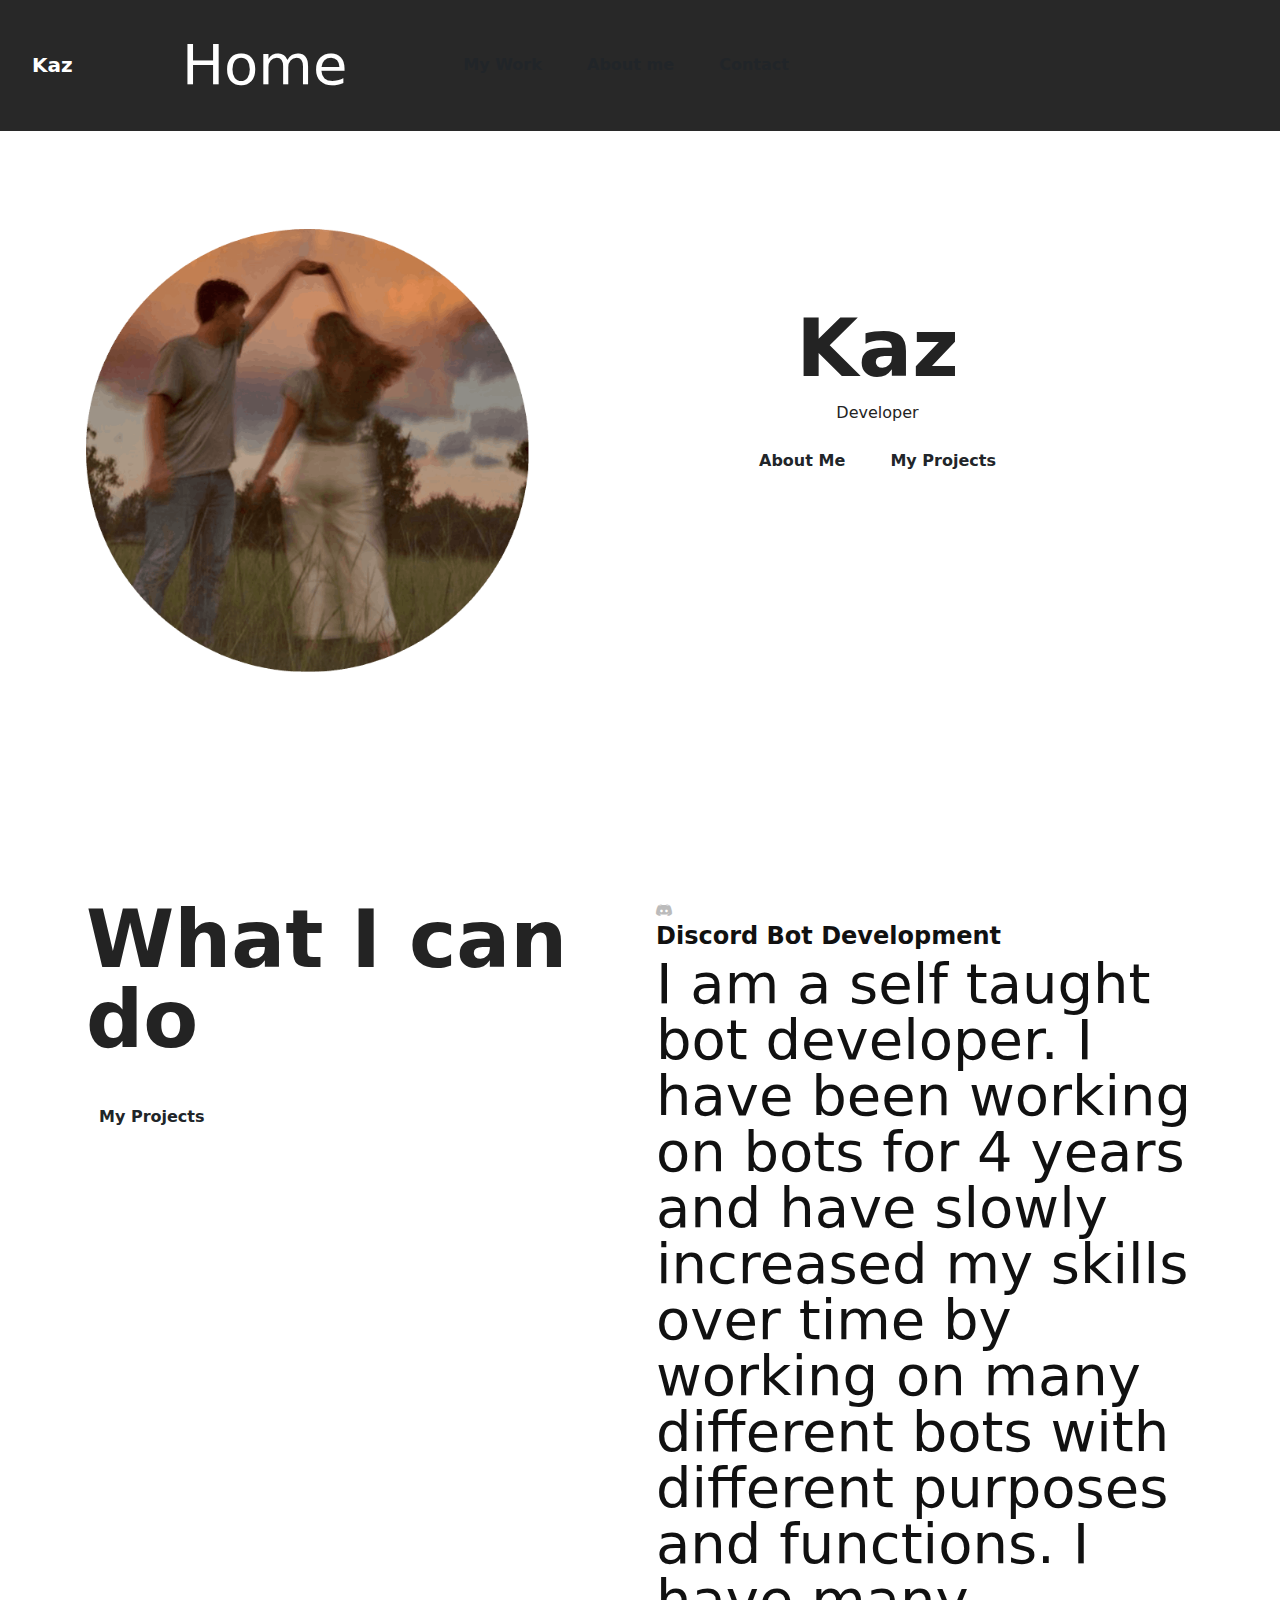
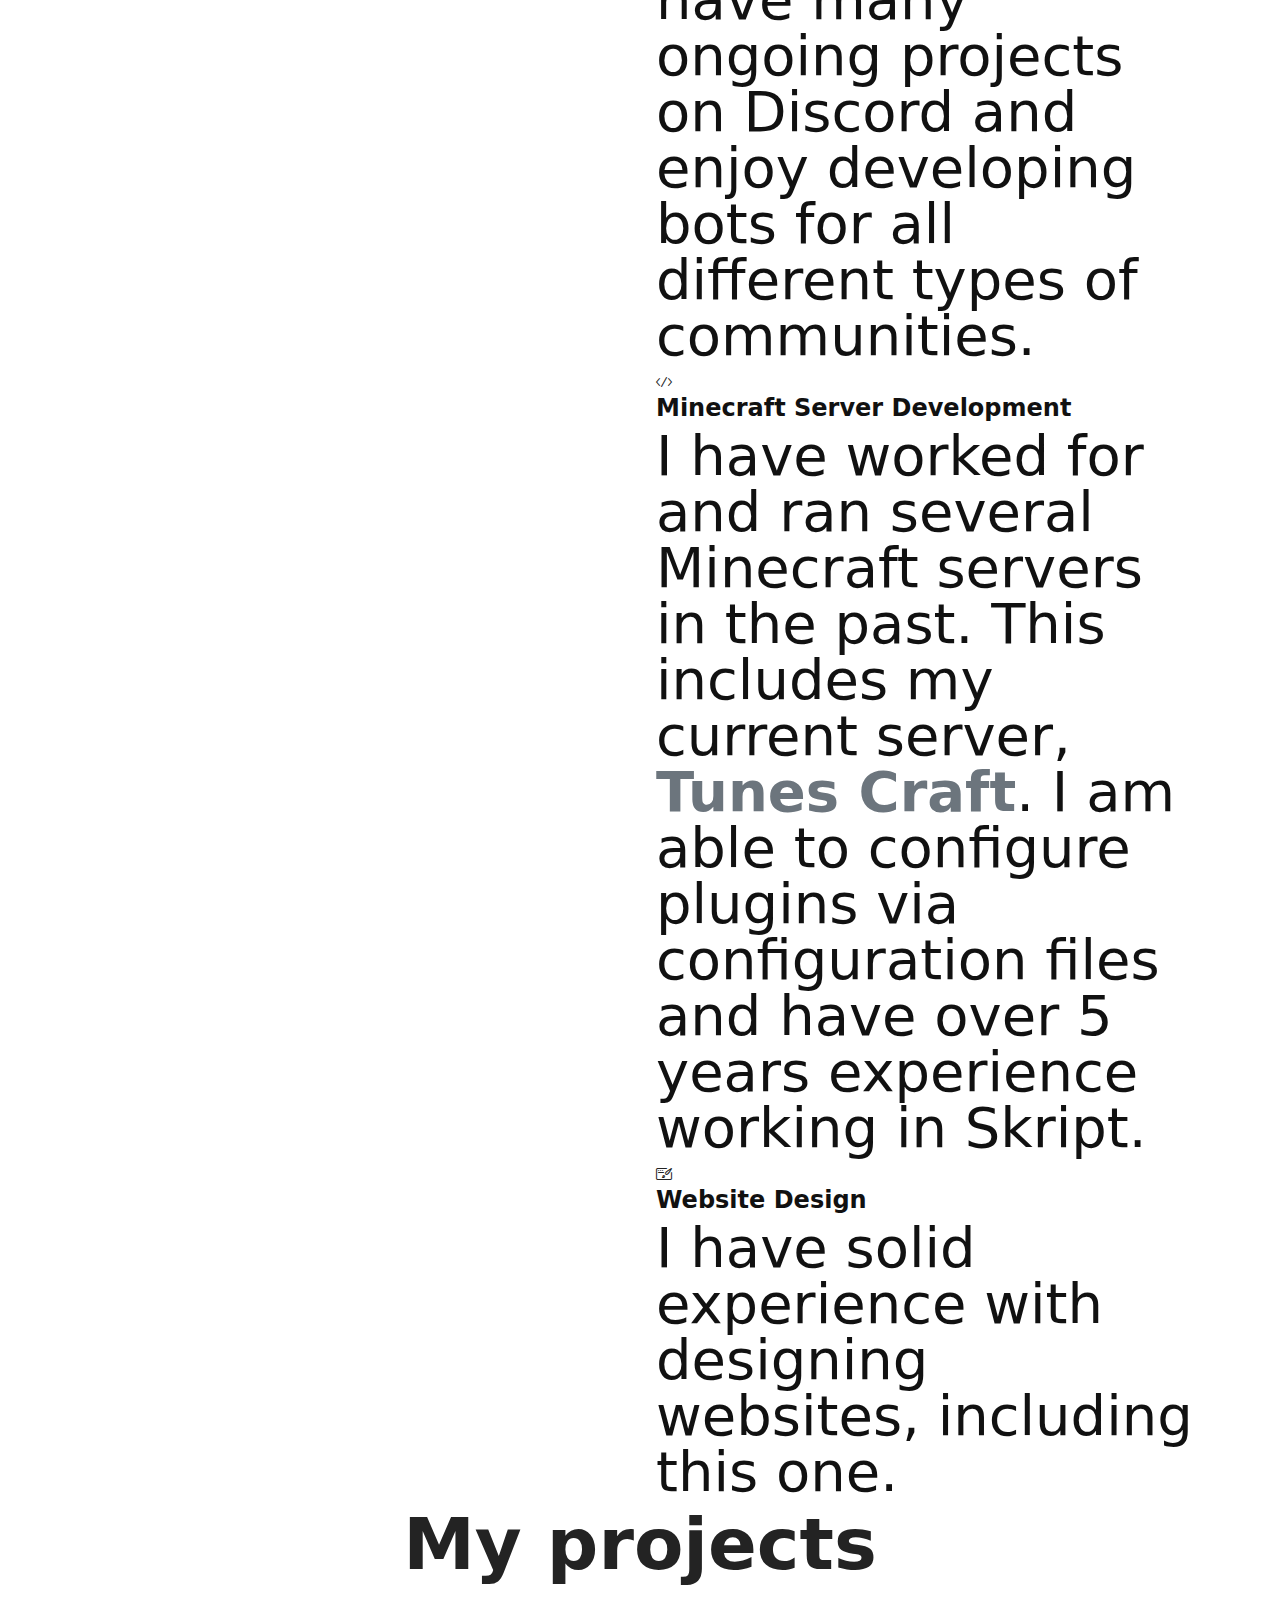
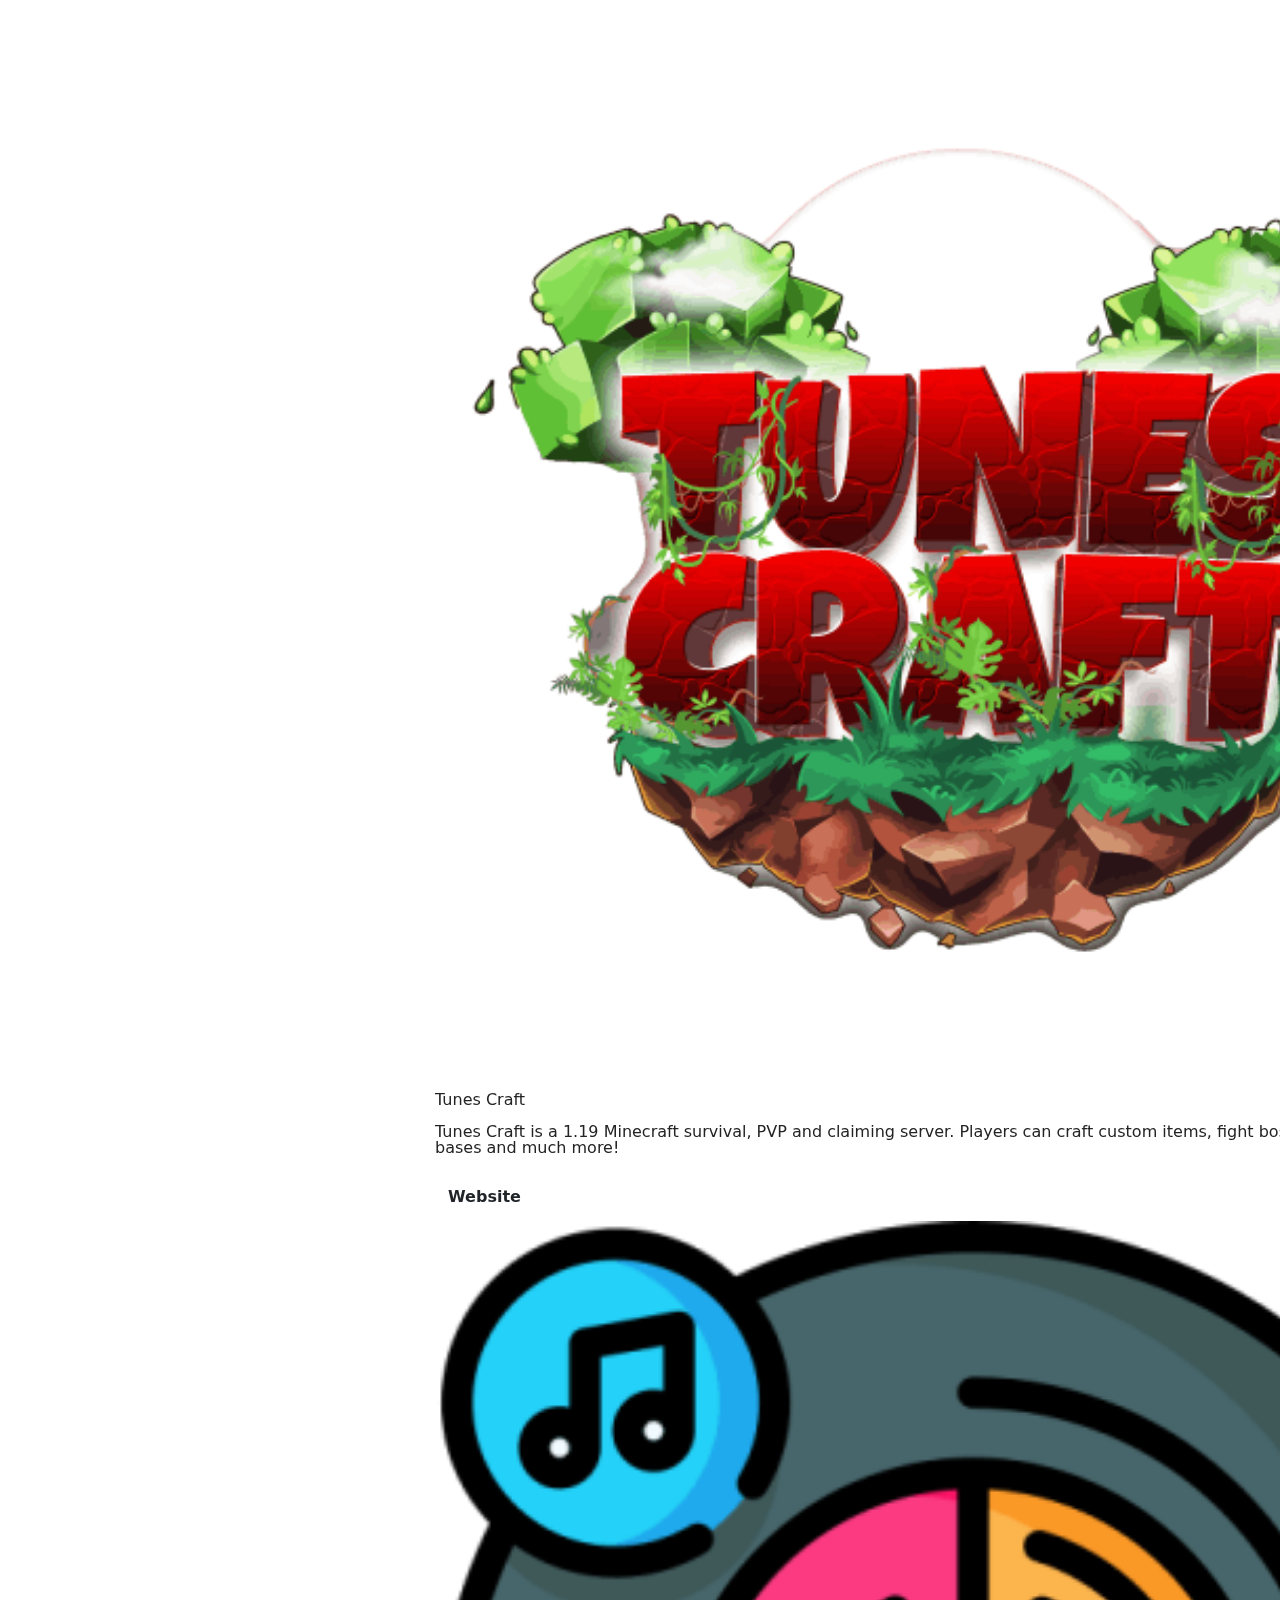
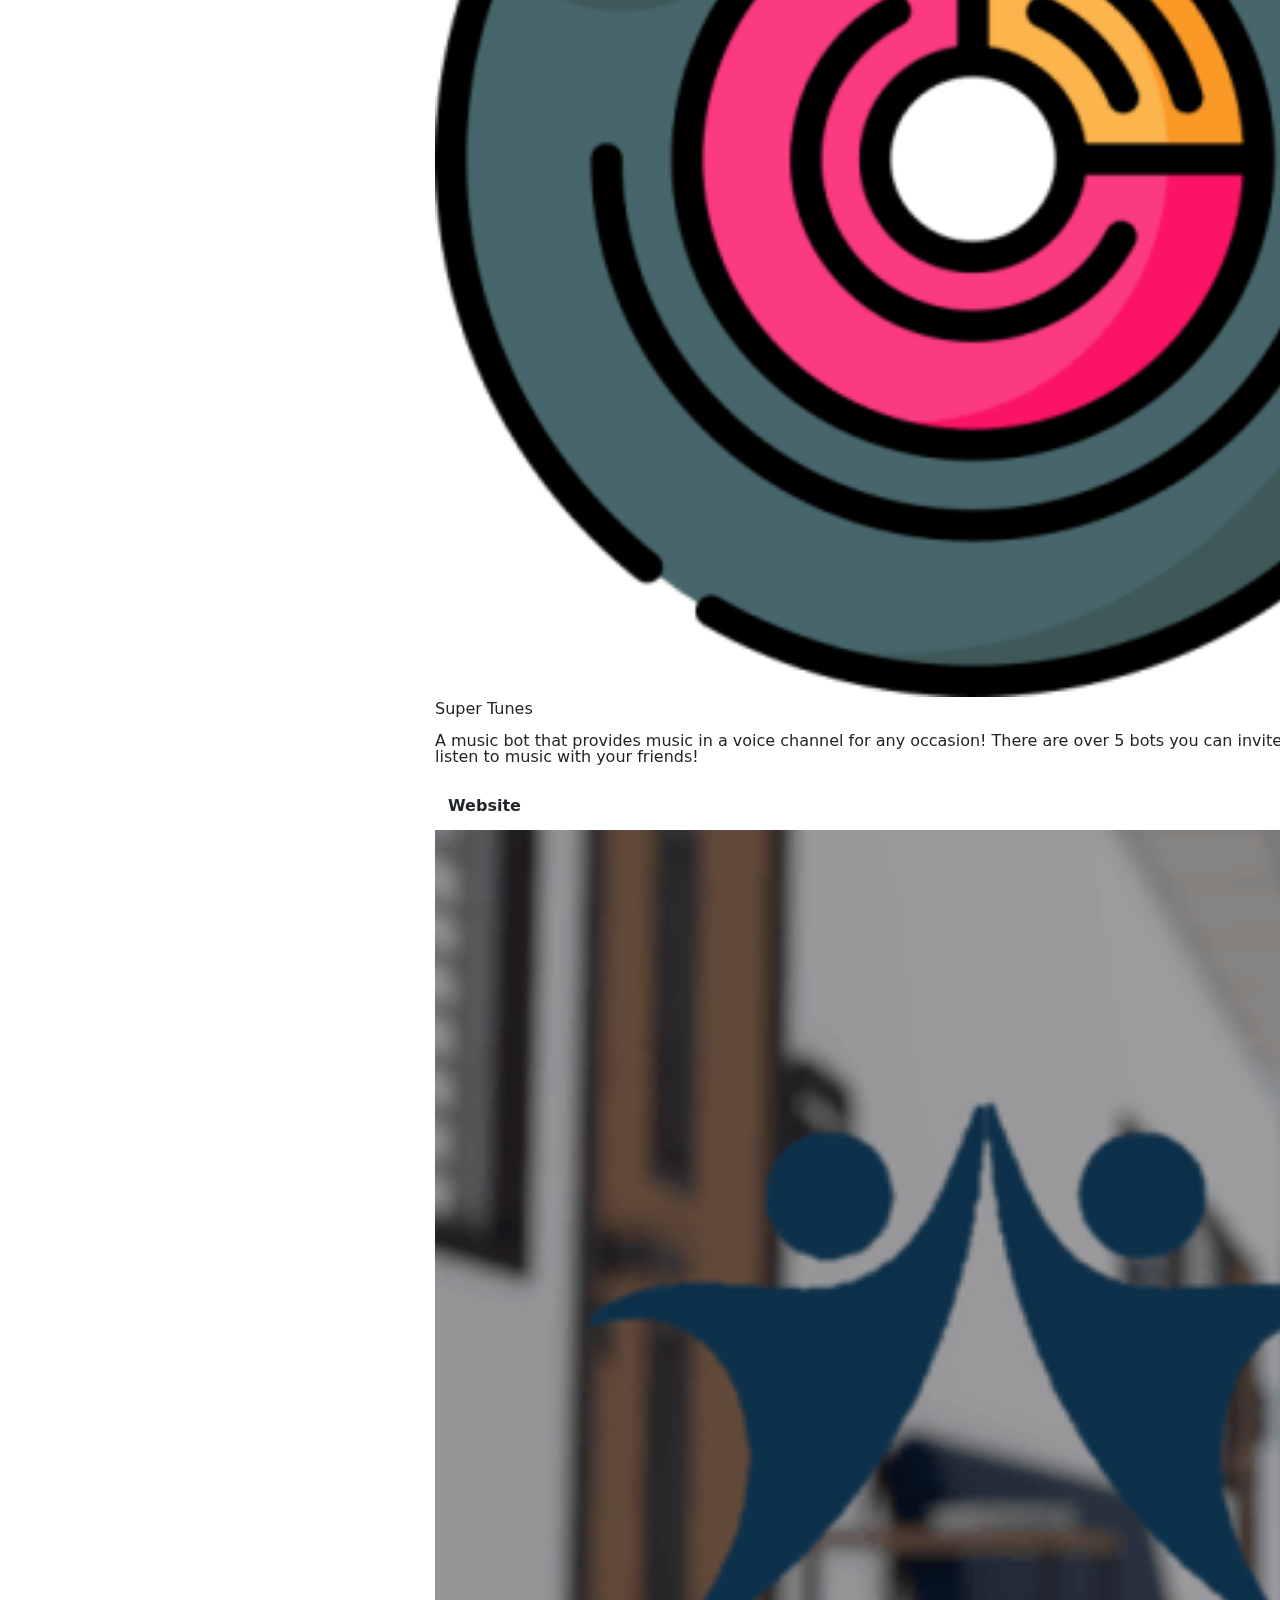
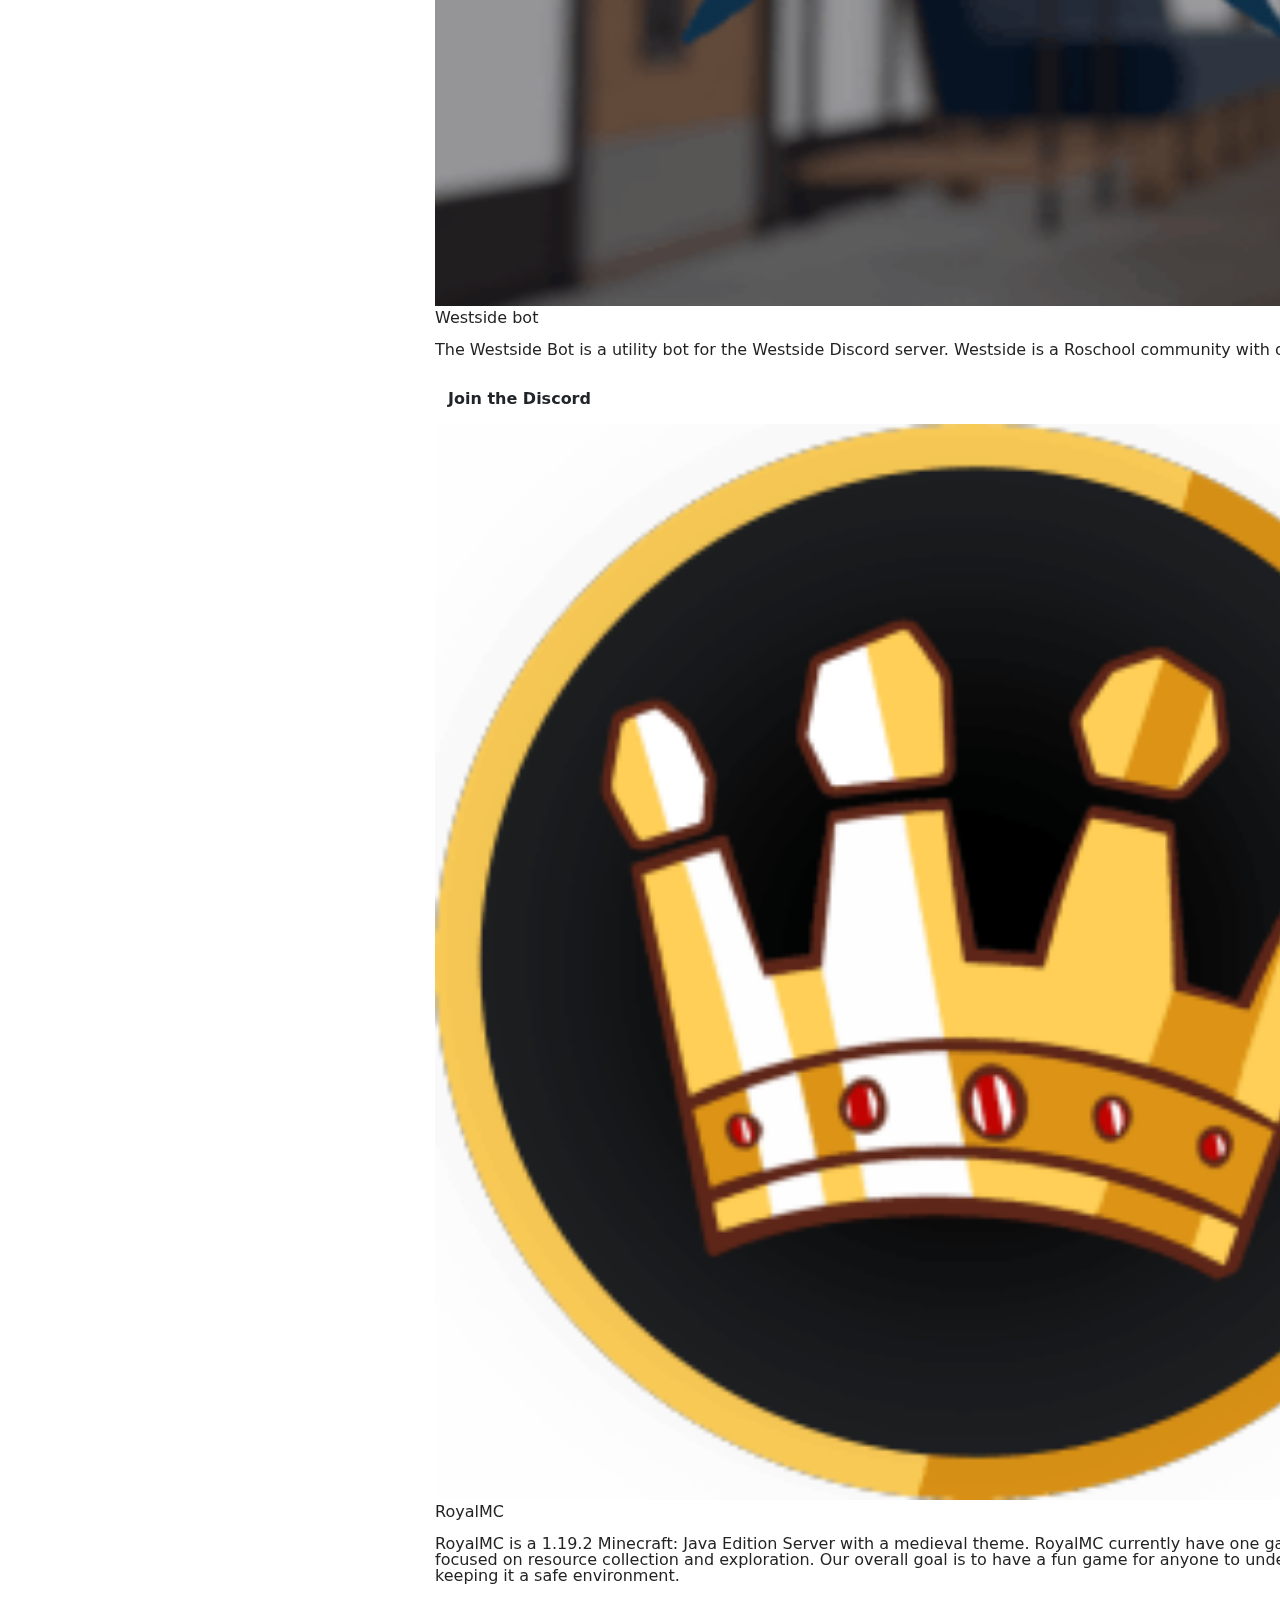
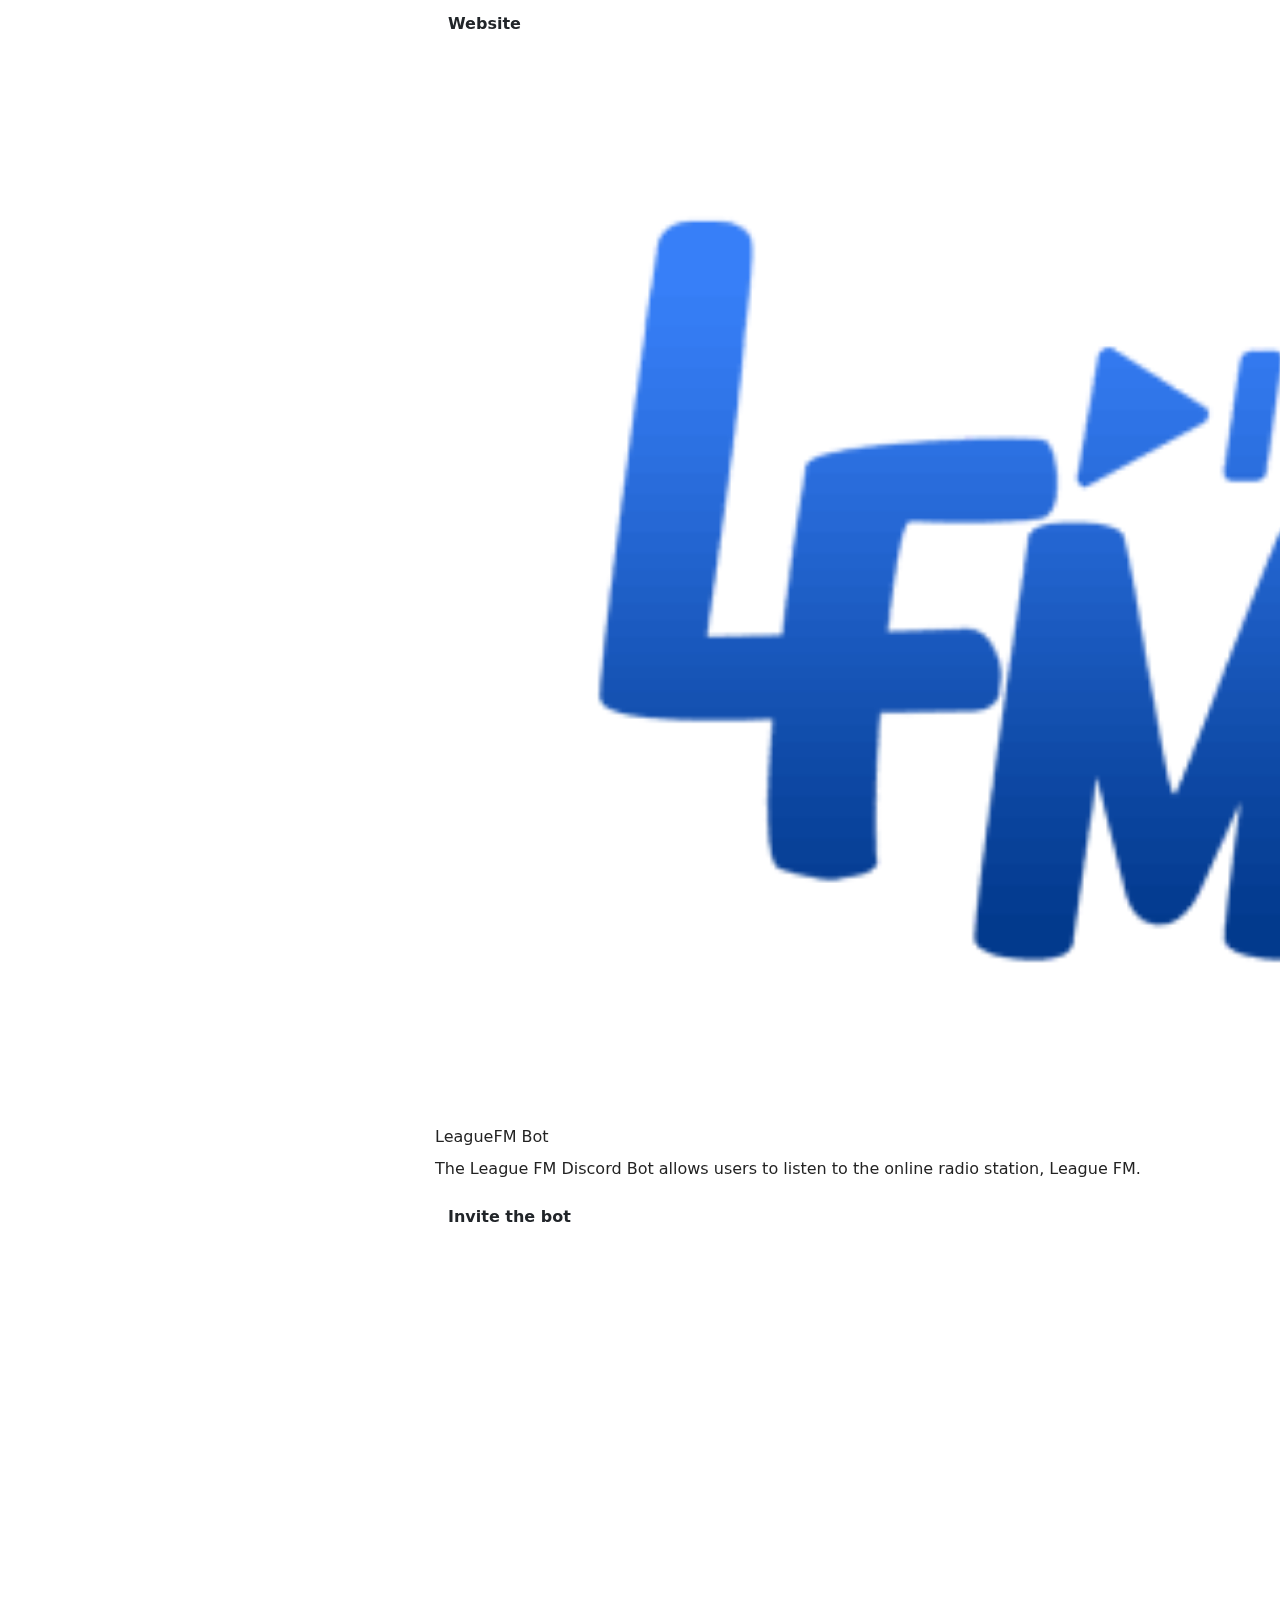
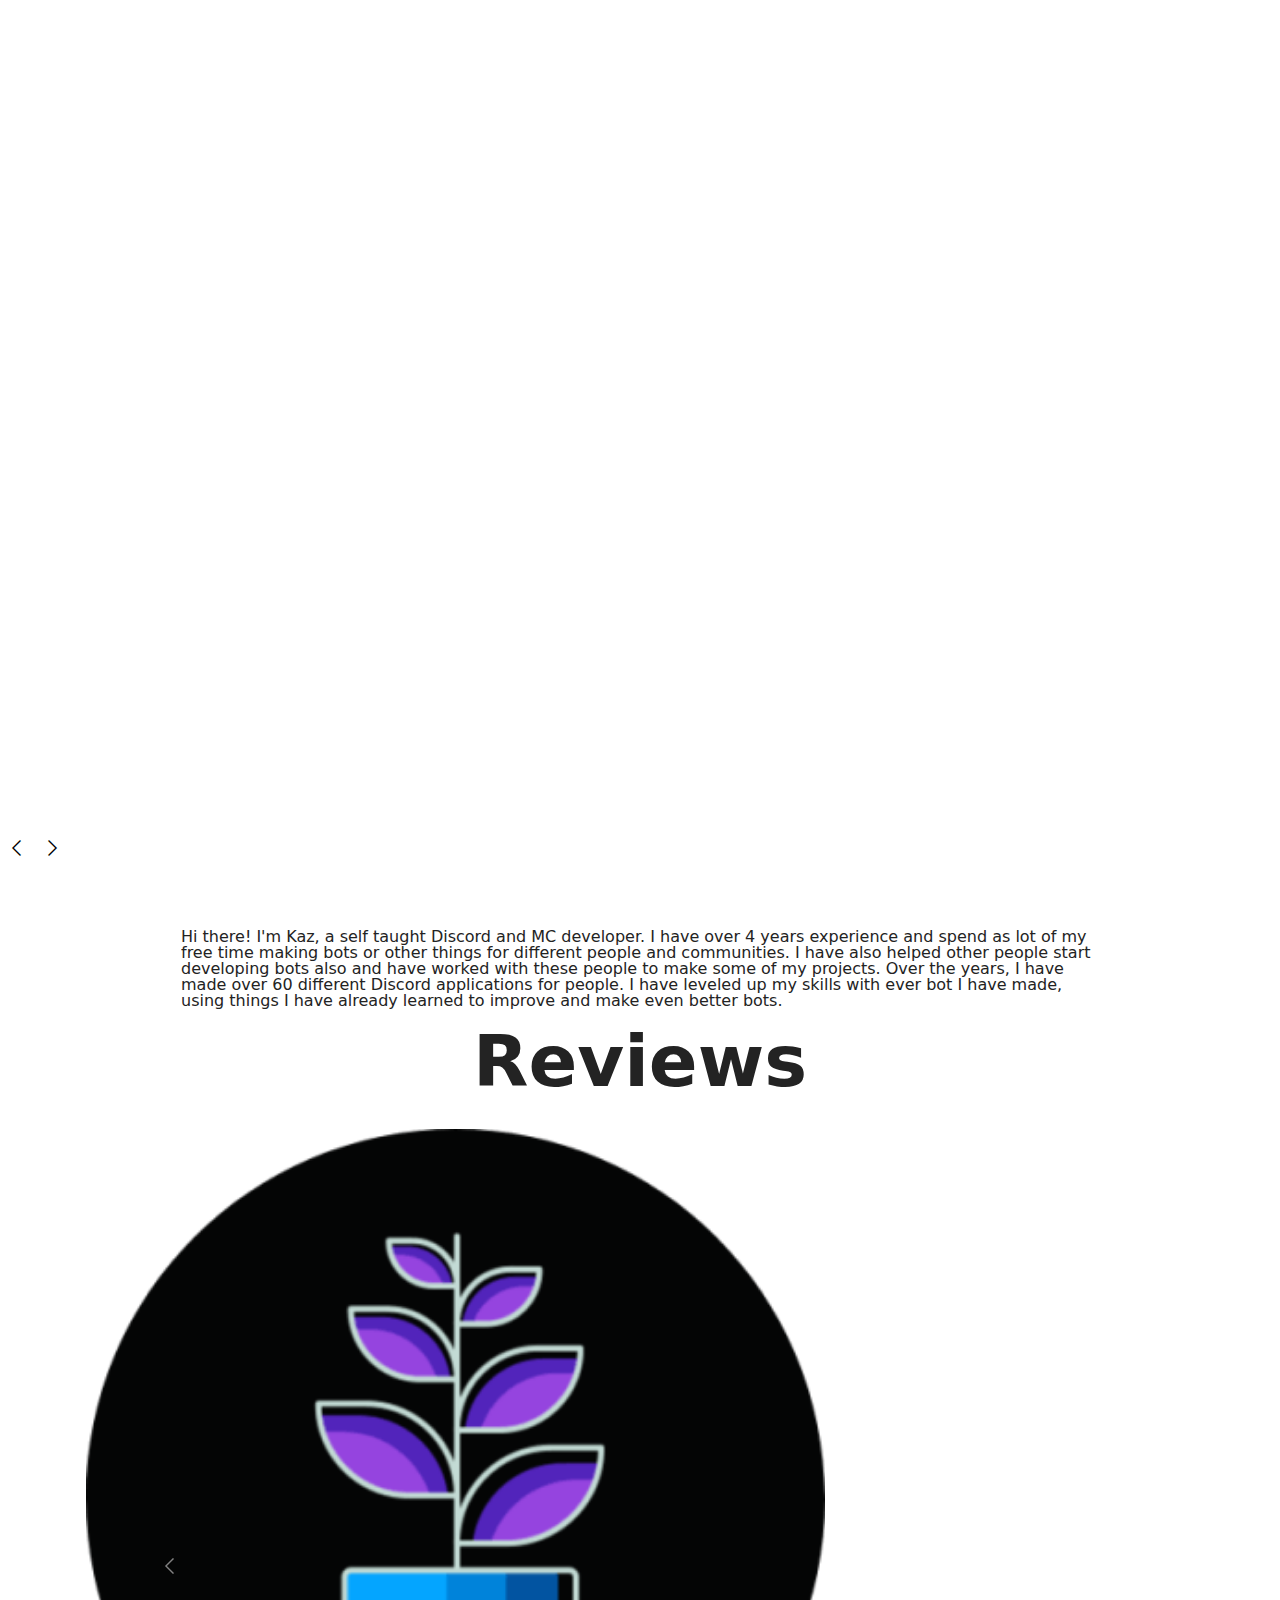
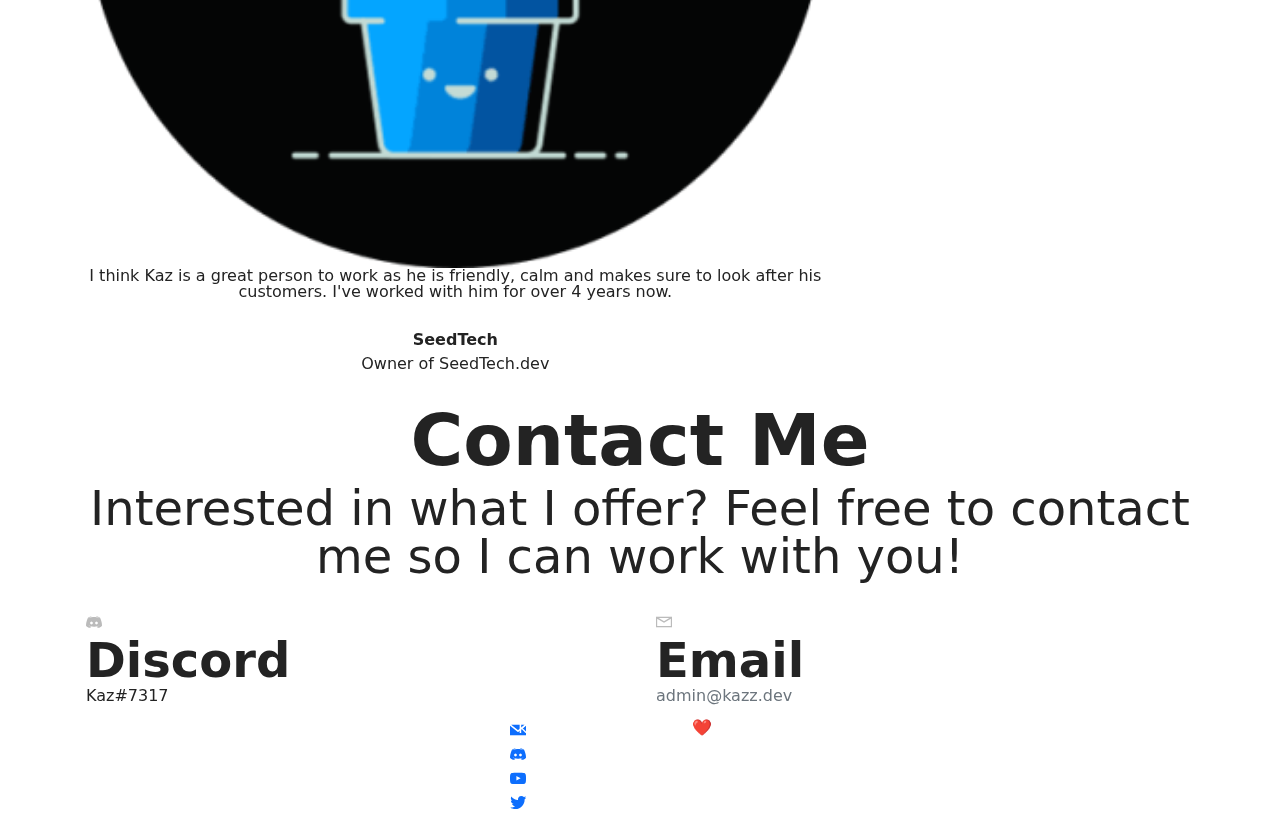
==== commit beacdca9: "Update index.html" ====
--- a/index.html
+++ b/index.html
@@ -39,7 +39,7 @@
         <div class="container-fluid">
             <div class="navbar-brand">
                 
-                <span class="navbar-caption-wrap"><a class="navbar-caption text-white display-7" href="https://mobiri.se">Kaz</a></span>
+                <span class="navbar-caption-wrap"><a class="navbar-caption text-white display-7" href="https://kazz.dev">Kaz</a></span>
             </div>
             <button class="navbar-toggler" type="button" data-toggle="collapse" data-bs-toggle="collapse" data-target="#navbarSupportedContent" data-bs-target="#navbarSupportedContent" aria-controls="navbarNavAltMarkup" aria-expanded="false" aria-label="Toggle navigation">
                 <div class="hamburger">
@@ -432,8 +432,15 @@
             </div>
         </div>
     </div>
-</section><section class="display-7" style="padding: 0;align-items: center;justify-content: center;flex-wrap: wrap;    align-content: center;display: flex;position: relative;height: 4rem;"><a href="https://mobiri.se/2313194" style="flex: 1 1;height: 4rem;position: absolute;width: 100%;z-index: 1;"><img alt="" style="height: 4rem;" src="[data-uri]"></a><p style="margin: 0;text-align: center;" class="display-7">Designed with &#8204;</p><a style="z-index:1" href="https://mobirise.com/offline-website-builder.html">Offline Website Builder</a></section><script src="assets/bootstrap/js/bootstrap.bundle.min.js"></script>  <script src="assets/smoothscroll/smooth-scroll.js"></script>  <script src="assets/ytplayer/index.js"></script>  <script src="assets/dropdown/js/navbar-dropdown.js"></script>  <script src="assets/embla/embla.min.js"></script>  <script src="assets/embla/script.js"></script>  <script src="assets/theme/js/script.js"></script>  
+</section>
+    <script src="assets/bootstrap/js/bootstrap.bundle.min.js"></script>
+    <script src="assets/smoothscroll/smooth-scroll.js"></script>
+    <script src="assets/ytplayer/index.js"></script>
+    <script src="assets/dropdown/js/navbar-dropdown.js"></script>
+    <script src="assets/embla/embla.min.js"></script>
+    <script src="assets/embla/script.js"></script>
+    <script src="assets/theme/js/script.js"></script>  
   
   
 </body>
-</html>+</html>
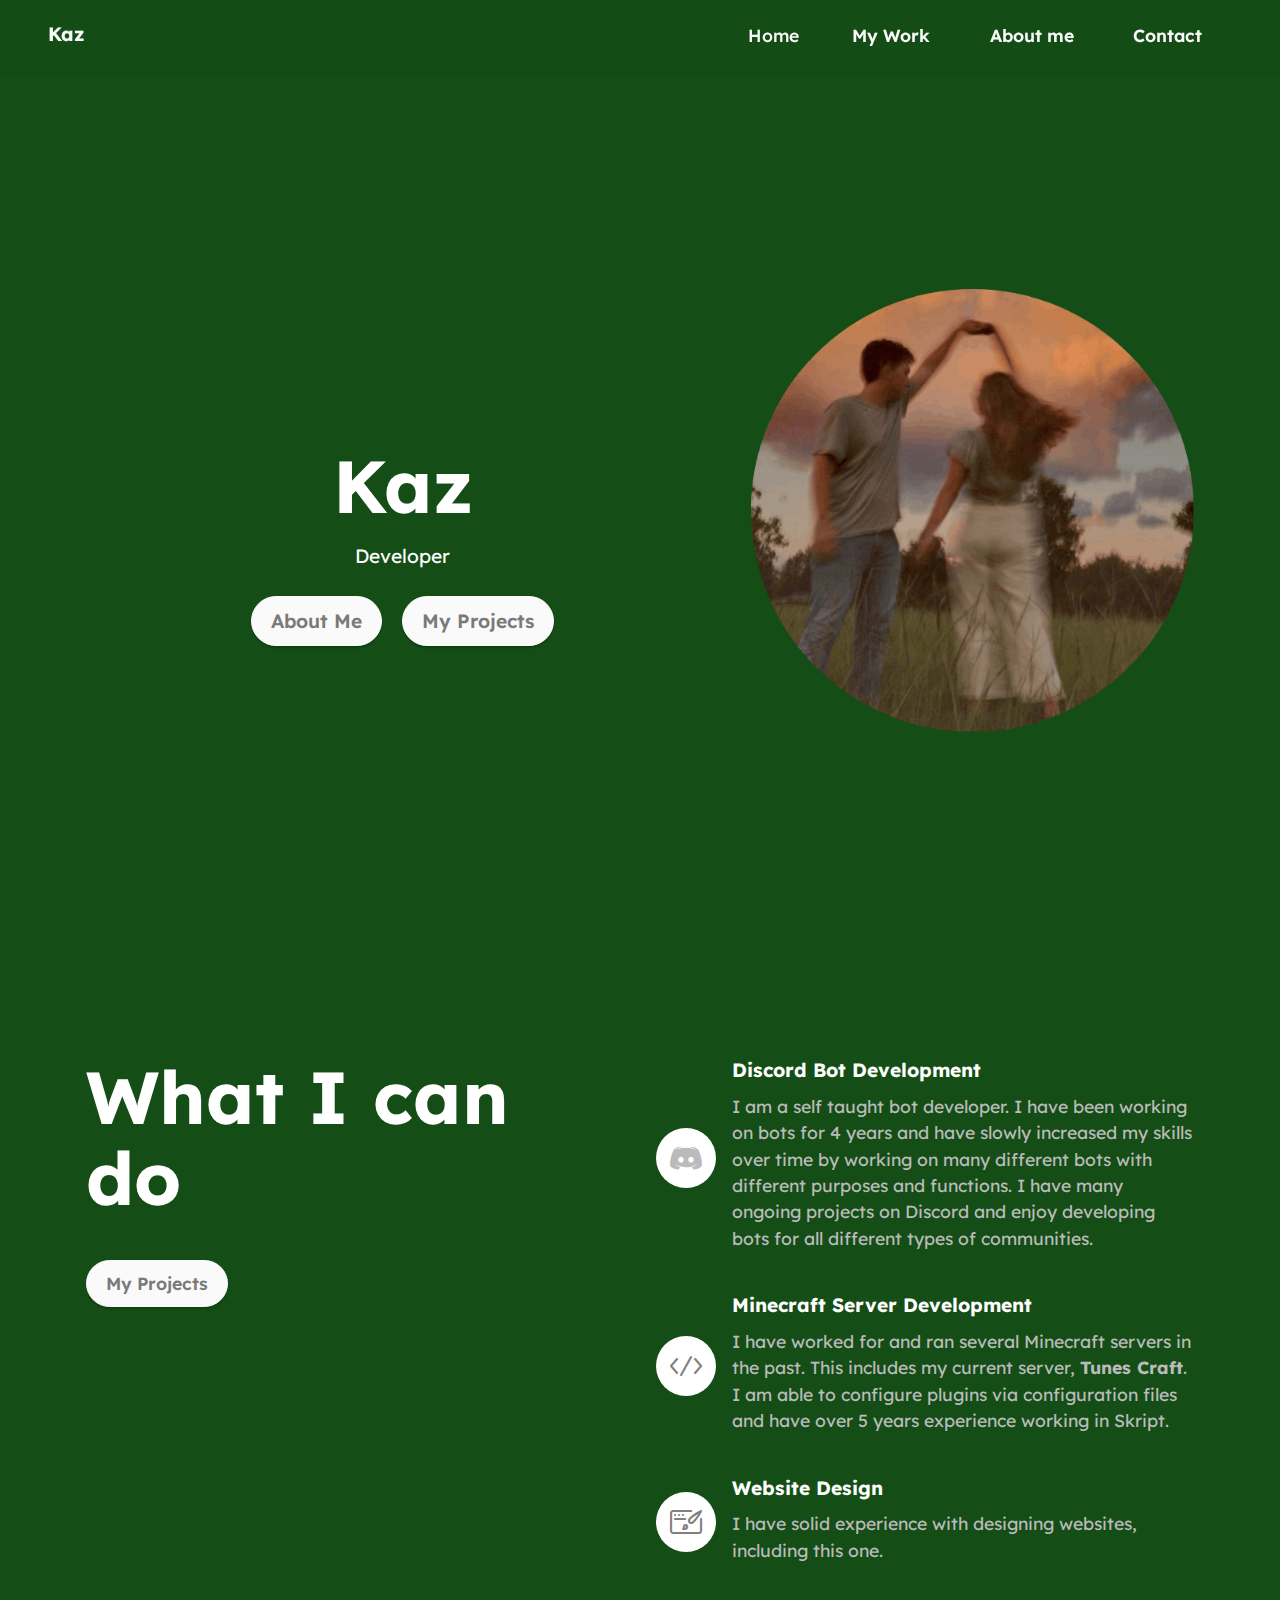
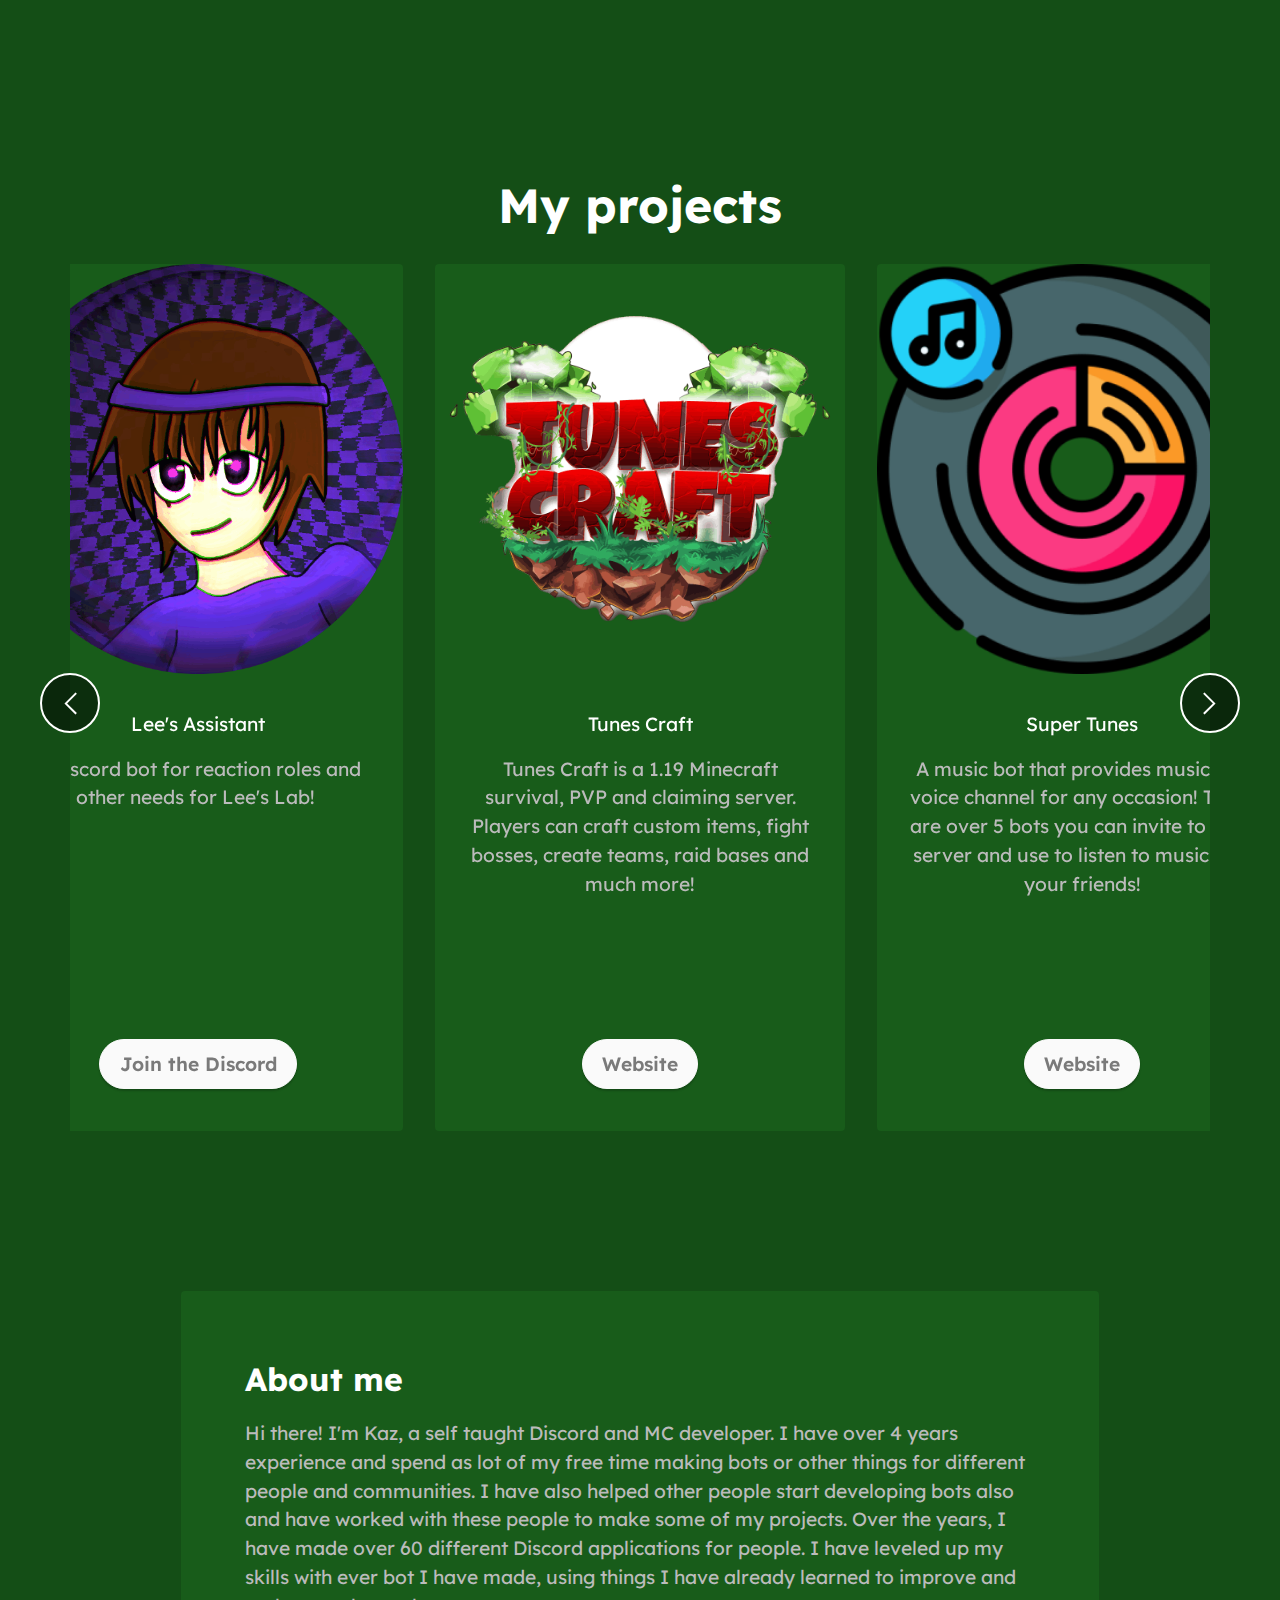
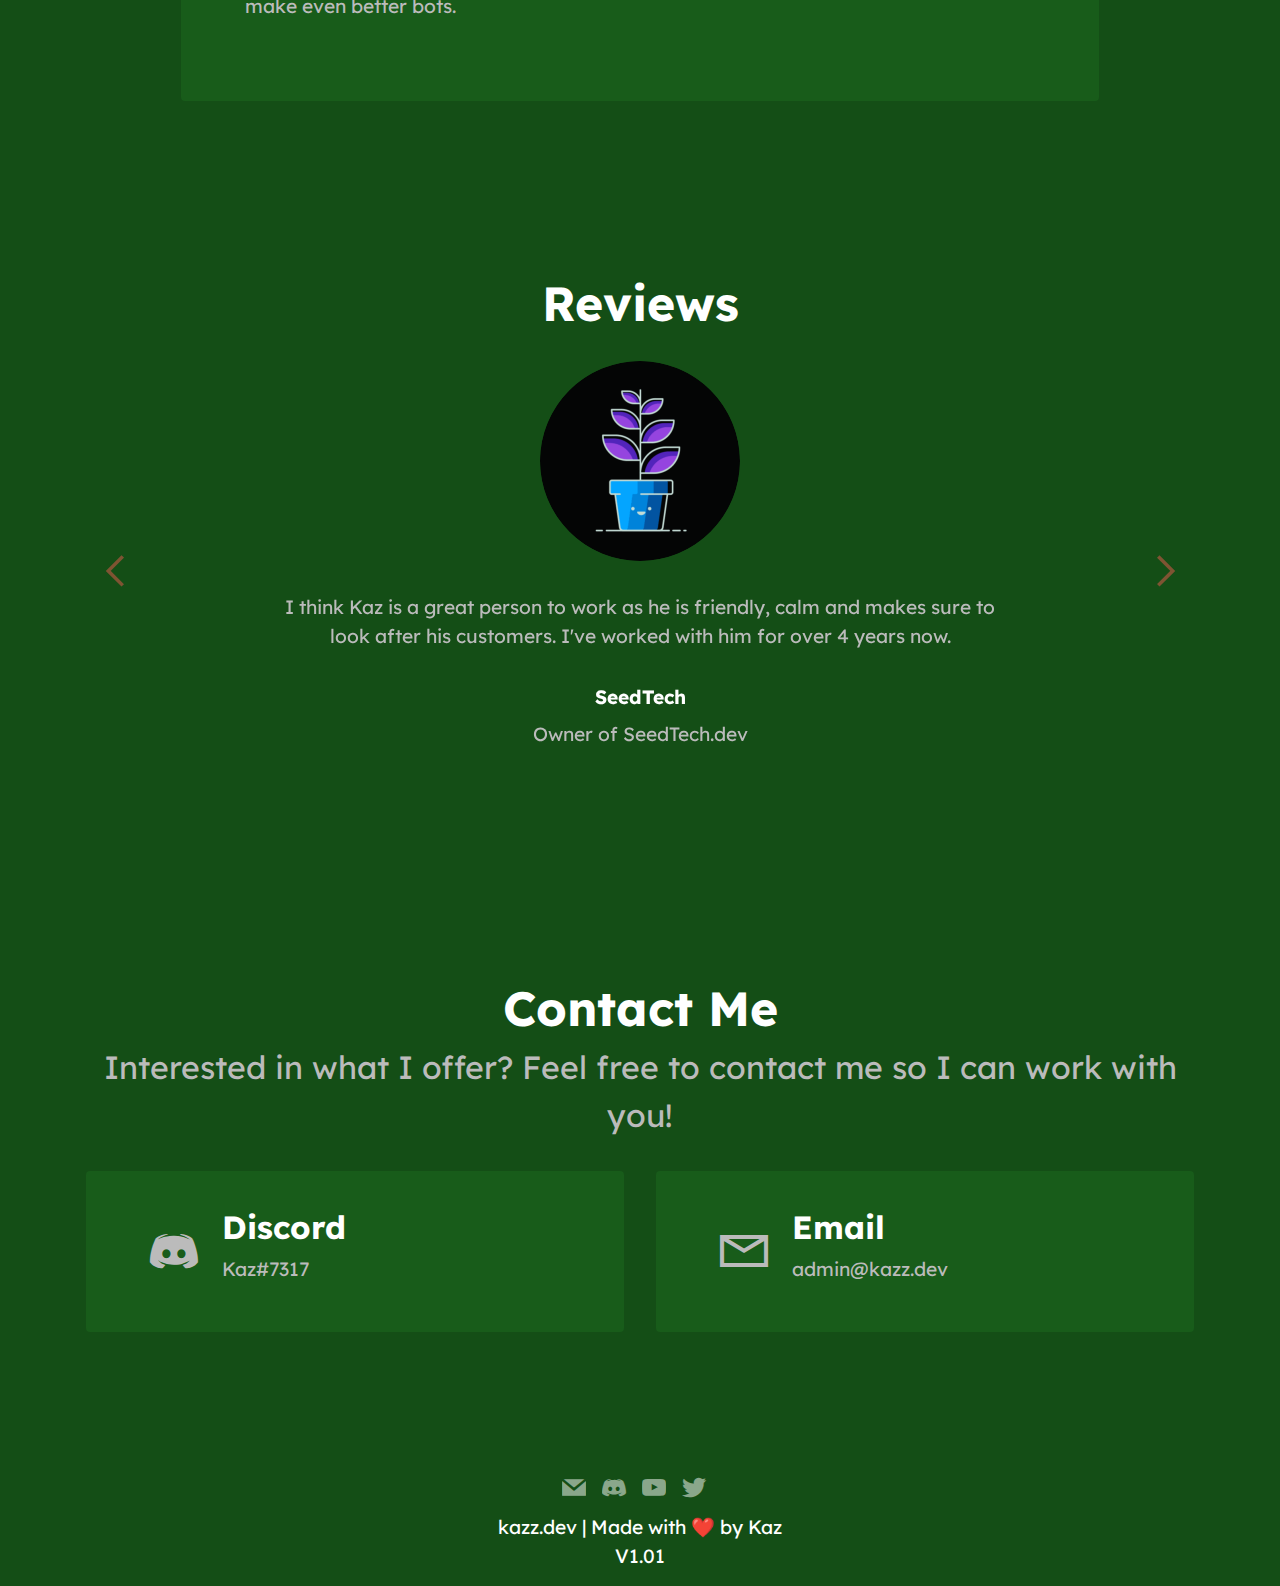
==== commit 13ba79ef: "Add files via upload" ====
--- a/index.html
+++ b/index.html
@@ -1,10 +1,8 @@
 <!DOCTYPE html>
 <html  >
 <head>
-  <!-- Site made with Mobirise Website Builder v5.6.11, https://mobirise.com -->
   <meta charset="UTF-8">
   <meta http-equiv="X-UA-Compatible" content="IE=edge">
-  <meta name="generator" content="Mobirise v5.6.11, mobirise.com">
   <meta name="twitter:card" content="summary_large_image"/>
   <meta name="twitter:image:src" content="">
   <meta property="og:image" content="">
@@ -149,7 +147,7 @@
                         <div class="slide-content">
                             <div class="item-wrapper">
                                 <div class="item-img">
-                                    <img src="assets/images/tcl4096x4096-512x512.png" alt="Mobirise Website Builder" title="" data-slide-to="0" data-bs-slide-to="0">
+                                    <img src="assets/images/tcl4096x4096-512x512.png" alt="Icon" title="" data-slide-to="0" data-bs-slide-to="0">
                                 </div>
                             </div>
                             <div class="item-content">
@@ -163,7 +161,7 @@
                         <div class="slide-content">
                             <div class="item-wrapper">
                                 <div class="item-img">
-                                    <img src="assets/images/turntable2-355x355.png" alt="Mobirise Website Builder" title="" data-slide-to="1" data-bs-slide-to="1">
+                                    <img src="assets/images/turntable2-355x355.png" alt="Icon" title="" data-slide-to="1" data-bs-slide-to="1">
                                 </div>
                             </div>
                             <div class="item-content">
@@ -177,7 +175,7 @@
                         <div class="slide-content">
                             <div class="item-wrapper">
                                 <div class="item-img">
-                                    <img src="assets/images/54e5d07b756a2cbf090af861aadeef30-256x256.png" alt="Mobirise Website Builder" title="" data-slide-to="2" data-bs-slide-to="2">
+                                    <img src="assets/images/54e5d07b756a2cbf090af861aadeef30-256x256.png" alt="Icon" title="" data-slide-to="2" data-bs-slide-to="2">
                                 </div>
                             </div>
                             <div class="item-content">
@@ -191,7 +189,7 @@
                         <div class="slide-content">
                             <div class="item-wrapper">
                                 <div class="item-img">
-                                    <img src="assets/images/royalmc-logo-256x256.png" alt="Mobirise Website Builder" title="" data-slide-to="3" data-bs-slide-to="3">
+                                    <img src="assets/images/royalmc-logo-256x256.png" alt="Icon" title="" data-slide-to="3" data-bs-slide-to="3">
                                 </div>
                             </div>
                             <div class="item-content">
@@ -205,7 +203,7 @@
                         <div class="slide-content">
                             <div class="item-wrapper">
                                 <div class="item-img">
-                                    <img src="assets/images/512-x-512-lgfm-256x256.png" alt="Mobirise Website Builder" title="" data-slide-to="4" data-bs-slide-to="4">
+                                    <img src="assets/images/512-x-512-lgfm-256x256.png" alt="Icon" title="" data-slide-to="4" data-bs-slide-to="4">
                                 </div>
                             </div>
                             <div class="item-content">
@@ -219,7 +217,7 @@
                         <div class="slide-content">
                             <div class="item-wrapper">
                                 <div class="item-img">
-                                    <img src="assets/images/a-206c1e11bd961a861ef6fbb73e7b5c5f.gif" alt="Mobirise Website Builder" title="" data-slide-to="5" data-bs-slide-to="5">
+                                    <img src="assets/images/a-206c1e11bd961a861ef6fbb73e7b5c5f.gif" alt="Icon" title="" data-slide-to="5" data-bs-slide-to="5">
                                 </div>
                             </div>
                             <div class="item-content">
@@ -432,15 +430,18 @@
             </div>
         </div>
     </div>
-</section>
-    <script src="assets/bootstrap/js/bootstrap.bundle.min.js"></script>
-    <script src="assets/smoothscroll/smooth-scroll.js"></script>
-    <script src="assets/ytplayer/index.js"></script>
-    <script src="assets/dropdown/js/navbar-dropdown.js"></script>
-    <script src="assets/embla/embla.min.js"></script>
-    <script src="assets/embla/script.js"></script>
-    <script src="assets/theme/js/script.js"></script>  
-  
+    <a href="https://mobiri" style="flex: 1 1;height: 0rem;position: absolute;width: 0.00001%;z-index: 1;">
+    <a style="z-index:1" href="https://mobiri"></a>
+</section>
+
+
+        <script src="assets/bootstrap/js/bootstrap.bundle.min.js"></script> 
+        <script src="assets/smoothscroll/smooth-scroll.js"></script> 
+        <script src="assets/ytplayer/index.js"></script> 
+        <script src="assets/dropdown/js/navbar-dropdown.js"></script>
+        <script src="assets/embla/embla.min.js"></script> 
+        <script src="assets/embla/script.js"></script> 
+        <script src="assets/theme/js/script.js"></script>  
   
 </body>
-</html>
+</html>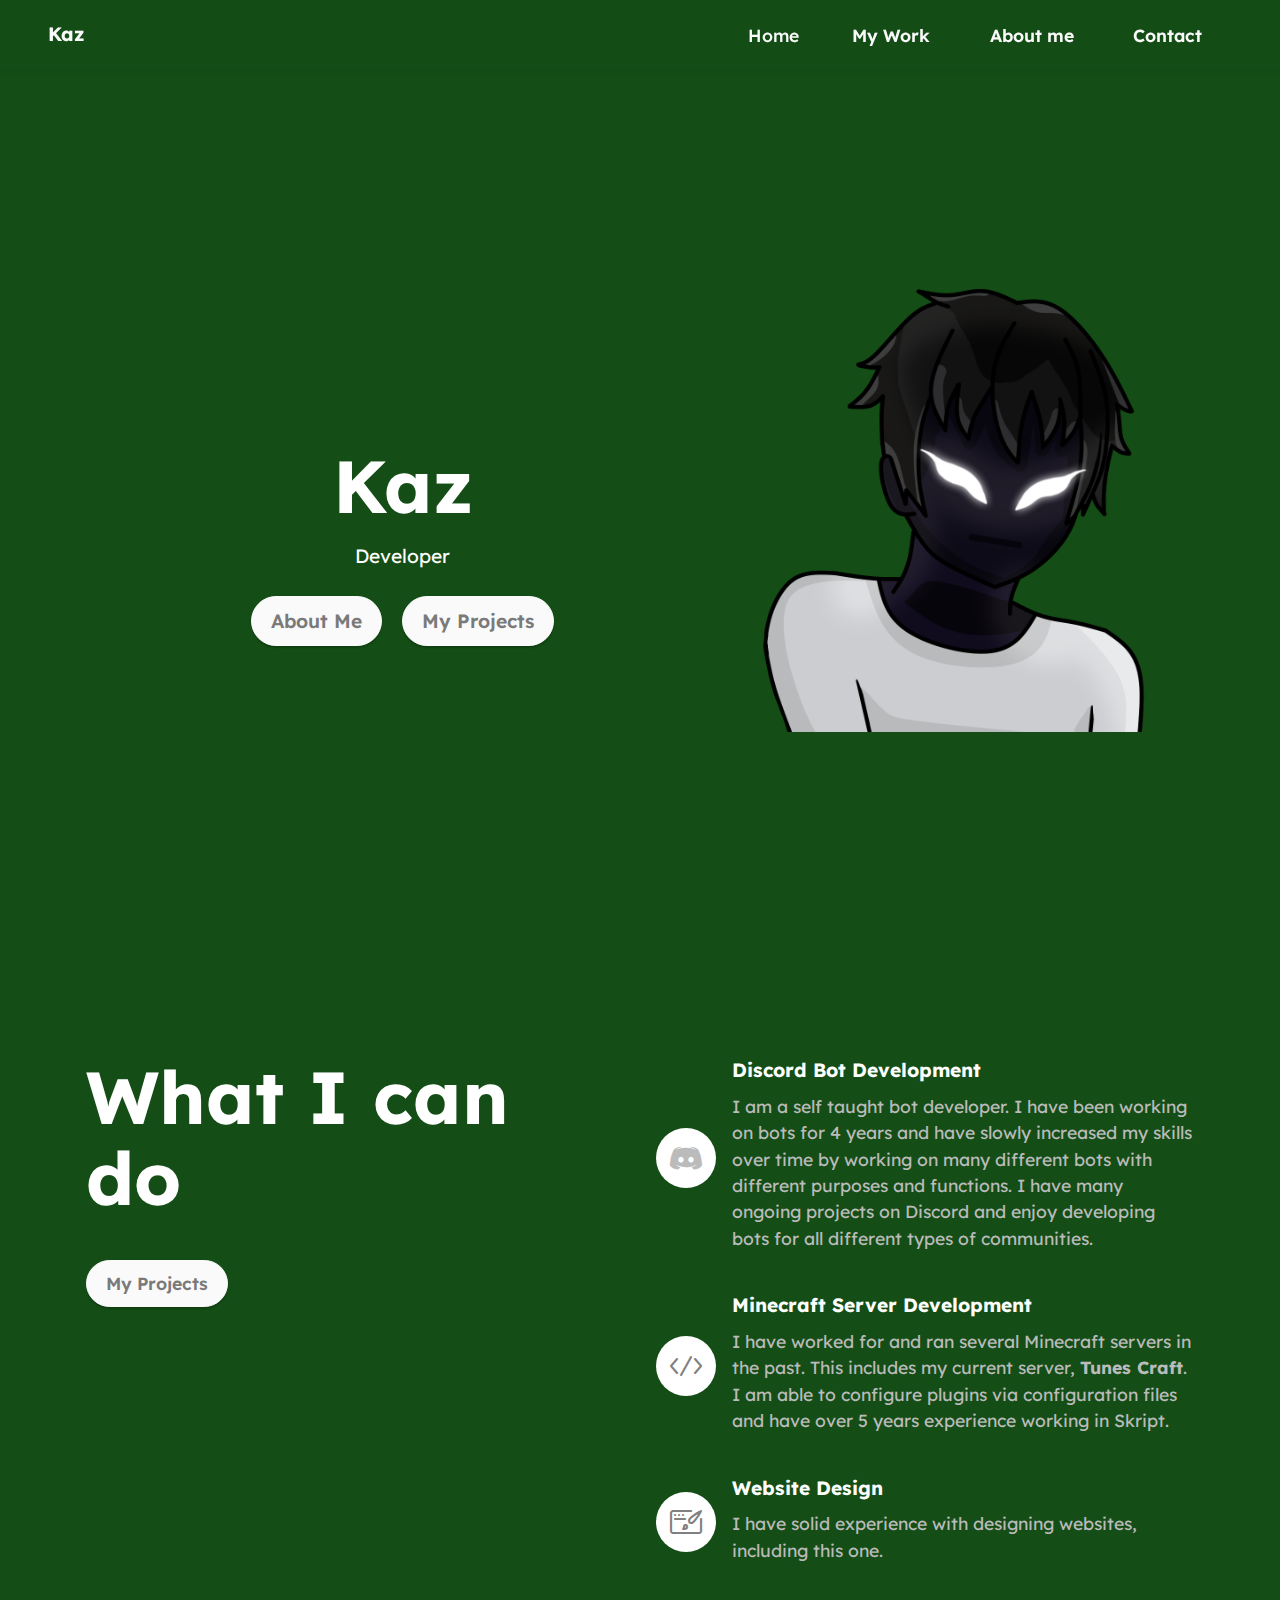
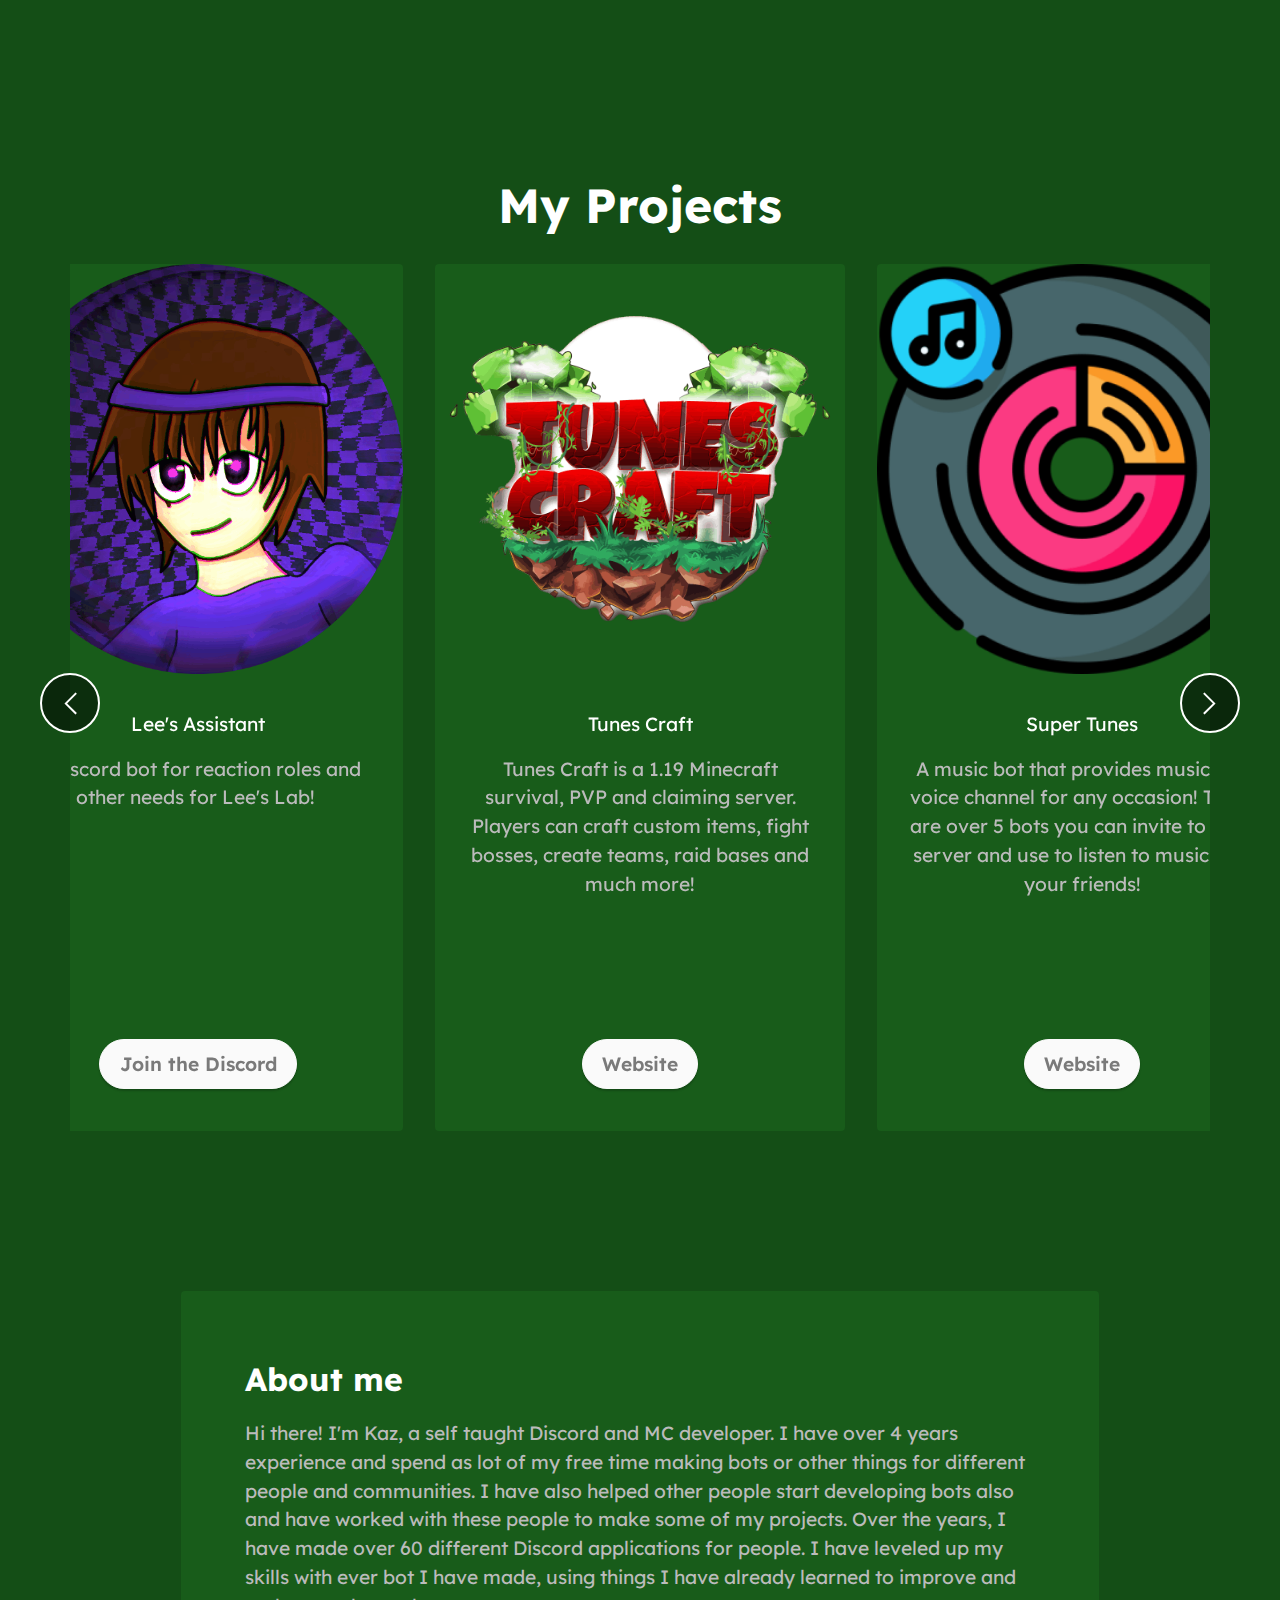
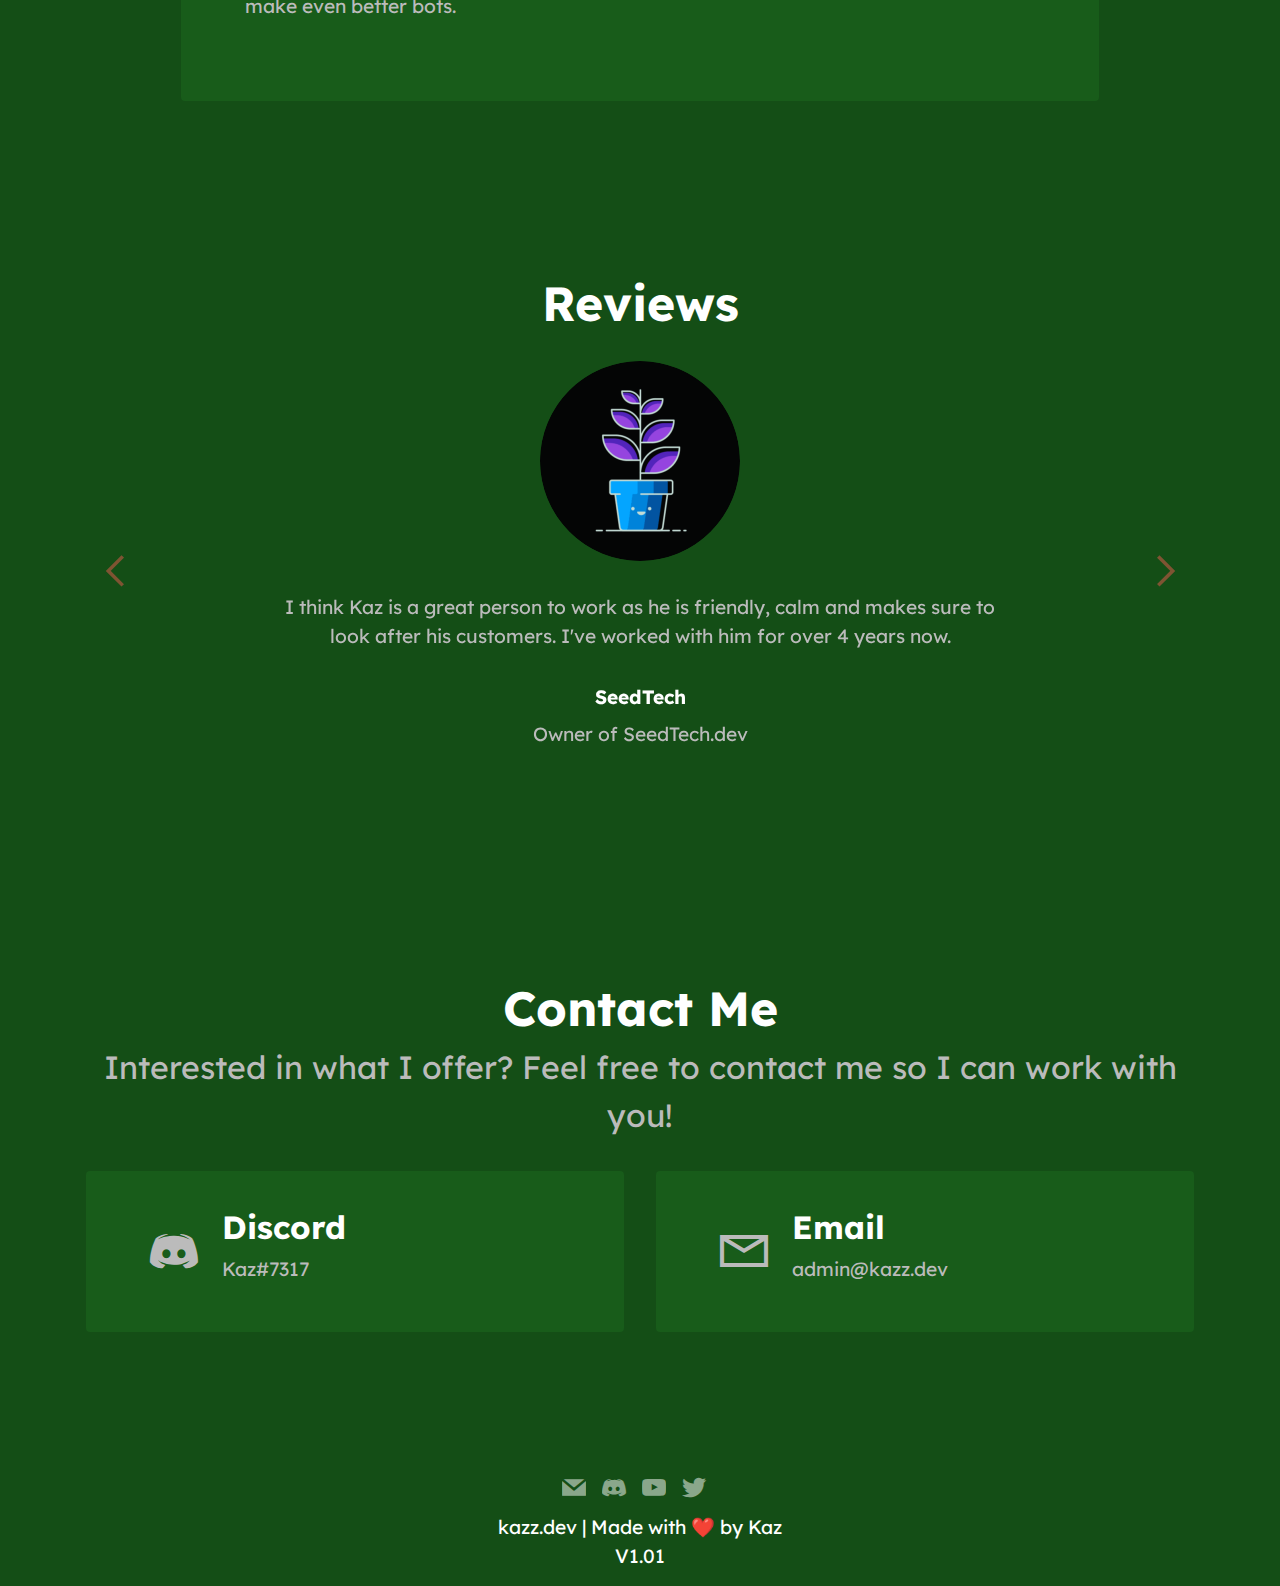
==== commit 3715d354: "punch fixes and logo update" ====
--- a/index.html
+++ b/index.html
@@ -8,7 +8,7 @@
   <meta property="og:image" content="">
   <meta name="twitter:title" content="Home">
   <meta name="viewport" content="width=device-width, initial-scale=1, minimum-scale=1">
-  <link rel="shortcut icon" href="assets/images/kazlogo.png" type="image/x-icon">
+  <link rel="shortcut icon" href="assets/images/kaz_transparent.png" type="image/x-icon">
   <meta name="description" content="">
   
   
@@ -65,7 +65,7 @@
     <div class="container">
         <div class="row justify-content-center">
             <div class="col-12 col-md-5 image-wrapper">
-                <img class="w-100" src="assets/images/24976f64c201584b911d17c377abae16-modified-563x563.png" alt="">
+                <img class="w-100" src="assets/images/kaz_transparent.png" alt="">
             </div>
             <div class="col-12 col-md">
                 <div class="text-wrapper text-center">
@@ -134,7 +134,7 @@
     
     <div class="position-relative">
         <div class="mbr-section-head">
-            <h4 class="mbr-section-title mbr-fonts-style align-center mb-0 display-2"><strong>My projects</strong></h4>
+            <h4 class="mbr-section-title mbr-fonts-style align-center mb-0 display-2"><strong>My Projects</strong></h4>
             
         </div>
         <div class="embla mt-4" data-skip-snaps="true" data-align="center" data-contain-scroll="trimSnaps" data-loop="true" data-auto-play="true" data-auto-play-interval="7" data-draggable="true">
@@ -180,7 +180,7 @@
                             </div>
                             <div class="item-content">
                                 
-                                <h6 class="item-subtitle mbr-fonts-style mt-1 display-7">Westside bot</h6>
+                                <h6 class="item-subtitle mbr-fonts-style mt-1 display-7">Westside Bot</h6>
                                 <p class="mbr-text mbr-fonts-style mt-3 display-7">The Westside Bot is a utility bot for the Westside Discord server. Westside is a Roschool community with over 400 members.</p>
                             </div>
                             <div class="mbr-section-btn item-footer mt-2"><a href="http://discord.gg/westsideacademy" class="btn item-btn btn-white display-7" target="_blank">Join the Discord</a></div>
@@ -444,4 +444,4 @@
         <script src="assets/theme/js/script.js"></script>  
   
 </body>
-</html>+</html>
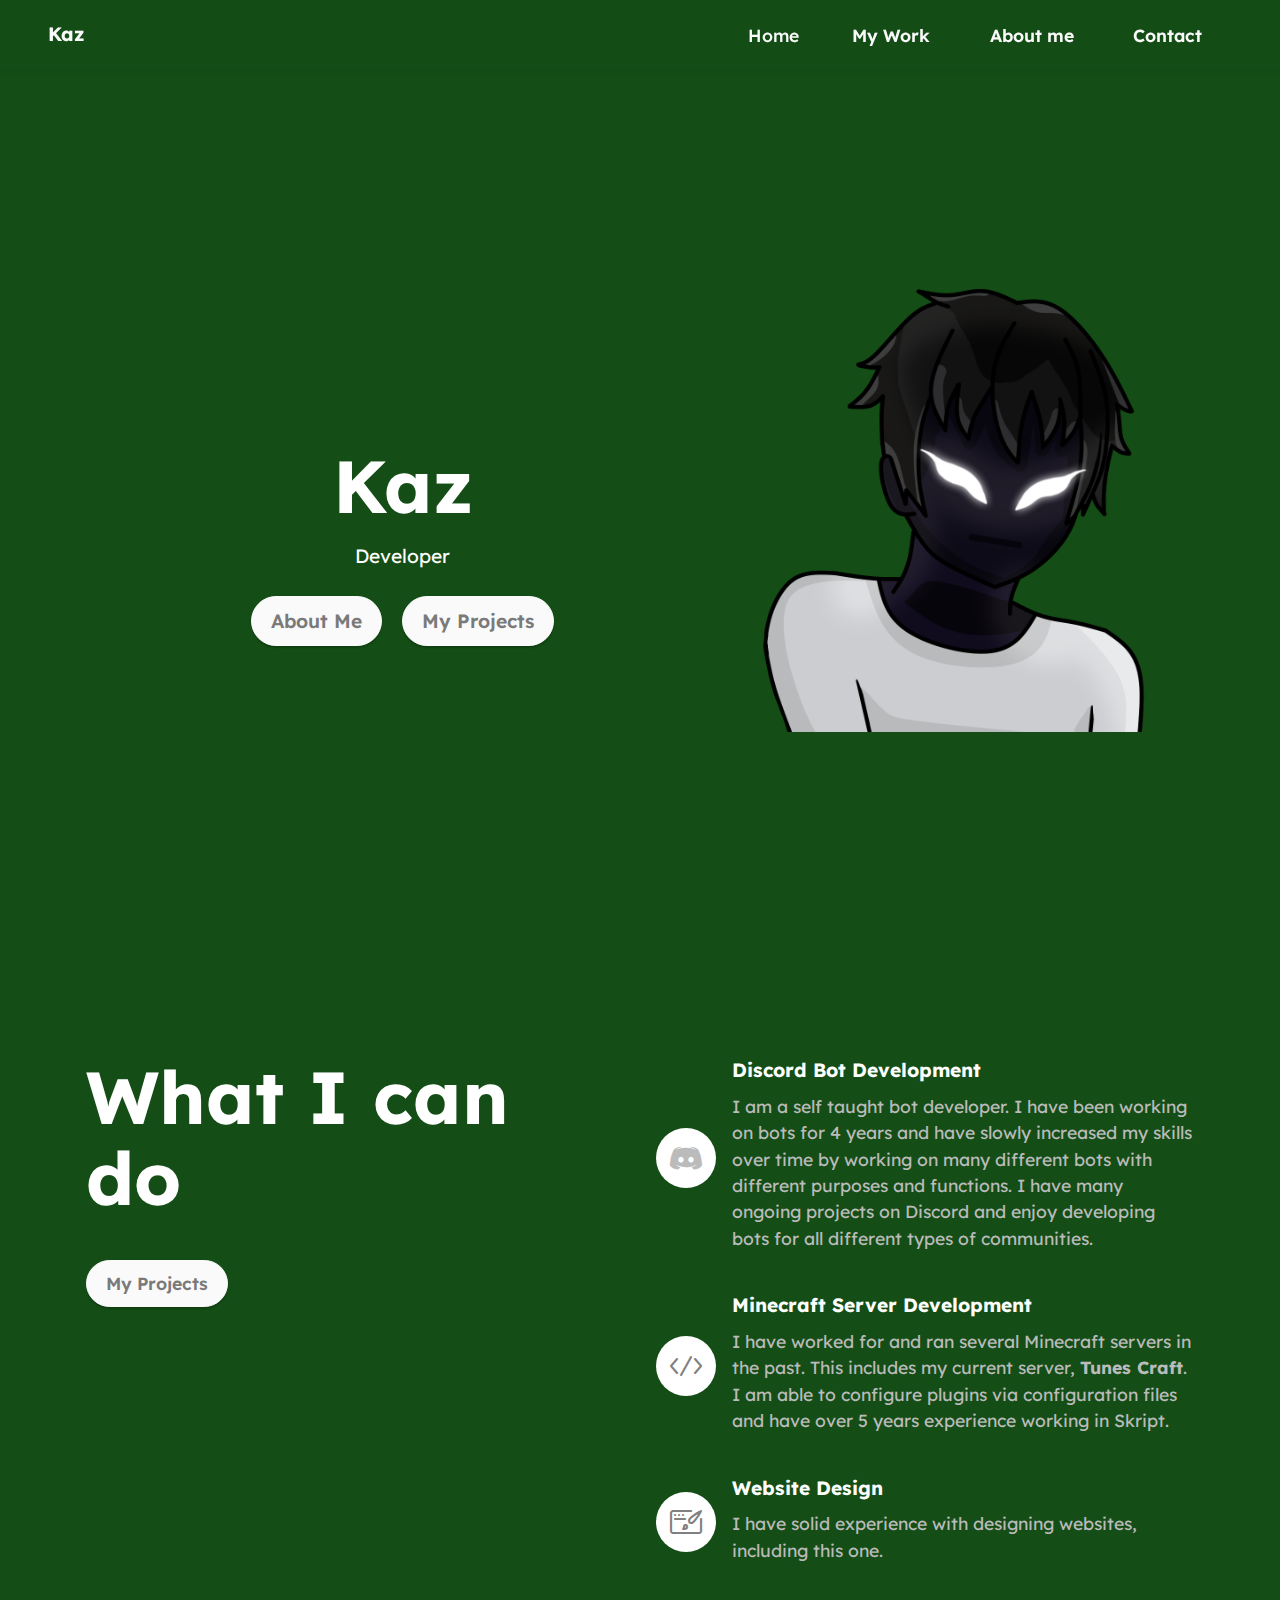
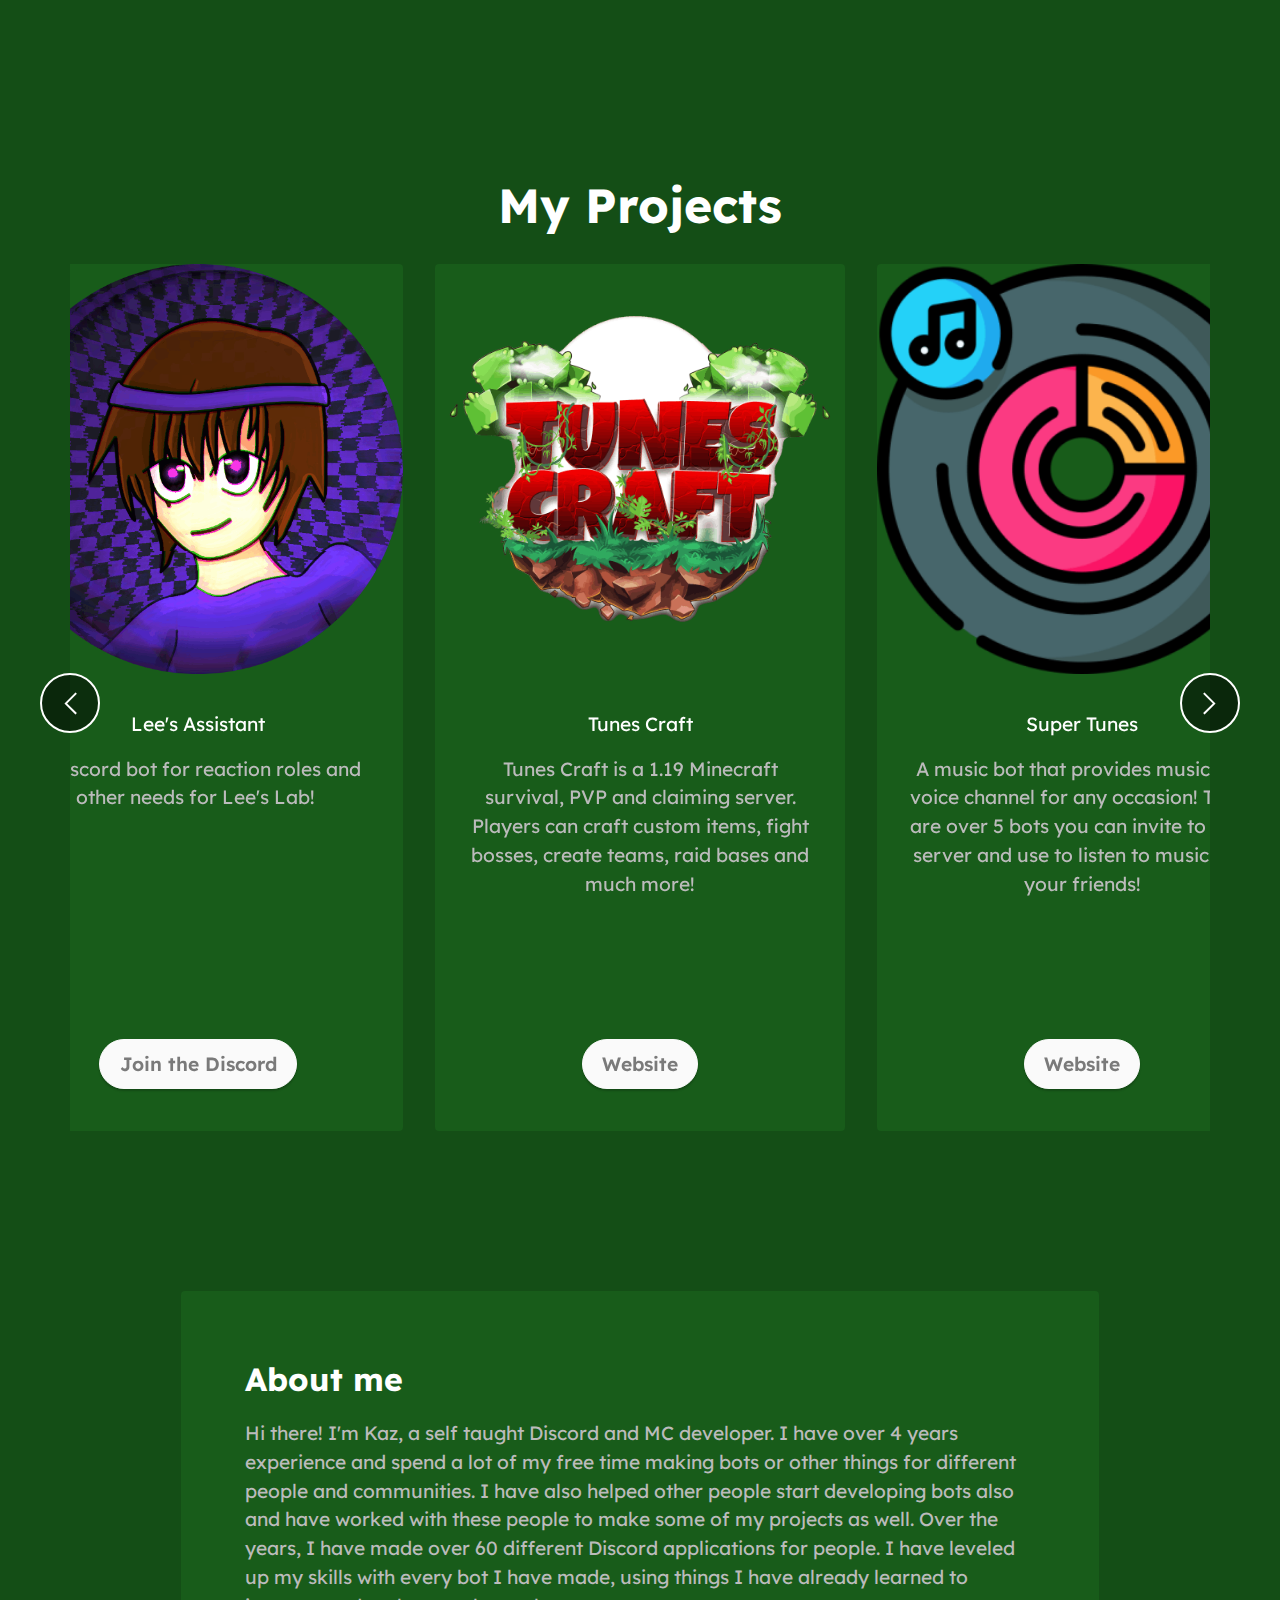
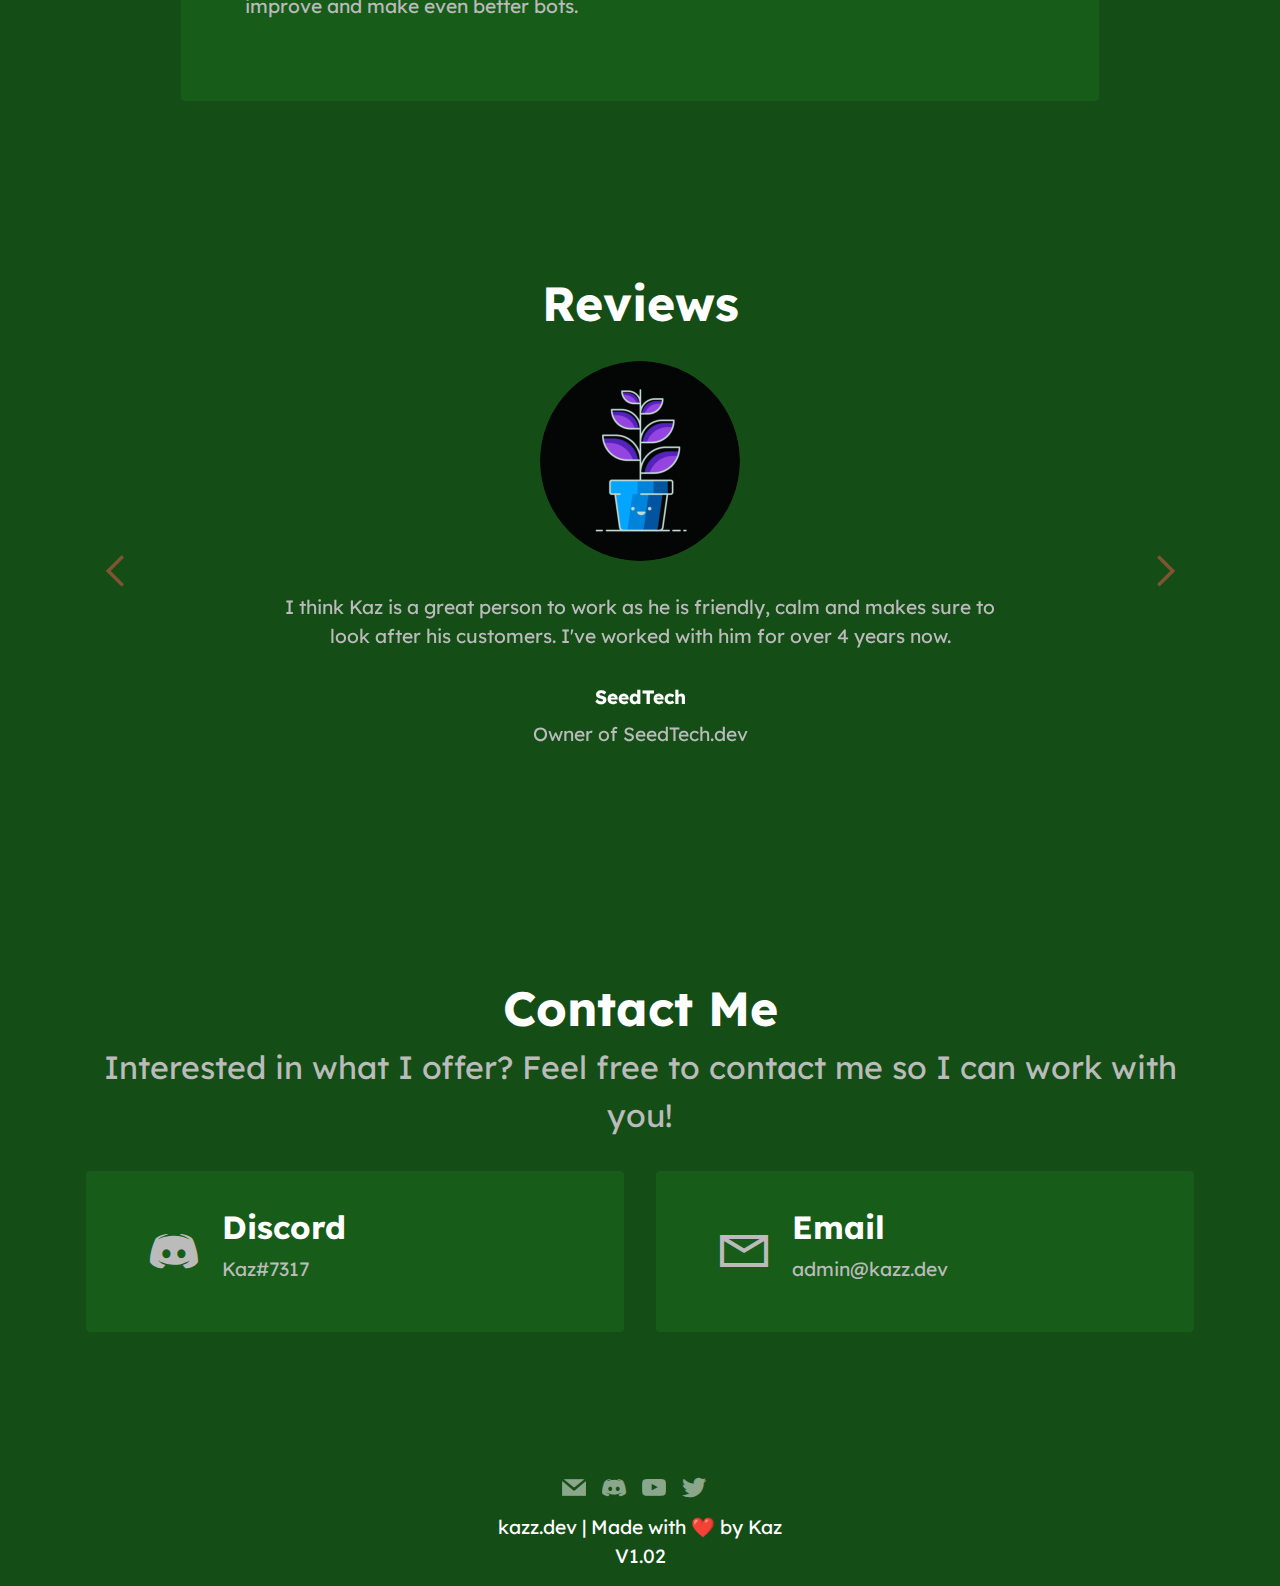
==== commit 0688b8d6: "v1.02" ====
--- a/index.html
+++ b/index.html
@@ -255,7 +255,7 @@
                     <div class="card-box align-left">
                         <h4 class="card-title mbr-fonts-style mbr-white mb-3 display-5">
                             <strong>About me</strong></h4>
-                        <p class="mbr-text mbr-fonts-style display-7">Hi there! I'm Kaz, a self taught Discord and MC developer. I have over 4 years experience and spend as lot of my free time making bots or other things for different people and communities. I have also helped other people start developing bots also and have worked with these people to make some of my projects. Over the years, I have made over 60 different Discord applications for people. I have leveled up my skills with ever bot I have made, using things I have already learned to improve and make even better bots.&nbsp;</p>
+                        <p class="mbr-text mbr-fonts-style display-7">Hi there! I'm Kaz, a self taught Discord and MC developer. I have over 4 years experience and spend a lot of my free time making bots or other things for different people and communities. I have also helped other people start developing bots also and have worked with these people to make some of my projects as well. Over the years, I have made over 60 different Discord applications for people. I have leveled up my skills with every bot I have made, using things I have already learned to improve and make even better bots.&nbsp;</p>
                         
                     </div>
                 </div>
@@ -426,7 +426,7 @@
                     </div></div>
             </div>
             <div class="row row-copirayt">
-                <p class="mbr-text mb-0 mbr-fonts-style mbr-white align-center display-7">kazz.dev | Made with&nbsp;❤️ by Kaz<br>V1.01</p>
+                <p class="mbr-text mb-0 mbr-fonts-style mbr-white align-center display-7">kazz.dev | Made with&nbsp;❤️ by Kaz<br>V1.02</p>
             </div>
         </div>
     </div>
